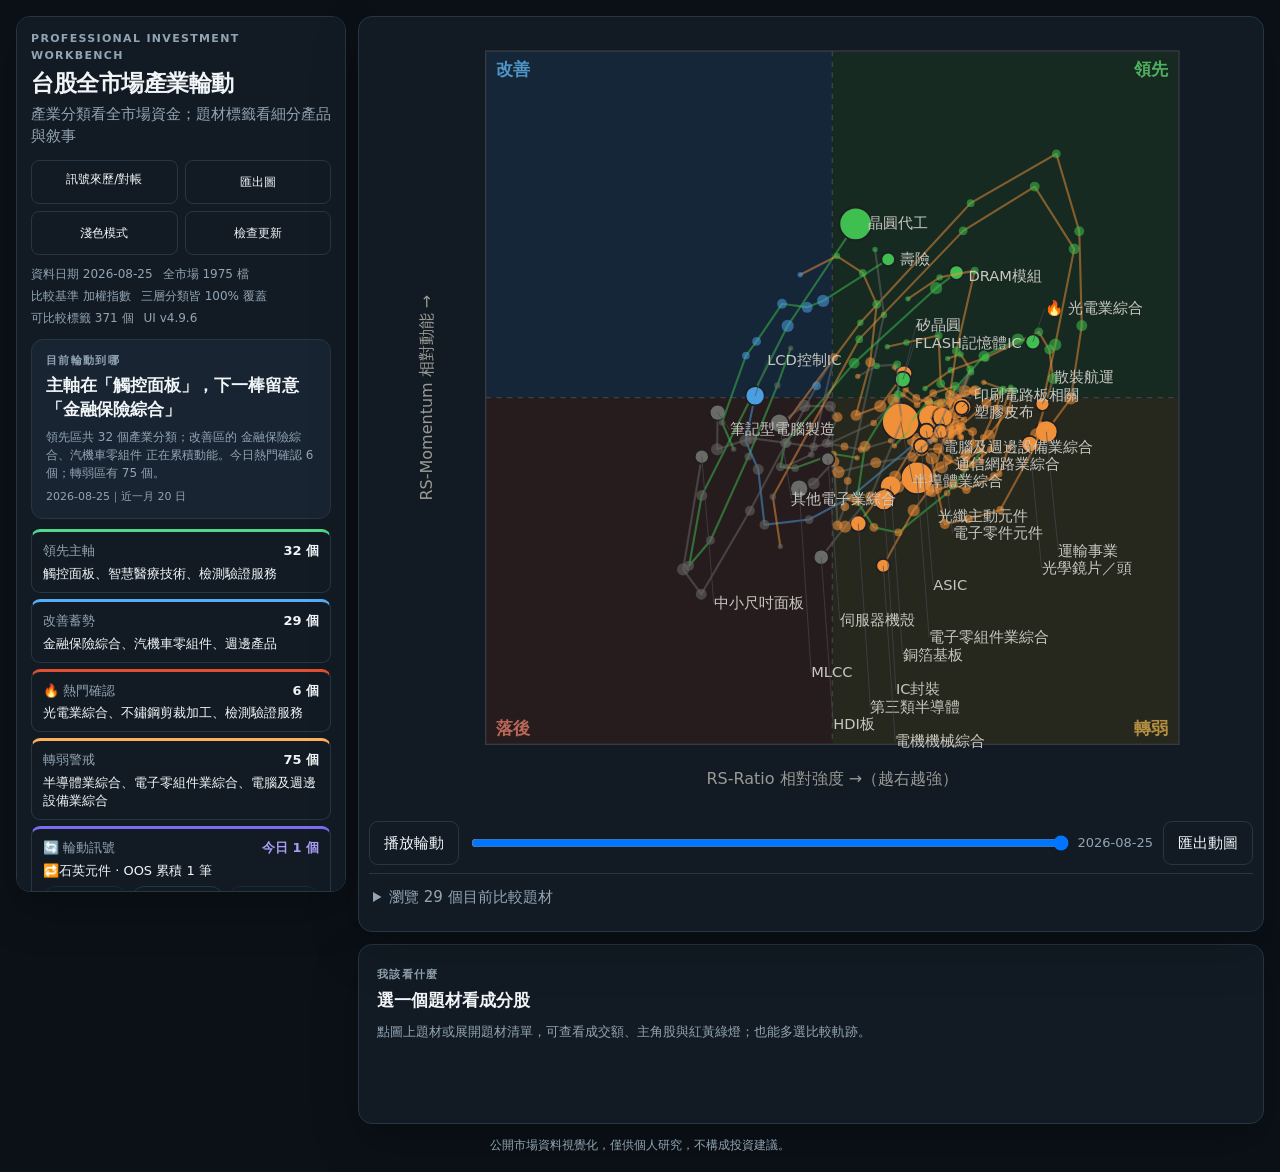
==== index.html @ 20eb72ff "update RRG web + data" ====
<!DOCTYPE html>
<!-- data-theme="dark"：預設深色（見下方 head 內 localStorage script）-->
<html lang="zh-Hant" data-theme="dark">
<head>
<meta charset="utf-8">
<!-- viewport-fit=cover：讓底色延伸到 iPhone 瀏海區 -->
<meta name="viewport" content="width=device-width, initial-scale=1, viewport-fit=cover">
<title>台股產業輪動｜全市場 RRG</title>

<!-- PWA 設定 -->
<link rel="manifest" href="manifest.json">
<meta name="theme-color" content="#1f1f1d">
<meta name="apple-mobile-web-app-capable" content="yes">
<meta name="apple-mobile-web-app-status-bar-style" content="black-translucent">
<meta name="apple-mobile-web-app-title" content="RRG輪動">
<link rel="apple-touch-icon" href="icons/icon-192.png">

<!-- 預設深色：開圖先套深色；若使用者手動切過淺色，就用記住的偏好（localStorage）。
     放在 head 最前面、body 畫出來之前執行，避免「先閃一下淺色再變深色」。 -->
<script>try{document.documentElement.setAttribute("data-theme",localStorage.getItem("rrg-theme")||"dark");}catch(e){}</script>

<style>
  :root{
    --bg:#edf2f5;--surface:#ffffff;--surface-2:#f5f8fa;--line:#d8e1e7;--ink:#0d1720;--sub:#5f7180;
    --btn-on:#132331;--btn-on-ink:#ffffff;--hover:#aab9c4;--focus:#1d7fc3;
    --leading:#168a55;--improving:#1678c4;--weakening:#b96509;--lag:#778590;
    --lt-r:#c54444;--lt-y:#a96e00;--lt-g:#168a55;--bar-bg:#e6edf1;--bar-fill:#79b7da;
    --shadow:0 14px 36px rgba(25,48,66,.08);
  }
  @media (prefers-color-scheme:dark){
    :root{
      --bg:#0b1117;--surface:#121b24;--surface-2:#182431;--line:#263643;--ink:#f1f5f7;--sub:#92a4b3;
      --btn-on:#dce8ef;--btn-on-ink:#0b1117;--hover:#587083;--focus:#78c8ff;
      --leading:#51d88a;--improving:#54adf5;--weakening:#ffb15c;--lag:#788792;
      --lt-r:#ff7e7e;--lt-y:#f5c965;--lt-g:#57da90;--bar-bg:#22303b;--bar-fill:#39789b;
      --shadow:0 18px 48px rgba(0,0,0,.22);
    }
  }
  :root[data-theme="light"]{
    --bg:#edf2f5;--surface:#ffffff;--surface-2:#f5f8fa;--line:#d8e1e7;--ink:#0d1720;--sub:#5f7180;
    --btn-on:#132331;--btn-on-ink:#ffffff;--hover:#aab9c4;--focus:#1d7fc3;
    --leading:#168a55;--improving:#1678c4;--weakening:#b96509;--lag:#778590;
    --lt-r:#c54444;--lt-y:#a96e00;--lt-g:#168a55;--bar-bg:#e6edf1;--bar-fill:#79b7da;
    --shadow:0 14px 36px rgba(25,48,66,.08);
  }
  :root[data-theme="dark"]{
    --bg:#0b1117;--surface:#121b24;--surface-2:#182431;--line:#263643;--ink:#f1f5f7;--sub:#92a4b3;
    --btn-on:#dce8ef;--btn-on-ink:#0b1117;--hover:#587083;--focus:#78c8ff;
    --leading:#51d88a;--improving:#54adf5;--weakening:#ffb15c;--lag:#788792;
    --lt-r:#ff7e7e;--lt-y:#f5c965;--lt-g:#57da90;--bar-bg:#22303b;--bar-fill:#39789b;
    --shadow:0 18px 48px rgba(0,0,0,.22);
  }
  :root{
    --topic-selected:#0a56b0;--topic-selected-ink:#ffffff;--topic-selected-border:#8cc5ff;
    --topic-disabled:color-mix(in srgb,var(--surface-2) 76%,var(--line));
    --topic-disabled-ink:color-mix(in srgb,var(--ink) 72%,var(--sub));
  }

  *{box-sizing:border-box;}
  html{scroll-behavior:smooth;}
  body{margin:0;background:var(--bg);color:var(--ink);font-family:"Segoe UI","Microsoft JhengHei",system-ui,sans-serif;
    font-size:15px;line-height:1.5;-webkit-tap-highlight-color:transparent;}
  button,input,summary{font:inherit;}
  button{min-height:44px;padding:9px 14px;border:1px solid var(--line);background:var(--surface);color:var(--ink);
    border-radius:9px;cursor:pointer;transition:border-color .16s ease,background .16s ease,transform .16s ease;}
  button:hover{border-color:var(--hover);}
  button:active{transform:translateY(1px);}
  button:focus-visible,input:focus-visible,summary:focus-visible{outline:3px solid color-mix(in srgb,var(--focus) 40%,transparent);outline-offset:2px;}
  button.on,button[aria-pressed="true"]{background:var(--btn-on);color:var(--btn-on-ink);border-color:var(--btn-on);}
  button:disabled{cursor:not-allowed;opacity:.55;}
  [hidden]{display:none!important;}
  .skip-link{position:absolute;left:12px;top:-60px;z-index:1000;background:var(--ink);color:var(--bg);padding:10px 14px;border-radius:8px;}
  .skip-link:focus{top:12px;}
  .app-shell{max-width:1760px;margin:0 auto;padding:16px;padding-top:max(16px,env(safe-area-inset-top));
    padding-left:max(16px,env(safe-area-inset-left));padding-right:max(16px,env(safe-area-inset-right));
    padding-bottom:max(18px,env(safe-area-inset-bottom));}
  .topbar{display:block;margin-bottom:10px;}
  .eyebrow,.section-kicker{display:block;margin-bottom:5px;color:var(--sub);font-size:11px;font-weight:700;letter-spacing:.12em;text-transform:uppercase;}
  h1{margin:0;font-size:23px;line-height:1.25;letter-spacing:-.02em;}
  .tagline{margin:5px 0 0;color:var(--sub);}
  .tools{display:grid;grid-template-columns:repeat(2,1fr);gap:7px;margin-top:12px;}
  .tools button,.tools a{min-width:0;padding:9px 6px;white-space:nowrap;background:transparent;font-size:12px;text-align:center;text-decoration:none;border:1px solid var(--line);border-radius:8px;color:var(--ink);}
  .tools a:hover,.tools a:focus-visible{border-color:var(--focus);color:var(--focus);}
  .meta{display:flex;flex-wrap:wrap;gap:4px 10px;margin:0 0 12px;color:var(--sub);font-size:12px;font-variant-numeric:tabular-nums;}
  .meta span{white-space:nowrap;}
  .meta span:not(:last-child)::after{content:"";}
  .status-panel{display:flex;align-items:center;gap:14px;padding:18px 20px;margin-bottom:12px;background:var(--surface);
    border:1px solid var(--line);border-radius:14px;box-shadow:var(--shadow);}
  .status-panel strong{display:block;margin-bottom:2px;}
  .status-panel p{margin:0;color:var(--sub);}
  .status-panel.is-error{border-color:color-mix(in srgb,var(--lt-r) 55%,var(--line));}
  .status-spinner{width:24px;height:24px;border:3px solid var(--line);border-top-color:var(--improving);border-radius:50%;animation:spin .9s linear infinite;}
  @keyframes spin{to{transform:rotate(360deg);}}
  @media(prefers-reduced-motion:reduce){*{scroll-behavior:auto!important;transition:none!important}.status-spinner{animation:none;border-top-color:var(--line);}}
  .decision-panel{padding:13px 14px;margin-bottom:10px;background:var(--surface-2);border:1px solid var(--line);border-radius:12px;}
  .decision-panel h2{margin:0;font-size:17px;line-height:1.4;letter-spacing:-.01em;}
  .decision-panel p{margin:6px 0 0;color:var(--sub);font-size:12px;}
  .decision-date{display:block;margin-top:7px;color:var(--sub);font-size:11px;font-variant-numeric:tabular-nums;white-space:nowrap;}
  .signal-grid{display:grid;grid-template-columns:1fr;gap:6px;margin-bottom:12px;}
  .signal-card{display:grid;grid-template-columns:auto 1fr;grid-template-areas:"label count" "names names";gap:4px 12px;text-align:left;
    min-height:62px;padding:9px 11px;background:transparent;box-shadow:none;}
  .signal-card[data-signal-cat="L"]{border-top:3px solid var(--leading);}
  .signal-card[data-signal-cat="I"]{border-top:3px solid var(--improving);}
  .signal-card[data-signal-cat="W"]{border-top:3px solid var(--weakening);}
  .signal-card[data-signal-hot]{border-top:3px solid #e04f2f;}
  .signal-label{grid-area:label;color:var(--sub);font-size:13px;}
  .signal-count{grid-area:count;justify-self:end;font-size:13px;font-variant-numeric:tabular-nums;}
  .signal-names{grid-area:names;font-size:13px;line-height:1.4;}
  .signal-card.rotation-card{border-top:3px solid #7c6cf0;text-decoration:none;color:inherit;cursor:pointer;
    grid-template-areas:"label count" "names names" "types types";}
  .signal-card.rotation-card .signal-count{color:#a99df5;}
  /* 三訊號個別過濾 chip（⚡改善點火／🔁二次點火／⭐蓄勢優選）：卡內小按鈕，點了圖上只看該類 */
  .rot-type-row{grid-area:types;display:flex;flex-wrap:wrap;gap:5px;margin-top:2px;}
  .rot-type{padding:3px 8px;border:1px solid var(--line);border-radius:999px;font-size:11px;cursor:pointer;color:var(--sub);}
  .rot-type b{font-weight:700;color:inherit;}
  .rot-type.on{background:var(--btn-on);color:var(--btn-on-ink);border-color:var(--btn-on);}
  .rot-type.off{opacity:.45;cursor:default;}
  /* ⚡ 今日輪動訊號列：一鍵過濾 + 逐族群定位（資料來自 rotation_signals.json） */
  .rotation-strip{display:flex;flex-wrap:wrap;align-items:center;gap:6px;margin:-4px 0 12px;padding:8px 10px;border:1px solid var(--line);border-left:3px solid #7c6cf0;}
  .rotation-strip .strip-label{color:var(--sub);font-size:12px;margin-right:2px;}
  .rotation-strip button{padding:4px 10px;font-size:12px;min-height:0;}
  .rotation-strip button.rot-only.on{border-color:#7c6cf0;color:#a99df5;font-weight:700;}
  .rotation-strip .rot-chip small{opacity:.65;font-size:10px;margin-left:3px;}
  /* 二次點火（wl＝轉弱→領先）訊號：橘色系跟改善點火（紫）區分 */
  .rotation-strip .rot-chip.wl{border-color:#e08a3c;color:#e08a3c;}
  .rotation-panel.wl{border-left-color:#e08a3c;}
  /* 側欄：輪動訊號細節面板 */
  .rotation-panel{margin:10px 0;padding:12px 14px;border:1px solid var(--line);border-left:3px solid #7c6cf0;}
  .rotation-panel .rp-head{display:flex;justify-content:space-between;align-items:center;gap:8px;margin-bottom:8px;}
  .rotation-panel .rp-head b{font-size:13px;}
  .rotation-panel .rp-head a{color:#a99df5;font-size:12px;text-decoration:none;white-space:nowrap;}
  .rotation-panel .rp-grid{display:grid;grid-template-columns:1fr 1fr;gap:6px 12px;font-size:12px;}
  .rotation-panel .rp-grid span{color:var(--sub);}
  .rotation-panel .rp-note{margin:8px 0 0;color:var(--sub);font-size:11px;line-height:1.5;}
  .rotation-panel .rp-tag{display:inline-block;padding:1px 8px;border-radius:999px;font-size:11px;border:1px solid var(--line);margin-left:4px;}
  .rotation-panel .rp-tag.good{border-color:rgba(63,191,79,.6);color:var(--leading,#3fbf4f);}
  .rotation-panel .rp-tag.warn{border-color:rgba(232,185,58,.6);color:#d9a94a;}
  .control-panel{padding:0;background:transparent;border:0;}
  .mode-block,.taxonomy-row{margin-bottom:12px;padding-bottom:12px;border-bottom:1px solid var(--line);}
  .mode-block .field-label,.taxonomy-row .field-label{display:block;margin-bottom:7px;font-weight:700;}
  .mode-tabs{display:grid;grid-template-columns:1fr 1fr;gap:7px;}
  .mode-tabs button{padding-inline:8px;}
  .mode-help{margin:7px 0 0;color:var(--sub);font-size:12px;line-height:1.45;}
  .level-tabs{display:grid;grid-template-columns:repeat(3,1fr);gap:7px;}
  .level-tabs button{min-width:0;padding-inline:6px;}
  .control-head{margin-bottom:12px;}
  .control-head h2{margin:0;font-size:16px;}
  .span-tabs{display:grid;grid-template-columns:repeat(5,1fr);gap:5px;margin-top:8px;}
  .span-tabs button{width:100%;min-width:0;padding-inline:3px;font-size:12px;}
  .quick-row{display:grid;grid-template-columns:1fr;gap:9px;align-items:start;}
  .search-wrap{display:block;position:relative;z-index:8;}
  .search{width:100%;min-height:44px;padding:10px 13px;border:1px solid var(--line);background:var(--surface-2);color:var(--ink);
    border-radius:9px;-webkit-appearance:none;}
  .search::placeholder{color:var(--sub);}
  .search-suggestions{position:absolute;top:calc(100% + 6px);left:0;right:0;z-index:20;max-height:min(360px,52vh);overflow:auto;
    padding:6px;background:var(--surface);border:1px solid var(--line);border-radius:11px;box-shadow:var(--shadow);}
  .search-option{display:grid;grid-template-columns:46px minmax(0,1fr);gap:10px;align-items:center;width:100%;min-height:52px;
    margin-bottom:4px;padding:8px 10px;border:1px solid var(--line);background:var(--surface-2);color:var(--ink);text-align:left;}
  .search-option:last-child{margin-bottom:0;}
  .search-option:hover,.search-option.active{background:color-mix(in srgb,var(--focus) 12%,var(--surface-2));}
  .search-option-kind{display:inline-flex;align-items:center;justify-content:center;min-height:24px;padding:2px 6px;border:1px solid var(--line);
    border-radius:999px;color:var(--sub);font-size:11px;font-weight:700;}
  .search-option-main{min-width:0;}.search-option-main strong{display:block;color:var(--ink);font-weight:700;}
  .search-option-meta{display:block;color:var(--sub);font-size:12px;white-space:nowrap;overflow:hidden;text-overflow:ellipsis;}
  .search-option[aria-pressed="true"]{background:var(--topic-selected);color:var(--topic-selected-ink);border-color:var(--topic-selected-border);}
  .search-option[aria-pressed="true"]:hover,.search-option[aria-pressed="true"].active{
    background:color-mix(in srgb,var(--topic-selected) 84%,var(--bg));border-color:var(--topic-selected-border);}
  .search-option[aria-pressed="true"] .search-option-main strong,
  .search-option[aria-pressed="true"] .search-option-meta,
  .search-option[aria-pressed="true"] .search-option-kind{color:var(--topic-selected-ink);}
  .search-option[aria-pressed="true"] .search-option-kind{border-color:color-mix(in srgb,var(--topic-selected-ink) 70%,transparent);}
  .search-option:disabled,.search-option:disabled:hover{opacity:1;background:var(--topic-disabled);color:var(--topic-disabled-ink);
    border-color:color-mix(in srgb,var(--topic-disabled-ink) 45%,var(--line));transform:none;}
  .search-option:disabled .search-option-main strong,
  .search-option:disabled .search-option-meta,
  .search-option:disabled .search-option-kind{color:var(--topic-disabled-ink);}
  .search-no-result{padding:13px 12px;color:var(--sub);font-size:13px;}
  .topic-picker{margin-top:10px;padding:10px;background:var(--surface-2);border:1px solid var(--line);border-radius:10px;}
  .topic-starter{margin-bottom:10px;padding:10px;border:1px solid color-mix(in srgb,var(--improving) 55%,var(--line));
    border-radius:10px;background:color-mix(in srgb,var(--improving) 8%,var(--surface));}
  .topic-starter-head{display:flex;align-items:center;justify-content:space-between;gap:10px;}
  .topic-starter-copy{min-width:0;}.topic-starter-copy strong{display:block;font-size:14px;}
  .topic-starter-copy span{display:block;margin-top:2px;color:var(--sub);font-size:12px;line-height:1.4;}
  .topic-starter-head button{min-height:40px;padding:7px 10px;white-space:nowrap;}
  .topic-starter-note{margin:7px 0 0;color:var(--sub);font-size:11px;line-height:1.45;}
  .topic-picker-head{display:flex;align-items:center;justify-content:space-between;gap:8px;margin-bottom:8px;}
  .topic-picker-head strong{font-size:13px;}.topic-picker-head span{color:var(--sub);font-size:12px;}
  .topic-actions{display:grid;grid-template-columns:1fr auto;gap:7px;margin-bottom:8px;}
  .topic-actions button{min-height:40px;padding:7px 9px;font-size:12px;}
  .topic-selected{display:flex;flex-wrap:wrap;gap:6px;}
  .topic-selected .chip{display:inline-flex;align-items:center;gap:5px;max-width:100%;min-height:36px;text-align:left;}
  .topic-empty{margin:0;color:var(--sub);font-size:12px;line-height:1.45;}
  .topic-compare{width:100%;margin-top:9px;background:var(--topic-selected);color:var(--topic-selected-ink);border-color:var(--topic-selected-border);}
  .topic-compare:hover{background:color-mix(in srgb,var(--topic-selected) 84%,var(--bg));border-color:var(--topic-selected-border);}
  .quality-warning{margin:8px 0;padding:9px 10px;border-left:3px solid var(--weakening);background:var(--surface-2);color:var(--sub);font-size:12px;line-height:1.45;}
  .company-card{margin-bottom:14px;padding:14px;border:1px solid var(--line);border-radius:12px;background:var(--surface-2);}
  .company-card:focus{outline:3px solid color-mix(in srgb,var(--focus) 45%,transparent);outline-offset:2px;}
  .company-card h2{margin:3px 0 7px;font-size:20px;}.company-code{color:var(--sub);font-size:13px;font-weight:500;}
  .company-meta{color:var(--sub);font-size:13px;line-height:1.55;}.company-topics{display:flex;flex-wrap:wrap;gap:6px;margin-top:10px;}
  .company-topic{padding:4px 7px;border:1px solid var(--line);border-radius:999px;background:var(--surface);font-size:12px;}
  .company-coverage{margin:10px 0 0;color:var(--sub);font-size:12px;line-height:1.5;}
  .company-price{margin:13px 0 4px;padding-top:12px;border-top:1px solid var(--line);}
  .price-head{display:flex;align-items:flex-end;justify-content:space-between;gap:10px;flex-wrap:wrap;margin-bottom:8px;}
  .price-head strong{font-size:14px;}.price-head span{color:var(--sub);font-size:11px;}
  .price-stats{display:grid;grid-template-columns:repeat(4,minmax(0,1fr));gap:6px;margin-bottom:8px;}
  .price-stat{min-width:0;padding:7px 8px;background:var(--surface);border:1px solid var(--line);border-radius:8px;}
  .price-stat span{display:block;color:var(--sub);font-size:10px;white-space:nowrap;}
  .price-stat strong{display:block;margin-top:1px;font-size:13px;font-variant-numeric:tabular-nums;white-space:nowrap;}
  .price-chart{width:100%;max-width:100%;overflow:hidden;}
  .price-chart svg{display:block;width:100%;height:auto;min-height:168px;}
  .price-grid{stroke:var(--line);stroke-width:1;}.price-close{fill:none;stroke:var(--focus);stroke-width:2.4;}
  .price-ma20{fill:none;stroke:var(--leading);stroke-width:1.6;}.price-ma60{fill:none;stroke:var(--weakening);stroke-width:1.6;}
  .price-volume{fill:var(--bar-fill);opacity:.72;}.price-axis{fill:var(--sub);font-size:18px;}
  .price-legend{display:flex;flex-wrap:wrap;gap:5px 12px;margin-top:4px;color:var(--sub);font-size:11px;}
  .price-legend span::before{content:"";display:inline-block;width:12px;height:2px;margin:0 5px 3px 0;background:var(--focus);}
  .price-legend .legend-ma20::before{background:var(--leading);}.price-legend .legend-ma60::before{background:var(--weakening);}
  .price-legend .legend-volume::before{height:7px;background:var(--bar-fill);}
  .price-missing{margin:8px 0 0;color:var(--sub);font-size:12px;}
  .advanced{border:1px solid var(--line);border-radius:10px;background:var(--surface-2);}
  .advanced summary{min-height:42px;padding:10px 14px;cursor:pointer;color:var(--sub);}
  .advanced-grid{display:grid;grid-template-columns:1fr;gap:12px;padding:4px 14px 14px;}
  .field{display:flex;flex-direction:column;gap:7px;}
  .field-label{color:var(--sub);font-size:12px;}
  .grp{display:flex;flex-wrap:wrap;gap:6px;}
  .grp button{min-height:40px;padding:7px 11px;font-size:13px;}
  .range-row{display:grid;grid-template-columns:1fr auto;gap:8px;align-items:center;}
  .tailrange{width:100%;}
  .day{color:var(--sub);font-size:13px;font-variant-numeric:tabular-nums;white-space:nowrap;}
  .legend{display:grid;grid-template-columns:repeat(4,1fr);gap:7px;margin-top:12px;}
  .legend-btn{display:flex;align-items:center;justify-content:center;gap:7px;min-height:44px;padding:7px 9px;color:var(--sub);background:transparent;}
  .legend-btn.off{opacity:.72;}
  /* 已選底色在深／淺主題相反，字色必須跟著 --btn-on-ink，不能再被 --ink 覆蓋。 */
  .legend-btn.sel{border-color:var(--btn-on);color:var(--btn-on-ink);font-weight:700;}
  .dot{width:10px;height:10px;border-radius:50%;display:inline-block;flex:0 0 auto;}
  .workspace{display:grid;grid-template-columns:clamp(300px,27vw,330px) minmax(0,1fr);grid-template-areas:"left chart" "left side";gap:12px;align-items:start;}
  .left-rail,.chart-area,.side{background:var(--surface);border:1px solid var(--line);border-radius:14px;box-shadow:var(--shadow);}
  .left-rail{grid-area:left;padding:14px;position:sticky;top:12px;max-height:calc(100vh - 24px);overflow:auto;overscroll-behavior:contain;}
  .chart-area{grid-area:chart;position:sticky;top:12px;}
  .side{grid-area:side;}
  .chart-area{padding:10px;}
  .chart-frame{position:relative;min-height:320px;}
  svg{width:100%;height:auto;max-height:calc(100vh - 116px);display:block;margin:0 auto;}
  .chart-status{position:absolute;inset:14px;z-index:4;display:flex;flex-direction:column;align-items:center;justify-content:center;
    text-align:center;padding:24px;background:color-mix(in srgb,var(--surface) 94%,transparent);border:1px dashed var(--line);border-radius:12px;}
  .chart-status strong{font-size:17px;}
  .chart-status p{margin:6px 0 14px;color:var(--sub);}
  .player{display:grid;grid-template-columns:auto minmax(120px,1fr) auto auto;gap:10px;align-items:center;margin:10px 0 2px;}
  .player input[type=range]{width:100%;}
  .theme-browser{margin-top:8px;border-top:1px solid var(--line);}
  .theme-browser summary{min-height:44px;padding:12px 4px;cursor:pointer;color:var(--sub);}
  .chips{display:flex;flex-wrap:wrap;gap:6px;padding:2px 0 6px;}
  .chip{min-height:36px;padding:6px 10px;border-radius:18px;font-size:12px;}
  .chip.on{box-shadow:0 0 0 2px var(--focus) inset;}
  .side{padding:18px;min-height:180px;}
  .side h2,.side h3{display:flex;align-items:center;gap:7px;margin:0 0 8px;font-size:17px;}
  .side-empty{padding:4px 0;}
  .side-empty p,.hint{margin:0;color:var(--sub);font-size:13px;}
  .sub-tally{color:var(--sub);font-size:12px;margin-bottom:10px;}
  .confirm-panel{margin:0 0 12px;padding:11px;border:1px solid var(--line);border-radius:11px;background:var(--surface-2);}
  .confirm-head{display:flex;align-items:baseline;justify-content:space-between;gap:10px;margin-bottom:8px;}
  .confirm-head strong{font-size:13px;}.confirm-head span{color:var(--sub);font-size:11px;}
  .confirm-grid{display:grid;grid-template-columns:repeat(3,minmax(0,1fr));gap:6px;}
  .confirm-period{min-width:0;padding:8px;border:1px solid var(--line);border-radius:9px;background:var(--surface);}
  .confirm-period b{display:block;color:var(--sub);font-size:10px;letter-spacing:.06em;}
  .confirm-return{display:block;margin:2px 0 1px;font-size:16px;font-weight:750;font-variant-numeric:tabular-nums;}
  .confirm-detail{display:block;color:var(--sub);font-size:10px;line-height:1.45;font-variant-numeric:tabular-nums;white-space:nowrap;}
  .confirm-pos{color:var(--leading);}.confirm-neg{color:var(--lt-r);}.confirm-flat{color:var(--sub);}
  .breadth-head{display:flex;align-items:center;justify-content:space-between;gap:8px;margin:10px 0 6px;padding-top:9px;border-top:1px solid var(--line);font-size:11px;}
  .breadth-head span{color:var(--sub);}
  .breadth-grid{display:grid;grid-template-columns:repeat(3,minmax(0,1fr));gap:6px;}
  .breadth-item{min-width:0;padding:6px 7px;border-radius:8px;background:color-mix(in srgb,var(--surface) 72%,transparent);}
  .breadth-item span{display:block;color:var(--sub);font-size:10px;white-space:nowrap;}
  .breadth-item strong{display:block;margin-top:1px;font-size:14px;font-variant-numeric:tabular-nums;}
  .hot-confirm-panel{margin:10px 0;padding:10px;border:1px solid color-mix(in srgb,#e04f2f 45%,var(--line));border-radius:10px;background:color-mix(in srgb,#e04f2f 7%,var(--surface));}
  .hot-confirm-head{display:flex;align-items:flex-start;justify-content:space-between;gap:8px;margin-bottom:8px;}
  .hot-confirm-head strong{font-size:13px}.hot-confirm-head span{color:var(--sub);font-size:10px;text-align:right;}
  .hot-confirm-status{display:inline-flex;align-items:center;min-height:24px;padding:3px 7px;border-radius:999px;font-size:11px;font-weight:700;}
  .hot-confirm-status.is-hot{color:#fff;background:#d94727;}.hot-confirm-status.is-wait{color:var(--sub);background:var(--surface-2);border:1px solid var(--line);}
  .hot-checks{display:grid;grid-template-columns:repeat(2,minmax(0,1fr));gap:6px;}
  .hot-check{display:grid;grid-template-columns:auto 1fr;gap:2px 6px;align-items:start;padding:7px;border-radius:8px;background:var(--surface);}
  .hot-check i{grid-row:1/3;font-style:normal;font-weight:800}.hot-check b{font-size:11px}.hot-check span{color:var(--sub);font-size:10px;line-height:1.35;}
  .hot-check.pass i{color:var(--leading)}.hot-check.fail i{color:var(--lt-r)}.hot-check.missing i{color:var(--sub)}
  .hot-confirm-note{margin:7px 0 0;color:var(--sub);font-size:10px;line-height:1.45;}
  .stock-guide-flow{margin:-3px 0 9px;color:var(--ink);font-size:12px;font-weight:600;}
  .stock-guide{margin:0 0 10px;border:1px solid var(--line);border-radius:10px;background:var(--surface-2);}
  .stock-guide summary{display:flex;align-items:center;min-height:40px;padding:8px 10px;cursor:pointer;color:var(--sub);font-size:12px;font-weight:700;}
  .stock-guide summary::marker{color:var(--sub);}
  .stock-guide summary::before{content:"＋";margin-right:6px;color:var(--sub);font-weight:700;}
  .stock-guide[open] summary::before{content:"－";}
  .stock-guide-body{display:grid;gap:8px;padding:2px 10px 11px;}
  .stock-guide-row{display:grid;grid-template-columns:46px minmax(0,1fr);gap:8px;align-items:start;color:var(--sub);font-size:11px;line-height:1.5;}
  .stock-guide-row b{color:var(--ink);font-weight:700;}
  .guide-badge{display:inline-flex;align-items:center;justify-content:center;min-height:22px;padding:2px 5px;border-radius:999px;color:#fff;font-size:10px;font-weight:700;}
  .guide-badge.red{background:var(--lt-r);}.guide-badge.yellow{background:var(--lt-y);color:#1b1608;}.guide-badge.green{background:var(--lt-g);}
  .guide-badge.normal{background:var(--line);color:var(--sub);}.guide-badge.star{color:var(--weakening);background:transparent;font-size:15px;}
  .stock-guide-note{margin:1px 0 0;padding-top:8px;border-top:1px solid var(--line);color:var(--sub);font-size:11px;line-height:1.5;}
  .stk{display:grid;grid-template-columns:38px minmax(85px,1fr) auto 52px;align-items:center;gap:7px;font-size:13px;padding:7px 0;border-top:1px solid var(--line);}
  .stk-button{width:100%;min-height:44px;border:0;border-top:1px solid var(--line);border-radius:0;background:transparent;color:inherit;text-align:left;}
  .stk-button:hover{border-color:var(--line);background:color-mix(in srgb,var(--focus) 9%,transparent);}
  .stk-button:active{transform:none;}
  .stk.search-hit{margin-inline:-8px;padding-inline:8px;border-radius:8px;background:color-mix(in srgb,var(--focus) 13%,transparent);}
  .stk .lt{display:inline-flex;align-items:center;justify-content:center;width:38px;min-height:22px;border-radius:999px;color:#fff;font-size:10px;font-weight:700;}
  .stk .nm{min-width:0;white-space:nowrap;overflow:hidden;text-overflow:ellipsis;}
  .stk .nm .code{color:var(--sub);font-size:11px;}
  .stk .met{color:var(--sub);font-size:11px;font-variant-numeric:tabular-nums;white-space:nowrap;}
  .stk .tvbar{width:46px;height:7px;background:var(--bar-bg);border-radius:4px;overflow:hidden;}
  .stk .tvbar i{display:block;height:100%;background:var(--bar-fill);}
  .stk .tv{text-align:right;color:var(--sub);font-size:12px;font-variant-numeric:tabular-nums;}
  .star{color:var(--weakening);}
  .sig{font-size:11px;line-height:1.4;padding:0 0 6px 45px;}
  .disclaimer{margin:12px 0 0;color:var(--sub);font-size:12px;text-align:center;}
  .mobile-brand,.mobile-tabs{display:none;}

  .ov{position:fixed;inset:0;background:rgba(0,0,0,.76);display:flex;align-items:center;justify-content:center;z-index:999;
    padding:16px;padding-top:max(16px,env(safe-area-inset-top));}
  .ov-box{max-width:min(94vw,560px);max-height:88vh;overflow:auto;display:flex;flex-direction:column;gap:11px;padding:14px;
    background:var(--surface);border:1px solid var(--line);border-radius:14px;}
  .ov-img{width:100%;height:auto;border-radius:8px;display:block;background:var(--bg);}
  .ov-tip{font-size:13px;color:var(--sub);line-height:1.55;}.ov-tip b{color:var(--ink);}
  .ov-btns{display:flex;gap:8px;flex-wrap:wrap;}.ov-btns .ov-dl{display:inline-flex;align-items:center;min-height:44px;padding:9px 15px;
    border:1px solid var(--line);background:var(--surface);color:var(--ink);border-radius:9px;text-decoration:none;}
  .ov-share{background:var(--btn-on);color:var(--btn-on-ink);border-color:var(--btn-on);}.ov-close{margin-left:auto;}
  .sr-only{position:absolute;width:1px;height:1px;padding:0;margin:-1px;overflow:hidden;clip:rect(0,0,0,0);white-space:nowrap;border:0;}

  @media(min-width:1440px){
    .app-shell{padding:18px;padding-top:max(18px,env(safe-area-inset-top));}
    .workspace{grid-template-columns:clamp(320px,22vw,360px) minmax(0,1fr) clamp(360px,25vw,440px);
      grid-template-areas:"left chart side";gap:14px;}
    .side{position:sticky;top:12px;max-height:calc(100vh - 24px);overflow:auto;overscroll-behavior:contain;}
    .chart-area{padding:12px}.side{padding:18px}
  }
  @media(min-width:1600px){
    body{font-size:16px}.workspace{gap:16px}.left-rail{padding:16px}h1{font-size:25px}
    .side h2,.side h3{font-size:19px}.stk{font-size:14px}
  }
  @media(max-width:980px){
    body{padding-bottom:max(72px,calc(58px + env(safe-area-inset-bottom)));}
    .app-shell{padding:10px;padding-top:max(10px,env(safe-area-inset-top));padding-left:max(10px,env(safe-area-inset-left));
      padding-right:max(10px,env(safe-area-inset-right));padding-bottom:10px;}
    .mobile-brand{display:flex;align-items:center;justify-content:space-between;gap:10px;margin-bottom:8px;padding:4px 2px;}
    .mobile-brand strong{display:block;font-size:17px;line-height:1.2}.mobile-brand span{display:block;color:var(--sub);font-size:11px;}
    .mobile-tabs{display:grid;grid-template-columns:repeat(3,1fr);gap:6px;position:fixed;z-index:40;left:max(8px,env(safe-area-inset-left));
      right:max(8px,env(safe-area-inset-right));bottom:max(8px,env(safe-area-inset-bottom));padding:6px;background:var(--surface);
      border:1px solid var(--line);border-radius:14px;box-shadow:var(--shadow);}
    .mobile-tabs button{min-height:46px;padding:7px 5px;font-size:13px;}
    .workspace{display:block;}.left-rail,.chart-area,.side{position:static;max-height:none;overflow:visible;}
    body[data-mobile-view="chart"] [data-mobile-panel]:not([data-mobile-panel="chart"]),
    body[data-mobile-view="settings"] [data-mobile-panel]:not([data-mobile-panel="settings"]),
    body[data-mobile-view="drill"] [data-mobile-panel]:not([data-mobile-panel="drill"]){display:none!important;}
    .left-rail{padding:14px}.chart-area{padding:5px}.side{padding:14px;min-height:calc(100vh - 118px)}
    svg{max-height:none}.chart-frame{min-height:0}.player{margin-bottom:4px}
  }
  @media(max-width:720px){
    .eyebrow{margin-bottom:3px}h1{font-size:22px}.tagline{font-size:13px}.meta{margin-bottom:12px;gap:4px 10px;font-size:12px}
    .price-stats{grid-template-columns:repeat(2,minmax(0,1fr));}.price-chart svg{min-height:150px;}
    .decision-panel h2{font-size:18px}.signal-card{min-height:64px;padding:10px 12px}.level-tabs{width:100%}
    .span-tabs button{min-height:50px;padding:6px 2px;font-size:12px;line-height:1.25}
    .legend{grid-template-columns:repeat(2,1fr)}.legend-btn{font-size:12px}.search-suggestions{max-height:42vh}.search-option{grid-template-columns:40px minmax(0,1fr)}
    .player{grid-template-columns:auto minmax(90px,1fr) auto}.player #gifBtn{grid-column:1/-1;width:100%}.player .day{text-align:right}
    .stk{grid-template-columns:38px minmax(75px,1fr) 48px}.stk .met{grid-column:2/4}.stk .tvbar{display:none}.sig{padding-left:45px}
  }
</style>
</head>
<body data-mobile-view="chart">
<a class="skip-link" href="#workbench">跳到輪動圖表</a>
<div class="app-shell">
  <div class="mobile-brand" aria-hidden="true">
    <div><strong>台股產業輪動</strong><span>產業全景 × 受控題材標籤</span></div>
    <span id="mobileDate">讀取中…</span>
  </div>

  <section class="status-panel" id="appState" role="status" aria-live="polite">
    <span class="status-spinner" aria-hidden="true"></span>
    <div>
      <strong id="appStateTitle">正在整理今日輪動</strong>
      <p id="appStateText">載入全市場三層分類位置與成交額，完成後會先顯示主軸與觀察名單。</p>
    </div>
    <button id="retryBtn" hidden>重新載入</button>
  </section>

  <main class="workspace" id="workbench" hidden>
    <aside class="left-rail" data-mobile-panel="settings" aria-label="輪動資訊與控制">
      <header class="topbar">
        <span class="eyebrow">Professional Investment Workbench</span>
        <h1>台股全市場產業輪動</h1>
        <p class="tagline">產業分類看全市場資金；題材標籤看細分產品與敘事</p>
        <div class="tools" aria-label="工具">
          <a href="signals.html" title="輪動訊號對帳頁：三訊號各自對帳＋影子單＋訊號來歷（地基證據與假設記分板，原假設實驗室已併入）">訊號來歷/對帳</a>
          <button id="downloadBtn" title="匯出目前這張靜態圖">匯出圖</button>
          <button id="themeBtn" title="切換深色或淺色">切換主題</button>
          <button id="checkUpdate" title="檢查網站程式是否有新版">檢查更新</button>
        </div>
      </header>
      <div class="meta" id="meta" aria-live="polite"><span>正在讀取最新盤後資料…</span></div>

      <section class="decision-panel" id="decisionPanel" aria-labelledby="decisionTitle" hidden>
        <span class="section-kicker">目前輪動到哪</span>
        <h2 id="decisionTitle">正在計算輪動主軸…</h2>
        <p id="decisionSummary"></p>
        <span class="decision-date" id="decisionDate">—</span>
      </section>

      <section class="signal-grid" id="signalGrid" aria-label="輪動訊號摘要" hidden>
        <button type="button" class="signal-card" data-signal-cat="L" aria-pressed="false">
          <span class="signal-label">領先主軸</span><strong class="signal-count" id="leadingCount">0 個</strong>
          <span class="signal-names" id="leadingNames">—</span>
        </button>
        <button type="button" class="signal-card" data-signal-cat="I" aria-pressed="false">
          <span class="signal-label">改善蓄勢</span><strong class="signal-count" id="improvingCount">0 個</strong>
          <span class="signal-names" id="improvingNames">—</span>
        </button>
        <button type="button" class="signal-card" data-signal-hot aria-pressed="false" title="只顯示今日通過四項熱門條件的產業或題材">
          <span class="signal-label">🔥 熱門確認</span><strong class="signal-count" id="hotCount">0 個</strong>
          <span class="signal-names" id="hotNames">—</span>
        </button>
        <button type="button" class="signal-card" data-signal-cat="W" aria-pressed="false">
          <span class="signal-label">轉弱警戒</span><strong class="signal-count" id="weakeningCount">0 個</strong>
          <span class="signal-names" id="weakeningNames">—</span>
        </button>
        <!-- 輪動訊號卡：點卡＝圖上只看今日訊號族群（同其他卡的過濾行為）；
             卡內三 chip＝只看該類訊號；對帳頁入口在上方工具列「對帳」與側欄「看對帳」 -->
        <button type="button" class="signal-card rotation-card" id="rotationCard" aria-pressed="false" hidden
                title="圖上只顯示今日亮訊號的族群（再點一次還原）">
          <span class="signal-label">🔄 輪動訊號</span><strong class="signal-count" id="rotationCount">—</strong>
          <span class="signal-names" id="rotationNames">—</span>
          <span class="rot-type-row" id="rotTypeRow" aria-label="依訊號類別過濾">
            <span class="rot-type" role="button" tabindex="0" data-rot-type="il">⚡ 改善點火 <b id="rotIlCount">0</b></span>
            <span class="rot-type" role="button" tabindex="0" data-rot-type="wl">🔁 二次點火 <b id="rotWlCount">0</b></span>
            <span class="rot-type" role="button" tabindex="0" data-rot-type="combo">⭐ 蓄勢優選 <b id="rotComboCount">0</b></span>
          </span>
        </button>
      </section>

      <!-- ⚡ 今日輪動訊號互動列：只看訊號＝過濾圖上族群；點族群名＝自動切層級定位 -->
      <div class="rotation-strip" id="rotationStrip" hidden aria-label="今日輪動訊號快速定位"></div>

      <section class="control-panel" id="controls" aria-labelledby="controlsTitle" hidden>
        <div class="mode-block">
          <span class="field-label">分類方式</span>
          <div class="mode-tabs" id="modeBtns" aria-label="分類方式">
            <button type="button" data-mode="industry" aria-pressed="true">產業分類</button>
            <button type="button" data-mode="topic" aria-pressed="false">題材分類</button>
          </div>
          <p class="mode-help" id="modeHelp">回答「全市場資金往哪個產業移動」，三層分類彼此互斥且完整覆蓋。</p>
        </div>
        <div class="taxonomy-row" id="taxonomyRow">
          <span class="field-label">分類層級</span>
          <div class="level-tabs" id="levelBtns" aria-label="分類層級"></div>
        </div>
        <div class="control-head">
          <div><span class="section-kicker">觀察設定</span><h2 id="controlsTitle">選擇時間視角</h2></div>
          <div class="span-tabs" id="spanBtns" aria-label="時間視角"></div>
        </div>
        <div class="quick-row">
          <div class="search-wrap" id="searchWrap">
            <label class="sr-only" for="search">搜尋分類、MoneyDJ 標籤、公司名或股號</label>
            <input type="search" id="search" class="search" placeholder="搜尋分類、MoneyDJ 標籤、公司名或股號，例如散熱、台玻、2330"
              autocomplete="off" role="combobox" aria-autocomplete="list" aria-haspopup="listbox"
              aria-controls="searchSuggestions" aria-expanded="false">
            <div class="search-suggestions" id="searchSuggestions" role="listbox" aria-label="搜尋建議" hidden></div>
          </div>
          <div class="topic-picker" id="topicPicker" hidden>
            <div class="topic-starter">
              <div class="topic-starter-head">
                <div class="topic-starter-copy"><strong>強勢起始組</strong><span id="strongStarterMeta">領先續強 5 · 改善轉強 3</span></div>
                <button type="button" id="useStrongStarter">套用這組</button>
              </div>
              <p class="topic-starter-note">只使用領先續強或改善接近領先的題材；是 RRG 篩選起點，不代表買進建議。</p>
            </div>
            <div class="topic-picker-head"><strong>目前比較</strong><span id="topicCount">0／20</span></div>
            <div class="topic-actions">
              <button type="button" id="addTopicMatches">加入搜尋命中</button>
              <button type="button" id="clearTopics">清除</button>
            </div>
            <div class="topic-selected" id="topicSelected"></div>
            <button type="button" class="topic-compare" id="compareTopics">開始比較（0）</button>
          </div>
          <details class="advanced" id="advancedControls">
            <summary>進階控制</summary>
            <div class="advanced-grid">
              <div class="field" id="floorField"><span class="field-label">最低成交值</span><div class="grp" id="floorBtns"></div></div>
              <div class="field"><span class="field-label">播放速度</span><div class="grp" id="speedBtns"></div></div>
              <label class="field"><span class="field-label">軌跡長度</span><span class="range-row">
                <input type="range" id="tailRange" class="tailrange" min="2" max="20" value="8"><span class="day" id="tailVal">8 天</span>
              </span></label>
              <div class="field"><span class="field-label">圖表顯示</span><button id="labelBtn" class="on" aria-pressed="true">顯示題材標籤</button></div>
            </div>
          </details>
        </div>
        <div class="legend" id="legend" aria-label="象限篩選">
          <button type="button" class="legend-btn" data-cat="L" aria-pressed="false"><i class="dot" style="background:var(--leading)"></i>領先主軸</button>
          <button type="button" class="legend-btn" data-cat="I" aria-pressed="false"><i class="dot" style="background:var(--improving)"></i>改善蓄勢</button>
          <button type="button" class="legend-btn" data-cat="W" aria-pressed="false"><i class="dot" style="background:var(--weakening)"></i>轉弱警戒</button>
          <button type="button" class="legend-btn" data-cat="" aria-pressed="false"><i class="dot" style="background:var(--lag)"></i>落後觀察</button>
        </div>
      </section>
    </aside>

    <section class="chart-area" data-mobile-panel="chart" aria-label="題材輪動圖表">
      <div class="chart-frame">
        <div class="chart-status" id="chartState" role="status" hidden>
          <strong>沒有符合條件的題材</strong>
          <p>請清除搜尋、降低成交值門檻，或取消象限篩選。</p>
          <button id="resetFilters">清除所有篩選</button>
        </div>
        <svg id="rrg" viewBox="0 0 600 588" role="img" aria-label="題材輪動 RRG 四象限互動圖">
          <g id="scaffold"></g><g id="themes"></g>
        </svg>
      </div>
      <div class="player">
        <button id="play">播放輪動</button>
        <input type="range" id="slider" min="0" max="19" value="19" aria-label="輪動日期">
        <span class="day" id="day">—</span>
        <button id="gifBtn" title="匯出完整時間動畫">匯出動圖</button>
      </div>
      <details class="theme-browser" id="themeBrowser">
        <summary id="themeSummary">瀏覽題材</summary>
        <div class="chips" id="chips"></div>
      </details>
    </section>

    <aside class="side" id="side" data-mobile-panel="drill" aria-live="polite">
      <div class="side-empty"><span class="section-kicker">我該看什麼</span><h2>選一個題材看成分股</h2>
        <p>點圖上題材或展開題材清單，可查看成交額、主角股與紅黃綠燈；也能多選比較軌跡。</p></div>
    </aside>
  </main>
  <p class="disclaimer">公開市場資料視覺化，僅供個人研究，不構成投資建議。</p>
</div>
<nav class="mobile-tabs" id="mobileTabs" aria-label="手機工作台分頁">
  <button type="button" data-mobile-target="chart" aria-pressed="true">輪動圖</button>
  <button type="button" data-mobile-target="settings" aria-pressed="false">設定</button>
  <button type="button" data-mobile-target="drill" aria-pressed="false">下鑽</button>
</nav>

<!-- 離線 fallback：file:// 雙擊或 fetch 失敗時用這份內嵌資料（window.RRG_DATA）-->
<script src="rrg_web_data.js"></script>

<!-- =====================================================================
     極簡 GIF89a 動圖編碼器（純前端、無外部檔、可離線／iOS 可用）
     把 RRG 時間動畫每一格畫面編成一張會循環播放的 GIF，方便直接發 LINE。
     - 色彩量化：median-cut（中位切割）建 256 色全域調色盤
     - 影像壓縮：GIF 標準 LZW（公認正確的移植版，勿隨意改動）
     對外只暴露 window.encodeGIF(frames, w, h, delayCs) → Uint8Array
       frames  = 每格的 RGBA 像素（Uint8ClampedArray，長度 = w*h*4）
       delayCs = 每格間隔（單位 1/100 秒）
     ===================================================================== -->
<script>
(function(){
  "use strict";

  // ── 可自動長大的位元組緩衝（比一直 push 陣列快、省記憶體）──
  function ByteArray(){ this.buf=new Uint8Array(1<<16); this.len=0; }
  ByteArray.prototype._grow=function(n){
    if(this.len+n<=this.buf.length) return;
    var nl=this.buf.length; while(nl<this.len+n) nl*=2;
    var nb=new Uint8Array(nl); nb.set(this.buf.subarray(0,this.len)); this.buf=nb;
  };
  ByteArray.prototype.byte=function(v){ this._grow(1); this.buf[this.len++]=v&255; };
  ByteArray.prototype.bytes=function(a,off,len){ off=off||0; if(len==null)len=a.length;
    this._grow(len); for(var i=0;i<len;i++) this.buf[this.len++]=a[off+i]&255; };
  ByteArray.prototype.str=function(s){ for(var i=0;i<s.length;i++) this.byte(s.charCodeAt(i)); };
  ByteArray.prototype.out=function(){ return this.buf.subarray(0,this.len); };

  // ── GIF LZW 壓縮（GIF 標準，公認正確的移植版；勿隨意改動）──
  function LZWEncoder(width, height, pixels, colorDepth){
    var EOF=-1, imgW=width, imgH=height, pixAry=pixels;
    var initCodeSize=Math.max(2, colorDepth);
    var BITS=12, HSIZE=5003, maxbits=BITS, maxmaxcode=1<<BITS;
    var n_bits, maxcode, htab=[], codetab=[], hsize=HSIZE, free_ent=0, clear_flg=false;
    var g_init_bits, ClearCode, EOFCode, cur_accum=0, cur_bits=0, a_count=0, accum=[];
    var remaining, curPixel;
    var masks=[0x0000,0x0001,0x0003,0x0007,0x000F,0x001F,0x003F,0x007F,0x00FF,
               0x01FF,0x03FF,0x07FF,0x0FFF,0x1FFF,0x3FFF,0x7FFF,0xFFFF];
    function MAXCODE(nb){ return (1<<nb)-1; }
    function nextPixel(){ if(remaining===0) return EOF; --remaining; return pixAry[curPixel++]&0xff; }
    function cl_hash(h){ for(var i=0;i<h;++i) htab[i]=-1; }
    function char_out(c,outs){ accum[a_count++]=c; if(a_count>=254) flush_char(outs); }
    function flush_char(outs){ if(a_count>0){ outs.byte(a_count); outs.bytes(accum,0,a_count); a_count=0; } }
    function cl_block(outs){ cl_hash(hsize); free_ent=ClearCode+2; clear_flg=true; output(ClearCode,outs); }
    function output(code,outs){
      cur_accum&=masks[cur_bits];
      if(cur_bits>0) cur_accum|=(code<<cur_bits); else cur_accum=code;
      cur_bits+=n_bits;
      while(cur_bits>=8){ char_out(cur_accum&0xff,outs); cur_accum>>=8; cur_bits-=8; }
      if(free_ent>maxcode || clear_flg){
        if(clear_flg){ maxcode=MAXCODE(n_bits=g_init_bits); clear_flg=false; }
        else { ++n_bits; if(n_bits==maxbits) maxcode=maxmaxcode; else maxcode=MAXCODE(n_bits); }
      }
      if(code==EOFCode){
        while(cur_bits>0){ char_out(cur_accum&0xff,outs); cur_accum>>=8; cur_bits-=8; }
        flush_char(outs);
      }
    }
    function compress(init_bits,outs){
      var fcode,c,i,ent,disp,hsize_reg,hshift;
      g_init_bits=init_bits; clear_flg=false; n_bits=g_init_bits; maxcode=MAXCODE(n_bits);
      ClearCode=1<<(init_bits-1); EOFCode=ClearCode+1; free_ent=ClearCode+2; a_count=0;
      ent=nextPixel();
      hshift=0; for(fcode=hsize;fcode<65536;fcode*=2) ++hshift; hshift=8-hshift;
      hsize_reg=hsize; cl_hash(hsize_reg); output(ClearCode,outs);
      outer: while((c=nextPixel())!=EOF){
        fcode=(c<<maxbits)+ent; i=(c<<hshift)^ent;
        if(htab[i]==fcode){ ent=codetab[i]; continue; }
        else if(htab[i]>=0){
          disp=hsize_reg-i; if(i===0) disp=1;
          do{ if((i-=disp)<0) i+=hsize_reg;
              if(htab[i]==fcode){ ent=codetab[i]; continue outer; }
          } while(htab[i]>=0);
        }
        output(ent,outs); ent=c;
        if(free_ent<maxmaxcode){ codetab[i]=free_ent++; htab[i]=fcode; } else cl_block(outs);
      }
      output(ent,outs); output(EOFCode,outs);
    }
    this.encode=function(outs){
      outs.byte(initCodeSize);            // LZW 最小碼長
      remaining=imgW*imgH; curPixel=0;
      compress(initCodeSize+1, outs);     // 實際碼寬 = 最小碼長 + 1
      outs.byte(0);                       // 資料區塊結束
    };
  }

  // ── median-cut 量化：從所有格子的像素建一張 256 色全域調色盤 ──
  function buildPalette(frames){
    var hist=new Uint32Array(32768), f, d, i, key;   // 15-bit(5:5:5) 直方圖
    for(f=0; f<frames.length; f++){ d=frames[f];
      for(i=0; i<d.length; i+=4){ key=((d[i]>>3)<<10)|((d[i+1]>>3)<<5)|(d[i+2]>>3); hist[key]++; }
    }
    var bins=[];
    for(key=0; key<32768; key++){ var c=hist[key]; if(!c) continue;
      var r5=(key>>10)&31, g5=(key>>5)&31, b5=key&31;
      bins.push({ r:(r5<<3)|(r5>>2), g:(g5<<3)|(g5>>2), b:(b5<<3)|(b5>>2), cnt:c, key:key });
    }
    function box(bs){ var o={bins:bs}; measure(o); return o; }
    function measure(o){
      var rmn=255,rmx=0,gmn=255,gmx=0,bmn=255,bmx=0,i,p;
      for(i=0;i<o.bins.length;i++){ p=o.bins[i];
        if(p.r<rmn)rmn=p.r; if(p.r>rmx)rmx=p.r; if(p.g<gmn)gmn=p.g; if(p.g>gmx)gmx=p.g;
        if(p.b<bmn)bmn=p.b; if(p.b>bmx)bmx=p.b; }
      var dr=rmx-rmn, dg=gmx-gmn, db=bmx-bmn;
      o.axis = (dr>=dg && dr>=db) ? "r" : (dg>=db ? "g" : "b");
      o.range = Math.max(dr,dg,db);
    }
    function split(o){
      var key=o.axis, bs=o.bins.slice().sort(function(a,b){ return a[key]-b[key]; });
      var total=0,i; for(i=0;i<bs.length;i++) total+=bs[i].cnt;
      var half=total/2, acc=0, cut=0;
      for(i=0;i<bs.length;i++){ acc+=bs[i].cnt; if(acc>=half){ cut=i; break; } }
      if(cut<=0) cut=0; if(cut>=bs.length-1) cut=bs.length-2;      // 保證兩邊都非空
      return [box(bs.slice(0,cut+1)), box(bs.slice(cut+1))];
    }
    var boxes=[box(bins)];
    while(boxes.length<256){
      var bi=-1, best=-1;
      for(i=0;i<boxes.length;i++){ if(boxes[i].bins.length>1 && boxes[i].range>best){ best=boxes[i].range; bi=i; } }
      if(bi<0) break;                                              // 沒得再切了
      var sp=split(boxes[bi]); boxes.splice(bi,1,sp[0],sp[1]);
    }
    var palette=new Uint8Array(768), map=new Int32Array(32768);
    for(i=0;i<boxes.length;i++){
      var bx=boxes[i], sr=0,sg=0,sb=0,sc=0,k,bn;
      for(k=0;k<bx.bins.length;k++){ bn=bx.bins[k]; sr+=bn.r*bn.cnt; sg+=bn.g*bn.cnt; sb+=bn.b*bn.cnt; sc+=bn.cnt; map[bn.key]=i; }
      palette[i*3]=Math.round(sr/sc); palette[i*3+1]=Math.round(sg/sc); palette[i*3+2]=Math.round(sb/sc);
    }
    return { palette:palette, map:map };
  }

  // ── 組出完整 GIF89a 位元組 ──
  window.encodeGIF=function(frames, w, h, delayCs){
    var pal=buildPalette(frames), o=new ByteArray(), i, f;
    o.str("GIF89a");
    o.byte(w&255); o.byte((w>>8)&255); o.byte(h&255); o.byte((h>>8)&255);
    o.byte(0xF7); o.byte(0); o.byte(0);                 // 有全域調色盤(256色)、背景色0、像素比0
    for(i=0;i<768;i++) o.byte(pal.palette[i]||0);       // 全域調色盤
    o.byte(0x21); o.byte(0xFF); o.byte(0x0B); o.str("NETSCAPE2.0");
    o.byte(0x03); o.byte(0x01); o.byte(0); o.byte(0); o.byte(0);   // 無限循環播放
    for(f=0; f<frames.length; f++){
      o.byte(0x21); o.byte(0xF9); o.byte(0x04); o.byte(0x04);      // 圖形控制：disposal=1、不透明
      o.byte(delayCs&255); o.byte((delayCs>>8)&255); o.byte(0); o.byte(0);
      o.byte(0x2C); o.byte(0);o.byte(0);o.byte(0);o.byte(0);        // 影像描述：left/top=0
      o.byte(w&255); o.byte((w>>8)&255); o.byte(h&255); o.byte((h>>8)&255); o.byte(0);
      var d=frames[f], idx=new Uint8Array(w*h), p=0, q;
      for(q=0;q<d.length;q+=4) idx[p++]=pal.map[((d[q]>>3)<<10)|((d[q+1]>>3)<<5)|(d[q+2]>>3)];
      new LZWEncoder(w,h,idx,8).encode(o);
    }
    o.byte(0x3B);                                        // 檔案結束
    return o.out();
  };
})();
</script>

<script>
(function(){
  "use strict";

  // ── 主題色（SVG 是 JS 畫的，顏色不能只靠 CSS，這裡各備一套）──
  var THEMES = {
    light: {
      panelStroke:"#d7d7d1", grid:"#c2c2bb", axis:"#6b6b66", label:"#3a3a37", leader:"#c2c2bb",
      faded:"#c9c9c3", dotStroke:"#ffffff", qOpacity:0.55,
      q:{ul:"#deebf7", ur:"#e5f5e0", ll:"#fdece2", lr:"#fff7bc"},
      corner:{lead:"#2c7a3f", impr:"#2b6ca3", lag:"#b03a2e", weak:"#a9781a"},
      cats:{L:"#2ca02c", I:"#1f77b4", W:"#e07b00", "":"#b8b8b8"},
      lights:{R:"#d64545", Y:"#d99a00", G:"#2ca02c"},
      sig:"#6d4fd8", sigWl:"#c96b1f"
    },
    dark: {
      panelStroke:"#3a3a44", grid:"#3f3f48", axis:"#9a9a94", label:"#c8c8c2", leader:"#4a4a52",
      faded:"#4a4a52", dotStroke:"#1e1e24", qOpacity:0.5,
      q:{ul:"#16324a", ur:"#1a3a1e", ll:"#3a1e18", lr:"#3a3416"},
      corner:{lead:"#5fcf6f", impr:"#5fb0ea", lag:"#e07a68", weak:"#d9a94a"},
      cats:{L:"#3fbf4f", I:"#4a9fe0", W:"#f0913a", "":"#6a6a66"},
      lights:{R:"#e56a6a", Y:"#e8b93a", G:"#4fc45f"},
      sig:"#a99df5", sigWl:"#f0a05a"
    }
  };
  var CAT_NAME = {L:"領先追強", I:"改善翻正", W:"領先轉弱", "":"落後／其他"};

  function isDark(){
    var t = document.documentElement.getAttribute("data-theme");
    if (t) return t === "dark";                                  // 手動指定優先
    return window.matchMedia("(prefers-color-scheme: dark)").matches;  // 否則跟系統
  }
  function T(){ return isDark() ? THEMES.dark : THEMES.light; }

  var NS = "http://www.w3.org/2000/svg";
  // plot 幾何（正方形；四周留邊給軸標籤）
  var X0=56, Y0=18, L=520;
  var D = null;   // 資料，載入後填
  var state = { mode:"industry", level:"subindustry", span:"month", pos:0, sel:{}, focus:null, playing:false, timer:null,
                floor:100, speed:220, search:"", stockFocus:null, companyFocus:null, cats:{}, tail:null, labels:true,
                hotOnly:false, rotationOnly:false, rotationType:null, topicSelected:{}, topicNotice:"", topicStarterSpan:null, topicStarterSeen:false };
  //  floor＝成交值門檻(億,0=全部)  speed＝動圖間隔ms  search＝搜尋字
  //  cats＝策略分類篩選(空=全部)   tail＝尾巴長度override(null=用span預設)  labels＝標籤開關
  var UI_DEMO = new URLSearchParams(location.search).get("ui"); // 僅供 loading／empty／error 視覺驗收
  var dataSource = "network";
  var topicCatalogById={}, topicCatalogByName={}, strongStarterCache={};

  var scaffold = document.getElementById("scaffold");
  var themesG  = document.getElementById("themes");
  var slider   = document.getElementById("slider");

  function el(tag, attrs){ var e=document.createElementNS(NS,tag);
    for(var k in attrs) e.setAttribute(k, attrs[k]); return e; }
  function levelSpans(){
    if(state.mode==="topic") return D && D.topic_rrg ? D.topic_rrg.spans : {};
    var row=D && D.rrg_levels && D.rrg_levels[state.level];
    return row && row.spans ? row.spans : D.spans;
  }
  function cur(){
    var span=levelSpans()[state.span];
    if(!span) return {frames:1,tail:2,themes:[]};
    if(state.mode!=="topic") return span;
    var themes=(span.themes||[]).filter(function(item){return !!state.topicSelected[item.id];}).map(function(item){
      var meta=topicCatalogById[item.id]||{}, merged={};
      Object.keys(meta).forEach(function(key){merged[key]=meta[key];});
      Object.keys(item).forEach(function(key){merged[key]=item[key];});
      if(merged.series&&merged.series.length&&Array.isArray(merged.series[0])){
        var dates=item.dates||span.timeline||[];
        merged.series=merged.series.map(function(point,index){return {x:point[0],y:point[1],c:point[2],d:dates[index]||span.date};});
      }
      return merged;
    });
    return {frames:span.frames,tail:span.tail,date:span.date,themes:themes};
  }
  function themeKey(item){ return item.id||item.name; }

  var STRONG_STARTER_LIMIT=8;
  function rawTopicSpan(){
    return D && D.topic_rrg && D.topic_rrg.spans ? D.topic_rrg.spans[state.span] : null;
  }
  function rawTopicPoint(point){
    return Array.isArray(point)?{x:+point[0],y:+point[1],c:point[2]||""}:point;
  }
  function analyzeTopicStrength(item){
    var series=item&&item.series||[];
    if(series.length<2) return null;
    var end=rawTopicPoint(series[series.length-1]), steps=Math.min(3,series.length-1),
        prev=rawTopicPoint(series[series.length-1-steps]), dx=end.x-prev.x, dy=end.y-prev.y, avgDx=dx/steps;
    if(end.x>100 && end.y>100 && !(dx<0 && dy<0)){
      return {type:"L",label:"領先續強",score:(end.x-100)*1.2+(end.y-100)*.8+dx*1.5+dy*.8};
    }
    if(end.x<100 && end.y>100 && avgDx>0){
      var periods=(100-end.x)/avgDx;
      if(periods<=3 && dy>=-.8){
        return {type:"I",label:"改善→領先",score:(3-periods)*2+(end.y-100)+dx*1.3+dy*.5};
      }
    }
    return null;
  }
  function rawTopicById(id){
    var span=rawTopicSpan(), themes=span&&span.themes||[];
    for(var i=0;i<themes.length;i++) if(themes[i].id===id) return themes[i];
    return null;
  }
  function topicStrengthStatus(id){
    var item=rawTopicById(id), analysis=analyzeTopicStrength(item);
    if(analysis) return analysis.label;
    var series=item&&item.series||[];
    if(!series.length) return "";
    var point=rawTopicPoint(series[series.length-1]);
    return {L:"領先",I:"改善",W:"轉弱","":"落後"}[point.c]||"";
  }
  function topicOverlapHigh(a,b){
    var as=(topicCatalogById[a.id]&&topicCatalogById[a.id].stocks||[]).map(function(x){return String(x.code);}),
        bs=(topicCatalogById[b.id]&&topicCatalogById[b.id].stocks||[]).map(function(x){return String(x.code);});
    if(!as.length || !bs.length) return false;
    var lookup={}; as.forEach(function(code){lookup[code]=true;});
    var common=bs.filter(function(code){return lookup[code];}).length;
    return common/Math.min(as.length,bs.length)>=.8;
  }
  function buildStrongStarter(){
    if(strongStarterCache[state.span]) return strongStarterCache[state.span];
    var span=rawTopicSpan(), leading=[], improving=[];
    (span&&span.themes||[]).forEach(function(item){
      var meta=topicCatalogById[item.id], analysis=analyzeTopicStrength(item);
      if(!meta || !meta.eligible || !analysis) return;
      var row={id:item.id,name:item.name,type:analysis.type,label:analysis.label,score:analysis.score};
      (analysis.type==="L"?leading:improving).push(row);
    });
    leading.sort(function(a,b){return b.score-a.score;});
    improving.sort(function(a,b){return b.score-a.score;});
    var picked=[];
    function addFrom(rows,target){
      for(var i=0;i<rows.length && picked.filter(function(x){return x.type===rows[i].type;}).length<target;i++){
        if(!picked.some(function(existing){return topicOverlapHigh(existing,rows[i]);})) picked.push(rows[i]);
      }
    }
    addFrom(leading,5); addFrom(improving,3);
    leading.concat(improving).sort(function(a,b){return b.score-a.score;}).forEach(function(row){
      if(picked.length>=STRONG_STARTER_LIMIT || picked.some(function(x){return x.id===row.id;})) return;
      if(!picked.some(function(existing){return topicOverlapHigh(existing,row);})) picked.push(row);
    });
    var result={items:picked.slice(0,STRONG_STARTER_LIMIT)};
    result.leadingCount=result.items.filter(function(x){return x.type==="L";}).length;
    result.improvingCount=result.items.filter(function(x){return x.type==="I";}).length;
    strongStarterCache[state.span]=result;
    return result;
  }
  function seedStrongStarter(){
    var group=buildStrongStarter();
    state.topicSelected={}; state.topicNotice="";
    group.items.forEach(function(item){state.topicSelected[item.id]=true;});
    state.topicStarterSpan=state.span;
    if(!group.items.length) state.topicNotice="目前期間沒有符合領先續強或改善接近領先的題材";
  }

  function setAppState(kind, title, text, retry){
    var box=document.getElementById("appState");
    box.hidden = kind==="ready";
    box.classList.toggle("is-error",kind==="error");
    box.querySelector(".status-spinner").hidden = kind!=="loading";
    document.getElementById("appStateTitle").textContent=title||"";
    document.getElementById("appStateText").textContent=text||"";
    document.getElementById("retryBtn").hidden=!retry;
  }

  function showWorkbench(){
    ["decisionPanel","signalGrid","controls","workbench"].forEach(function(id){ document.getElementById(id).hidden=false; });
    setAppState("ready");
  }

  function currentPoint(item){ var s=item.series||[]; return s.length?s[endIndex(s)]:{x:100,y:100,c:"",d:"—"}; }
  function latestPoint(item){ var s=item.series||[]; return s.length?s[s.length-1]:{x:100,y:100,c:"",d:"—"}; }
  function hotMetrics(item){
    var groups=D&&D.confirmation&&D.confirmation.groups;
    return groups&&groups[themeKey(item)]&&groups[themeKey(item)].hot_confirmation;
  }
  function isHotConfirmed(item){
    var point=latestPoint(item), metrics=hotMetrics(item);
    return !!(metrics&&metrics.conditions_met&&(point.c==="L"||point.c==="I"));
  }

  // ── ⚡ 今日輪動訊號（rotation_signals.json，每日排程）：圖上標記＋側欄細節＋定位＋過濾 ──
  var rotation=null;   // {byId:{}, todays:[], asOf:""} 載入後填；byId 只收「今日」訊號
  function rotationRecord(item){
    if(!rotation || state.mode==="topic") return null;
    return rotation.byId[themeKey(item)]||null;
  }
  // 只在時間軸停在最新一格時亮標記（訊號是「今天」的事，拉回歷史日期就不標）
  function isRotationMarked(item){
    return !!(rotationRecord(item) && state.pos===cur().frames-1);
  }

  // 側欄：今日輪動訊號細節（含品質標籤＋對帳頁連結）。
  // 改善點火（il＝改善→領先）掛蓄勢/追高標籤；二次點火（wl＝轉弱→領先）只列中性的歇腳天數
  // ——il 的分層標籤對 wl 沒驗證過，不掛。
  function renderRotationPanel(item){
    var rec=rotationRecord(item);
    if(!rec) return "";
    var isWl=rec.signal_type==="wl";
    var days=rec.improving_days, slope=rec.breadth_slope5, tags="";
    if(isWl){
      if(rec.weakening_days) tags+='<span class="rp-tag">歇腳 '+rec.weakening_days+' 日再點火</span>';
    }else{
      if(days!==null&&days!==undefined){
        tags+=days>=4?'<span class="rp-tag good">✓ 蓄勢確認 '+days+' 日</span>'
                     :'<span class="rp-tag">蓄勢 '+days+' 日</span>';
      }
      if(slope!==null&&slope!==undefined&&slope>0.10) tags+='<span class="rp-tag warn">⚠ 追高警戒</span>';
    }
    var head=isWl?'🔁 今日輪動訊號・二次點火（':'⚡ 今日輪動訊號・改善點火（';
    var note=isWl
      ?'二次點火＝轉弱→領先（曾領先→動能歇腳→再點火）＋熱門確認，2026-08-25 起與改善點火分開計分（回測 T+1 5 日 52.8%／+0.35%、n=744；研究排序用，不是買進訊號）。'
      :'訊號＝改善轉入領先＋熱門確認（研究排序用，不是買進訊號）；5 個交易日後在對帳頁自動結算。蓄勢確認＝跨線前在改善區蓄勢 ≥4 日（回測較佳桶）；追高警戒＝廣度 5 日斜率 &gt;0.10（回測最爛桶）。';
    return '<section class="rotation-panel'+(isWl?' wl':'')+'" aria-label="今日輪動訊號">'+
      '<div class="rp-head"><b>'+head+escapeHtml(rotation.asOf)+'）'+tags+'</b><a href="signals.html">看對帳 →</a></div>'+
      '<div class="rp-grid">'+
        '<span>量能升溫</span><b>'+(rec.turnover_heat!=null?rec.turnover_heat+"x":"—")+'</b>'+
        '<span>成分廣度</span><b>'+(rec.breadth_up20!=null?Math.round(rec.breadth_up20*100)+"%":"—")+'</b>'+
        '<span>廣度 5 日斜率</span><b>'+(slope!=null?slope:"—")+'</b>'+
        '<span>近月既有超額</span><b>'+(rec.trailing_excess20!=null?percentText(rec.trailing_excess20):"—")+'</b>'+
      '</div>'+
      '<p class="rp-note">'+note+'</p></section>';
  }

  // 定位：點互動列的族群名 → 切回產業模式＋對應層級，選取該族群並捲到圖
  function locateRotationSignal(rec){
    stopPlay();
    if(state.mode!=="industry") setMode("industry");
    if(state.level!==rec.level) setLevel(rec.level);
    state.floor=0; state.search=""; state.cats={}; state.hotOnly=false;
    document.getElementById("search").value=""; syncFloorButtons(); closeSearchSuggestions();
    state.pos=cur().frames-1; slider.value=state.pos;
    state.sel={}; state.sel[rec.group_id]=true; state.focus=rec.group_id;
    state.stockFocus=null; state.companyFocus=null;
    syncLegend(); applyFilter(); updateDay(); renderDecision();
    setMobileView("chart");
  }

  // 訊號類別判定：il＝改善點火（舊記錄沒 signal_type 也算）、wl＝二次點火、
  // combo＝蓄勢優選（il 且蓄勢 ≥4 日且廣度斜率 ≤0.10，與對帳頁同門檻）；type=null＝全部
  function rotationTypeMatch(rec,type){
    if(!type) return true;
    var isWl=rec.signal_type==="wl";
    if(type==="wl") return isWl;
    if(type==="il") return !isWl;
    return !isWl && rec.improving_days!=null && rec.improving_days>=4
      && rec.breadth_slope5!=null && rec.breadth_slope5<=0.10;   // combo
  }
  // 「只看訊號」：像熱門確認卡的一鍵過濾；可帶類別（點卡內 ⚡🔁⭐ chip）。
  // 邏輯：關→開（帶類別）；開著點同類別→關；開著點別的類別→切換。
  // 目前層級沒（該類）訊號就自動跳到訊號最多的層級。
  function toggleRotationOnly(type){
    type=type||null;
    var enable=!state.rotationOnly || state.rotationType!==type;
    if(enable && state.mode!=="industry") setMode("industry");   // setMode 會清 rotationOnly，所以先切
    state.rotationOnly=enable;
    state.rotationType=enable?type:null;
    if(enable){
      stopPlay(); state.cats={}; state.hotOnly=false; state.floor=0; state.search="";
      state.stockFocus=null; state.companyFocus=null;
      document.getElementById("search").value=""; syncFloorButtons(); closeSearchSuggestions();
      var matched=rotation.todays.filter(function(s){ return rotationTypeMatch(s,type); });
      var counts={}, here=0, best=null;
      matched.forEach(function(s){ counts[s.level]=(counts[s.level]||0)+1; if(s.level===state.level) here+=1; });
      if(!here){
        Object.keys(counts).forEach(function(lv){ if(best===null||counts[lv]>counts[best]) best=lv; });
        if(best && best!==state.level) setLevel(best);
      }
      state.pos=cur().frames-1; slider.value=state.pos; updateDay();
    }
    syncLegend(); applyFilter(); renderDecision();
  }

  function renderRotationStrip(){
    var strip=document.getElementById("rotationStrip");
    if(!strip) return;
    if(!rotation || !rotation.todays.length || !D){ strip.hidden=true; return; }
    strip.innerHTML="";
    var label=document.createElement("span"); label.className="strip-label"; label.textContent="⚡ 今日訊號"; strip.appendChild(label);
    var only=document.createElement("button"); only.type="button"; only.id="rotationOnlyBtn";
    only.className="rot-only"+(state.rotationOnly?" on":""); only.textContent="只看訊號";
    only.title="圖上只顯示今日亮訊號的族群"; only.setAttribute("aria-pressed",state.rotationOnly?"true":"false");
    only.addEventListener("click",toggleRotationOnly); strip.appendChild(only);
    rotation.todays.forEach(function(rec){
      var isWl=rec.signal_type==="wl";
      var b=document.createElement("button"); b.type="button";
      b.className="rot-chip"+(isWl?" wl":"");
      b.innerHTML=(isWl?"🔁 ":"")+escapeHtml(rec.group_name)+'<small>'+escapeHtml((D.level_labels&&D.level_labels[rec.level])||rec.level)+'</small>';
      b.title=(isWl?"二次點火（轉弱→領先）：":"")+"在圖上定位 "+rec.group_name;
      b.addEventListener("click",function(){ locateRotationSignal(rec); });
      strip.appendChild(b);
    });
    strip.hidden=false;
  }

  // 訊號資料到位（或 boot 完成）後套用圖上標記與互動列；兩邊都會呼叫、先到先等
  function applyRotationUI(){
    if(!rotation || !D) return;
    renderRotationStrip();
    drawThemes(); renderChips(); renderSide();
  }
  function signalScore(item, cat){
    var s=item.series, end=endIndex(s), p=s[end], prev=s[Math.max(0,end-1)];
    var motion=(p.x-prev.x)+(p.y-prev.y), turnover=Math.log((item.tv||0)+1);
    if(cat==="L") return (p.x-100)*1.2+(p.y-100)+motion*.5+turnover*.18;
    if(cat==="I") return (p.y-100)*1.4+motion+turnover*.14;
    if(cat==="W") return (item.tv||0)+Math.max(0,100-p.y)*12;
    return item.tv||0;
  }
  function rankedBy(cat){
    return cur().themes.filter(function(item){ return item.series&&item.series.length&&currentPoint(item).c===cat; })
      .sort(function(a,b){ return signalScore(b,cat)-signalScore(a,cat); });
  }
  function rankedHot(){
    return cur().themes.filter(isHotConfirmed).sort(function(a,b){
      var ah=hotMetrics(a)||{}, bh=hotMetrics(b)||{};
      return Number(bh.trailing_excess20||0)-Number(ah.trailing_excess20||0);
    });
  }
  function topNames(items, n){ return items.slice(0,n).map(function(x){return x.name;}).join("、")||"目前無明確訊號"; }

  // 決策摘要跟著時間軸更新，先回答主軸、下一棒與風險。
  function renderDecision(){
    if(!D || !cur() || !cur().themes.some(function(item){return item.series&&item.series.length;})){
      ["leadingCount","improvingCount","weakeningCount","hotCount"].forEach(function(id){document.getElementById(id).textContent="0 個";});
      ["leadingNames","improvingNames","weakeningNames","hotNames"].forEach(function(id){document.getElementById(id).textContent="—";});
      if(state.mode==="topic"){
        document.getElementById("decisionTitle").textContent="先搜尋並加入想比較的題材標籤";
        document.getElementById("decisionSummary").textContent="只會畫你選的標籤；預設最多 12 個，可手動加到 20 個。";
      }
      return;
    }
    var leading=rankedBy("L"), improving=rankedBy("I"), weakening=rankedBy("W"), hot=rankedHot();
    document.getElementById("leadingCount").textContent=leading.length+" 個";
    document.getElementById("improvingCount").textContent=improving.length+" 個";
    document.getElementById("weakeningCount").textContent=weakening.length+" 個";
    document.getElementById("leadingNames").textContent=topNames(leading,3);
    document.getElementById("improvingNames").textContent=topNames(improving,3);
    document.getElementById("weakeningNames").textContent=topNames(weakening,3);
    document.getElementById("hotCount").textContent=hot.length+" 個";
    document.getElementById("hotNames").textContent=topNames(hot,3);
    var title,summary;
    var subject=state.mode==="topic"?"細分題材":"產業分類";
    if(leading.length && improving.length){
      title="主軸在「"+leading[0].name+"」，下一棒留意「"+improving[0].name+"」";
      summary="領先區共 "+leading.length+" 個"+subject+"；改善區的 "+topNames(improving,2)+" 正在累積動能。今日熱門確認 "+hot.length+" 個；轉弱區有 "+weakening.length+" 個。";
    }else if(leading.length){
      title="目前由「"+leading[0].name+"」領先，改善區訊號偏少";
      summary="領先區共 "+leading.length+" 個題材；今日熱門確認 "+hot.length+" 個。下一棒尚未形成一致方向，優先追蹤領先題材能否維持右上移動。";
    }else{
      title="輪動尚未形成清楚主軸";
      summary="目前沒有題材站穩領先區；先觀察改善區的 "+topNames(improving,2)+"，避免只憑單日成交值追價。";
    }
    var first=cur().themes.filter(function(item){return item.series&&item.series.length;})[0], date=currentPoint(first).d;
    document.getElementById("decisionTitle").textContent=title;
    document.getElementById("decisionSummary").textContent=summary;
    document.getElementById("decisionDate").textContent=date+"｜"+(D.span_labels[state.span]||state.span);
  }

  function syncEmptyState(){
    var count=visibleThemes().length;
    var box=document.getElementById("chartState"); box.hidden=count>0;
    if(!count && state.mode==="topic" && !Object.keys(state.topicSelected).length){
      box.querySelector("strong").textContent="先加入想比較的題材標籤";
      box.querySelector("p").textContent="到「設定」搜尋關鍵字；按 Enter 可加入前 12 個命中，也能逐一自選，最多 20 個。";
    }else if(!count && state.companyFocus){
      box.querySelector("strong").textContent=state.companyFocus.name+"已納入全市場索引";
      box.querySelector("p").textContent="右側可查看完整三層分類與 MoneyDJ 多標籤；若被門檻隱藏，可切到「全部」。";
    }else{
      box.querySelector("strong").textContent="沒有符合條件的題材";
      box.querySelector("p").textContent="請清除搜尋、降低成交值門檻，或取消象限篩選。";
    }
    document.getElementById("themeSummary").textContent=count?"瀏覽 "+count+" 個目前比較題材":"沒有可瀏覽的題材";
  }

  // 搜尋忽略空格與常見分隔符，讓「AI 伺服器」「臻鼎 KY」也能命中原始名稱。
  function normalizeSearch(value){
    return String(value||"").toLowerCase().replace(/[\s\-_.·・\/／()（）]+/g,"");
  }
  function escapeHtml(value){
    return String(value==null?"":value).replace(/[&<>"']/g,function(ch){
      return {"&":"&amp;","<":"&lt;",">":"&gt;",'"':"&quot;","'":"&#39;"}[ch];
    });
  }
  var topicCodeCache={q:null,codes:{}};
  function matchingTopics(company,q){
    return (company.topics||[]).filter(function(topic){return normalizeSearch(topic).indexOf(q)>=0;});
  }
  function topicMatchedCodes(q){
    if(topicCodeCache.q===q) return topicCodeCache.codes;
    var codes={};
    if(q && D && D.universe){
      D.universe.forEach(function(company){if(matchingTopics(company,q).length) codes[String(company.code)]=true;});
    }
    topicCodeCache={q:q,codes:codes}; return codes;
  }
  function topicRelationScore(topics,q,tv){
    var score=0;
    topics.forEach(function(topic){
      var normalized=normalizeSearch(topic);
      score+=normalized===q?8:(normalized.indexOf(q)===0?6:(normalized.lastIndexOf(q)===normalized.length-q.length?5:3));
    });
    // 多個獨立標籤比單一字面碰巧命中更可靠；成交額只作次要排序訊號。
    return score+Math.min(topics.length,5)*2+Math.log((tv||0)+1)*2;
  }
  function themeMatchesSearch(item, q){
    if(!q) return true;
    if(normalizeSearch(item.name).indexOf(q)>=0) return true;
    var topicCodes=topicMatchedCodes(q);
    return (item.stocks||[]).some(function(stock){
      return normalizeSearch(stock.name).indexOf(q)>=0 || normalizeSearch(stock.code).indexOf(q)>=0 ||
        normalizeSearch(stock.name+" "+stock.code).indexOf(q)>=0 || !!topicCodes[String(stock.code)];
    });
  }

  // 經「成交值門檻＋策略分類＋搜尋」三重篩選後、要顯示的題材（sel 高亮不在此篩）
  function visibleThemes(){
    var ts=cur().themes, out=[], q=normalizeSearch(state.search);
    var hasCat=Object.keys(state.cats).length>0, i;
    for(i=0;i<ts.length;i++){
      var t=ts[i];
      if(!t.series || !t.series.length) continue;            // 分類仍在資料裡；無價格時不畫座標
      if(state.mode!=="topic" && state.floor && t.tv < state.floor) continue;      // 成交值旋鈕
      if(hasCat && !state.cats[currentPoint(t).c]) continue; // 策略分類隨時間軸更新
      if(state.hotOnly && !isHotConfirmed(t)) continue;      // 熱門確認固定看最新盤後資料
      if(state.rotationOnly){                                 // 只看今日輪動訊號族群（可再依類別縮小）
        var rrec=rotationRecord(t);
        if(!rrec || !rotationTypeMatch(rrec, state.rotationType)) continue;
      }
      if(state.mode!=="topic" && !themeMatchesSearch(t,q)) continue;               // 題材、公司名或股號
      out.push(t);
    }
    return out;
  }

  var searchActiveIndex=-1, searchOptionCache=[];
  function searchRank(value,q){
    var n=normalizeSearch(value); return n===q?0:(n.indexOf(q)===0?1:2);
  }
  function collectSearchSuggestions(raw){
    var q=normalizeSearch(raw), found=[], topicBuckets={};
    if(!q || !D) return found;
    if(state.mode==="topic"){
      ((D.topic_rrg&&D.topic_rrg.catalog)||[]).forEach(function(topic){
        var names=[topic.name].concat(topic.aliases||[]), matched=names.filter(function(name){return normalizeSearch(name).indexOf(q)>=0;});
        if(!matched.length) return;
        var aliasText=(topic.aliases||[]).length?" · 別名 "+topic.aliases.join("、"):"",
            strength=topic.eligible?topicStrengthStatus(topic.id):"";
        found.push({kind:"topic-rrg",kindLabel:topic.eligible?"可比較":"不足",label:topic.name,
          meta:(strength?strength+" · ":"")+topic.member_count+" 家公司"+aliasText+(topic.eligible?"":" · 少於 "+D.topic_rrg.min_members+" 家，不入圖"),
          topicId:topic.id,eligible:topic.eligible,priority:topic.eligible?0:2,sourcePriority:0,score:Math.min.apply(null,matched.map(function(name){return searchRank(name,q);})),
          relevance:topic.member_count,tv:topic.tv||0});
      });

      // 公司名／股號命中時，直接列出該公司所屬的受控題材；同義題材仍合併到 canonical id。
      var companyMatches=[];
      (D.universe||[]).forEach(function(company){
        var byName=normalizeSearch(company.name).indexOf(q)>=0,
            byCode=normalizeSearch(company.code).indexOf(q)>=0,
            byBoth=normalizeSearch(company.name+" "+company.code).indexOf(q)>=0;
        if(!byName && !byCode && !byBoth) return;
        companyMatches.push({company:company,score:Math.min(
          byName?searchRank(company.name,q):9,
          byCode?searchRank(company.code,q):9,
          byBoth?searchRank(company.name+" "+company.code,q):9
        )});
      });
      companyMatches.sort(function(a,b){
        return a.score-b.score || (b.company.tv||0)-(a.company.tv||0) || String(a.company.code).localeCompare(String(b.company.code));
      });
      var companyTopicRows={};
      companyMatches.slice(0,5).forEach(function(match){
        var company=match.company, source=company.name+" "+company.code;
        (company.topics||[]).forEach(function(topicName){
          var topic=topicCatalogByName[normalizeSearch(topicName)];
          if(!topic) return;
          var row=companyTopicRows[topic.id];
          if(!row){
            var strength=topic.eligible?topicStrengthStatus(topic.id):"";
            row=companyTopicRows[topic.id]={kind:"topic-rrg",kindLabel:topic.eligible?"公司題材":"樣本不足",label:topic.name,
              topicId:topic.id,eligible:topic.eligible,priority:topic.eligible?0:2,sourcePriority:1,score:match.score,
              relevance:topic.member_count,tv:company.tv||0,strength:strength,companySources:[]};
          }
          if(row.companySources.indexOf(source)<0) row.companySources.push(source);
          row.score=Math.min(row.score,match.score); row.tv=Math.max(row.tv,company.tv||0);
        });
      });
      Object.keys(companyTopicRows).forEach(function(id){
        var row=companyTopicRows[id], more=row.companySources.length>2?" 等 "+row.companySources.length+" 家":"";
        row.meta=row.companySources.slice(0,2).join("、")+more+" 所屬 · "+(row.strength?row.strength+" · ":"")+
          row.relevance+" 家公司"+(row.eligible?"":" · 少於 "+D.topic_rrg.min_members+" 家，不入圖");
        found.push(row);
      });
      found.sort(function(a,b){return a.priority-b.priority || (a.sourcePriority||0)-(b.sourcePriority||0) || a.score-b.score || b.relevance-a.relevance || b.tv-a.tv || a.label.localeCompare(b.label,"zh-Hant");});
      return found.slice(0,(D.topic_rrg&&D.topic_rrg.max_limit)||20);
    }
    cur().themes.forEach(function(theme){
      if(normalizeSearch(theme.name).indexOf(q)>=0){
        found.push({kind:"theme",kindLabel:"分類",label:theme.name,meta:(D.level_labels&&D.level_labels[state.level]||"分類")+" · "+(theme.stocks||[]).length+" 檔成分股",
          themeId:themeKey(theme),searchTerm:theme.name,priority:1,score:searchRank(theme.name,q),relevance:0,tv:theme.tv||0});
      }
    });
    // 新資料直接查全市場 universe；舊離線資料沒有 universe 時才退回核心題材成分股。
    if(D.universe && D.universe.length){
      var themeById={}; cur().themes.forEach(function(t){themeById[themeKey(t)]=t;});
      D.universe.forEach(function(company){
        var byName=normalizeSearch(company.name).indexOf(q)>=0, byCode=normalizeSearch(company.code).indexOf(q)>=0,
            byBoth=normalizeSearch(company.name+" "+company.code).indexOf(q)>=0,
            matchedTopics=matchingTopics(company,q), byTopic=matchedTopics.length>0;
        if(!byName && !byCode && !byBoth && !byTopic) return;
        matchedTopics.forEach(function(topic){
          var key=String(topic), bucket=topicBuckets[key]||(topicBuckets[key]={name:key,codes:{}});
          bucket.codes[String(company.code)]=true;
        });
        var linkedId=company.rrg_by_level&&company.rrg_by_level[state.level];
        var linked=linkedId&&themeById[linkedId]?[themeById[linkedId]]:[];
        var directScore=Math.min(byName?searchRank(company.name,q):9,byCode?searchRank(company.code,q):9,
          byBoth?searchRank(company.name+" "+company.code,q):9);
        var isDirect=directScore<9, topicText=matchedTopics.slice(0,3).join("、")+(matchedTopics.length>3?"…":"");
        var meta=byTopic?("匹配 "+matchedTopics.length+" 個標籤："+topicText+
          (linked.length?" · 細產業："+linked[0].name:"")):
          (linked.length?"RRG分類："+linked[0].name:"已納入全市場索引");
        found.push({kind:"stock",kindLabel:"個股",label:company.name+" "+company.code,meta:meta,
          themeId:linked.length?themeKey(linked[0]):null,stockCode:String(company.code),searchTerm:company.name+" "+company.code,
          company:company,priority:isDirect?0:3,score:isDirect?directScore:3,
          relevance:byTopic?topicRelationScore(matchedTopics,q,company.tv||0):0,tv:company.tv||0});
      });
      Object.keys(topicBuckets).forEach(function(name){
        var count=Object.keys(topicBuckets[name].codes).length;
        found.push({kind:"topic",kindLabel:"標籤",label:name,meta:"MoneyDJ 多標籤 · "+count+" 檔公司",
          searchTerm:name,priority:1,score:searchRank(name,q),relevance:count,tv:0});
      });
    }else{
      cur().themes.forEach(function(theme){
        (theme.stocks||[]).forEach(function(stock){
          var byName=normalizeSearch(stock.name).indexOf(q)>=0, byCode=normalizeSearch(stock.code).indexOf(q)>=0,
              byBoth=normalizeSearch(stock.name+" "+stock.code).indexOf(q)>=0;
          if(!byName && !byCode && !byBoth) return;
          found.push({kind:"stock",kindLabel:"個股",label:stock.name+" "+stock.code,meta:"所屬題材："+theme.name,
            themeId:themeKey(theme),stockCode:String(stock.code),searchTerm:stock.name+" "+stock.code,
            priority:0,score:Math.min(byName?searchRank(stock.name,q):9,byCode?searchRank(stock.code,q):9,byBoth?searchRank(stock.name+" "+stock.code,q):9),relevance:0,tv:theme.tv||0});
        });
      });
    }
    found.sort(function(a,b){
      return a.priority-b.priority || a.score-b.score ||
        (a.kind===b.kind?0:(a.kind==="topic"?-1:(b.kind==="topic"?1:0))) ||
        (b.relevance||0)-(a.relevance||0) || b.tv-a.tv || a.label.localeCompare(b.label,"zh-Hant");
    });
    return found.slice(0,14);
  }
  function closeSearchSuggestions(){
    var input=document.getElementById("search"), box=document.getElementById("searchSuggestions");
    box.hidden=true; box.innerHTML=""; searchActiveIndex=-1; searchOptionCache=[];
    input.setAttribute("aria-expanded","false"); input.removeAttribute("aria-activedescendant");
  }
  function setSearchActive(index){
    var input=document.getElementById("search"), options=document.querySelectorAll("#searchSuggestions .search-option");
    if(!options.length) return;
    searchActiveIndex=(index+options.length)%options.length;
    options.forEach(function(option,i){
      var active=i===searchActiveIndex; option.classList.toggle("active",active); option.setAttribute("aria-selected",active?"true":"false");
    });
    input.setAttribute("aria-activedescendant",options[searchActiveIndex].id);
    options[searchActiveIndex].scrollIntoView({block:"nearest"});
  }
  function syncFloorButtons(){
    document.querySelectorAll("#floorBtns button").forEach(function(b){
      var active=+b.dataset.value===state.floor; b.classList.toggle("on",active); b.setAttribute("aria-pressed",active?"true":"false");
    });
  }
  function chooseSearchSuggestion(entry){
    var input=document.getElementById("search"), target=cur().themes.filter(function(t){return themeKey(t)===entry.themeId;})[0];
    if(entry.kind==="topic-rrg"){
      if(!entry.eligible){ state.topicNotice=entry.label+"成分不足，未加入 RRG"; renderTopicPicker(); return; }
      toggleTopicSelection(entry.topicId); renderSearchSuggestions(); input.focus(); return;
    }
    input.value=entry.label; state.search=entry.searchTerm; state.stockFocus=entry.stockCode||null;
    state.companyFocus=entry.company||null; state.hotOnly=false;
    if(entry.kind==="topic"){
      state.floor=0; state.cats={}; state.hotOnly=false; state.sel={}; state.focus=null;
      syncFloorButtons(); syncLegend();
    }
    if(target){
      if(state.floor && target.tv<state.floor){ state.floor=0; syncFloorButtons(); }
      if(Object.keys(state.cats).length && !state.cats[currentPoint(target).c]){ state.cats={}; state.hotOnly=false; syncLegend(); }
    }
    document.getElementById("themeBrowser").open=true; applyFilter();
    if(target){
      state.sel={}; state.sel[themeKey(target)]=true; state.focus=themeKey(target);
      drawThemes(); renderChips(); renderSide();
    }else if(entry.kind==="stock" || entry.kind==="topic"){
      state.sel={}; state.focus=null; drawThemes(); renderChips(); renderSide();
    }
    closeSearchSuggestions(); input.focus();
  }
  function renderSearchSuggestions(){
    var input=document.getElementById("search"), box=document.getElementById("searchSuggestions"), raw=input.value.trim();
    if(!raw){ closeSearchSuggestions(); return; }
    searchOptionCache=collectSearchSuggestions(raw); searchActiveIndex=-1; box.innerHTML=""; box.hidden=false;
    input.setAttribute("aria-expanded","true"); input.removeAttribute("aria-activedescendant");
    if(!searchOptionCache.length){
      var empty=document.createElement("div"); empty.className="search-no-result"; empty.setAttribute("role","option"); empty.setAttribute("aria-disabled","true");
      empty.textContent="找不到分類、標籤、公司名或股號"; box.appendChild(empty); return;
    }
    searchOptionCache.forEach(function(entry,index){
      var option=document.createElement("button"); option.type="button"; option.className="search-option"; option.id="searchOption"+index;
      option.setAttribute("role","option"); option.setAttribute("aria-selected","false");
      var isSelected=entry.kind==="topic-rrg"&&!!state.topicSelected[entry.topicId];
      if(entry.kind==="topic-rrg"){
        option.setAttribute("aria-pressed",isSelected?"true":"false");
        if(!entry.eligible){option.disabled=true;option.setAttribute("aria-disabled","true");}
      }
      var kind=document.createElement("span"); kind.className="search-option-kind"; kind.textContent=isSelected?"已選":entry.kindLabel;
      var main=document.createElement("span"); main.className="search-option-main";
      var label=document.createElement("strong"); label.textContent=entry.label;
      var meta=document.createElement("span"); meta.className="search-option-meta"; meta.textContent=entry.meta;
      main.appendChild(label); main.appendChild(meta); option.appendChild(kind); option.appendChild(main);
      option.addEventListener("click",function(){ chooseSearchSuggestion(entry); }); box.appendChild(option);
    });
  }

  // 依「當前 span 全部點」算座標軸範圍（固定，播放時不跳軸）
  function computeReach(){
    var m=3, ts=visibleThemes(), i, j, s, p;
    if(!ts.length) ts=cur().themes;                        // 篩到空時用全部，軸才算得出來
    for(i=0;i<ts.length;i++){ s=ts[i].series||[];
      for(j=0;j<s.length;j++){ p=s[j];
        m=Math.max(m, Math.abs(p.x-100), Math.abs(p.y-100)); } }
    return m+1;
  }
  var reach, lo, hi;
  function sx(v){ return X0 + (v-lo)/(hi-lo)*L; }
  function sy(v){ return Y0 + (1-(v-lo)/(hi-lo))*L; }

  // 尾巴 / 當前點：所有題材對齊「最新那格」，pos 0..frames-1（右=最新）
  function endIndex(s){ var f=cur().frames; return Math.min(s.length-1, Math.max(0, s.length - f + state.pos)); }

  function buildScaffold(){
    var th=T();
    scaffold.innerHTML="";
    var cx=sx(100), cy=sy(100), X1=X0+L, Y1=Y0+L;
    var tint=[[X0,Y0,cx-X0,cy-Y0,th.q.ul],   // 左上 改善
              [cx,Y0,X1-cx,cy-Y0,th.q.ur],   // 右上 領先
              [X0,cy,cx-X0,Y1-cy,th.q.ll],   // 左下 落後
              [cx,cy,X1-cx,Y1-cy,th.q.lr]];  // 右下 轉弱
    tint.forEach(function(t){ scaffold.appendChild(el("rect",{x:t[0],y:t[1],width:t[2],height:t[3],fill:t[4],opacity:th.qOpacity})); });
    scaffold.appendChild(el("rect",{x:X0,y:Y0,width:L,height:L,fill:"none",stroke:th.panelStroke,"stroke-width":1}));
    scaffold.appendChild(el("line",{x1:cx,y1:Y0,x2:cx,y2:Y1,stroke:th.grid,"stroke-width":1,"stroke-dasharray":"4 4"}));
    scaffold.appendChild(el("line",{x1:X0,y1:cy,x2:X1,y2:cy,stroke:th.grid,"stroke-width":1,"stroke-dasharray":"4 4"}));
    var corners=[["領先",X1-8,Y0+18,"end",th.corner.lead],["改善",X0+8,Y0+18,"start",th.corner.impr],
                 ["落後",X0+8,Y1-8,"start",th.corner.lag],["轉弱",X1-8,Y1-8,"end",th.corner.weak]];
    corners.forEach(function(c){ var t=el("text",{x:c[1],y:c[2],"text-anchor":c[3],
      "font-size":13,"font-weight":600,fill:c[4],opacity:0.8}); t.textContent=c[0]; scaffold.appendChild(t); });
    var xc=el("text",{x:X0+L/2,y:Y0+L+30,"text-anchor":"middle","font-size":12,fill:th.axis});
    xc.textContent="RS-Ratio 相對強度 →（越右越強）"; scaffold.appendChild(xc);
    var yc=el("text",{x:16,y:Y0+L/2,"text-anchor":"middle","font-size":12,fill:th.axis,
      transform:"rotate(-90 16 "+(Y0+L/2)+")"}); yc.textContent="RS-Momentum 相對動能 →"; scaffold.appendChild(yc);
  }

  function radius(tv){
    var ts=visibleThemes(), i, mn=1e18, mx=0;
    if(!ts.length) return 8;
    for(i=0;i<ts.length;i++){ mn=Math.min(mn,ts[i].tv); mx=Math.max(mx,ts[i].tv); }
    var f = mx>mn ? (tv-mn)/(mx-mn) : 0.5;
    return 5+9*f;
  }

  function drawThemes(){
    var th=T();
    themesG.innerHTML="";
    var ts=visibleThemes(), tail=state.tail||cur().tail, selMode=Object.keys(state.sel).length>0, i;
    // 未選中的先畫、選中的後畫（疊在上層）
    var order=ts.slice().sort(function(a,b){ return (state.sel[themeKey(a)]?1:0)-(state.sel[themeKey(b)]?1:0); });
    var labels=[];   // 標籤先收集，全畫完點線後再統一避讓＋畫（在最上層）
    for(i=0;i<order.length;i++){
      var item=order[i], s=item.series, picked=!!state.sel[themeKey(item)];
      var faded = selMode && !picked;
      var end=endIndex(s), start=Math.max(0, end-tail+1);
      var segpts=[], j;
      for(j=start;j<=end;j++) segpts.push(s[j]);
      var last=s[end];
      var col = faded ? th.faded : th.cats[last.c];
      var g=el("g",{}); g.style.cursor="pointer";
      // 尾巴線
      var pl=el("polyline",{points:segpts.map(function(p){return sx(p.x).toFixed(1)+","+sy(p.y).toFixed(1);}).join(" "),
        fill:"none",stroke:col,"stroke-width":picked?3:(faded?1:1.6),"stroke-linecap":"round","stroke-linejoin":"round",
        opacity:faded?0.35:(selMode?0.9:0.5)});
      g.appendChild(pl);
      // 尾巴的點（由小到大）＋當前點
      for(j=0;j<segpts.length;j++){
        var p=segpts[j], isCur=(j===segpts.length-1);
        var r = isCur ? (radius(item.tv)*(picked?1.25:1)) : (2+3*j/Math.max(1,segpts.length-1));
        var pc = faded ? th.faded : th.cats[p.c];
        var c=el("circle",{cx:sx(p.x).toFixed(1),cy:sy(p.y).toFixed(1),r:r.toFixed(1),fill:pc,
          opacity:faded?0.4:(isCur?1:0.55)});
        if(isCur && !faded){ c.setAttribute("stroke",th.dotStroke); c.setAttribute("stroke-width",picked?2:1.3); }
        g.appendChild(c);
      }
      // ⚡ 今日輪動訊號：當前點外圈光環（僅時間軸最新一格；faded 不畫）。
      // 改善點火（改善→領先）＝紫色短虛線；二次點火（轉弱→領先）＝橘色長虛線。
      if(!faded && isRotationMarked(item)){
        var rotRec=rotationRecord(item), isWl=rotRec&&rotRec.signal_type==="wl";
        g.appendChild(el("circle",{cx:sx(last.x).toFixed(1),cy:sy(last.y).toFixed(1),
          r:(radius(item.tv)*(picked?1.25:1)+4.5).toFixed(1),fill:"none",
          stroke:isWl?th.sigWl:th.sig,"stroke-width":2,
          "stroke-dasharray":isWl?"7 3":"3 2.4",opacity:0.95}));
      }
      // 點擊熱區（疊在當前點上，較大好點）
      var hit=el("circle",{cx:sx(last.x).toFixed(1),cy:sy(last.y).toFixed(1),r:13,fill:"transparent"});
      g.appendChild(hit);
      (function(key){ g.addEventListener("click",function(e){ e.stopPropagation(); toggle(key); }); })(themeKey(item));
      themesG.appendChild(g);
      // 收集標籤（faded 不標）：預設往右標，往右會超出畫布右界(600)就改往左
      if(!faded){
        var ax=sx(last.x), estW=item.name.length*11.5;   // 估中文字寬（font-size 11）
        var side=(ax+9+estW>594)?"L":"R";
        var hotPrefix=state.pos===cur().frames-1&&isHotConfirmed(item)?"🔥 ":"";
        if(isRotationMarked(item)){
          var mk=rotationRecord(item);
          hotPrefix=(mk&&mk.signal_type==="wl"?"🔁 ":"⚡ ")+hotPrefix;
        }
        labels.push({name:hotPrefix+item.name, key:themeKey(item), ax:ax, ay:sy(last.y), side:side, picked:picked, color:col});
      }
    }
    if(state.labels) drawLabels(labels, th);               // 標籤開關關掉時不畫
  }

  // 標籤自動避讓：同一側依 y 排序，太近就往下錯開；被推離錨點就畫一條細引導線
  function drawLabels(labels, th){
    var GAP=13, top=Y0+2, bot=Y0+L-2;
    ["L","R"].forEach(function(sideKey){
      var arr=labels.filter(function(l){return l.side===sideKey;}).sort(function(a,b){return a.ay-b.ay;});
      var prevY=-1e9, k;
      for(k=0;k<arr.length;k++){ var y=arr[k].ay; if(y<prevY+GAP) y=prevY+GAP; arr[k].ly=y; prevY=y; }
      // 若被推超出下界，改從底往上收，避免擠出畫布
      if(arr.length && arr[arr.length-1].ly>bot){
        var yy=bot;
        for(k=arr.length-1;k>=0;k--){ if(arr[k].ly>yy) arr[k].ly=yy; if(arr[k].ly<top) arr[k].ly=top; yy=arr[k].ly-GAP; }
      }
    });
    labels.forEach(function(l){
      var lx = l.ax + (l.side==="L" ? -9 : 9);
      if(Math.abs(l.ly-l.ay)>7){   // 標籤被錯開離點了 → 細引導線連回錨點
        themesG.appendChild(el("line",{x1:l.ax.toFixed(1),y1:l.ay.toFixed(1),x2:lx.toFixed(1),y2:l.ly.toFixed(1),
          stroke:th.leader,"stroke-width":0.7,opacity:0.7}));
      }
      var tx=el("text",{x:lx.toFixed(1),y:(l.ly+3.5).toFixed(1),"text-anchor":l.side==="L"?"end":"start",
        fill:l.picked?l.color:th.label,"font-size":l.picked?13:11,"font-weight":l.picked?600:400});
      tx.textContent=l.name; tx.style.cursor="pointer";
      (function(key){ tx.addEventListener("click",function(e){ e.stopPropagation(); toggle(key); }); })(l.key);
      themesG.appendChild(tx);
    });
  }

  function toggle(key){
    state.stockFocus=null; state.companyFocus=null;
    if(state.sel[key]){ delete state.sel[key]; if(state.focus===key) state.focus=lastSel(); }
    else { state.sel[key]=true; state.focus=key; }
    drawThemes(); renderChips(); renderSide();
  }
  function lastSel(){ var k=Object.keys(state.sel); return k.length?k[k.length-1]:null; }

  function renderChips(){
    var th=T(), box=document.getElementById("chips"); box.innerHTML="";
    visibleThemes().forEach(function(item){
      var key=themeKey(item), b=document.createElement("button"); b.type="button"; b.className="chip"+(state.sel[key]?" on":"");
      b.setAttribute("aria-pressed",state.sel[key]?"true":"false");
      b.innerHTML='<span class="dot" style="background:'+th.cats[currentPoint(item).c]+'"></span>'+(isRotationMarked(item)?'⚡ ':'')+(isHotConfirmed(item)?'🔥 ':'')+item.name;
      b.addEventListener("click",function(e){ e.stopPropagation(); toggle(key); });
      box.appendChild(b);
    });
    var all=document.createElement("button"); all.type="button"; all.className="chip"; all.textContent="清除題材選取";
    all.addEventListener("click",function(e){ e.stopPropagation(); state.sel={}; state.focus=null; state.stockFocus=null; state.companyFocus=null; drawThemes(); renderChips(); renderSide(); });
    box.appendChild(all);
    syncEmptyState();
  }

  function renderTopicPicker(){
    var box=document.getElementById("topicSelected"), count=document.getElementById("topicCount");
    if(!box || !D || !D.topic_rrg) return;
    var ids=Object.keys(state.topicSelected), max=D.topic_rrg.max_limit||20, starter=buildStrongStarter(),
        spanLabel=(D.span_labels&&D.span_labels[state.span])||state.span;
    count.textContent=ids.length+"／"+max;
    document.getElementById("strongStarterMeta").textContent="領先續強 "+starter.leadingCount+" · 改善轉強 "+starter.improvingCount+" · "+spanLabel;
    document.getElementById("useStrongStarter").textContent=state.topicStarterSpan===state.span?"重新套用":"依"+spanLabel+"套用";
    box.innerHTML="";
    if(!ids.length){
      var empty=document.createElement("p"); empty.className="topic-empty";
      empty.textContent=state.topicNotice||"尚未選擇題材；可套用強勢起始組，或搜尋「封裝／散熱」逐一加入。"; box.appendChild(empty);
    }else{
      ids.forEach(function(id){
        var topic=topicCatalogById[id]; if(!topic) return;
        var button=document.createElement("button"); button.type="button"; button.className="chip";
        var status=topicStrengthStatus(id);
        button.textContent=topic.name+(status==="領先續強"||status==="改善→領先"?" · "+status:"")+" ×";
        button.setAttribute("aria-label","移除題材標籤 "+topic.name);
        button.addEventListener("click",function(){toggleTopicSelection(id);}); box.appendChild(button);
      });
      if(state.topicNotice){ var note=document.createElement("p"); note.className="topic-empty"; note.textContent=state.topicNotice; box.appendChild(note); }
    }
    document.getElementById("addTopicMatches").disabled=!document.getElementById("search").value.trim();
    var compare=document.getElementById("compareTopics");
    compare.disabled=!ids.length; compare.textContent="開始比較（"+ids.length+"）";
  }

  function toggleTopicSelection(id){
    if(!D || !D.topic_rrg || !topicCatalogById[id]) return;
    state.topicNotice=""; state.topicStarterSpan=null; state.topicStarterSeen=true;
    if(state.topicSelected[id]) delete state.topicSelected[id];
    else if(Object.keys(state.topicSelected).length>=(D.topic_rrg.max_limit||20)) state.topicNotice="一次最多比較 "+D.topic_rrg.max_limit+" 個標籤";
    else state.topicSelected[id]=true;
    state.sel={}; state.focus=null; state.stockFocus=null; state.companyFocus=null;
    setSpan(state.span); renderTopicPicker();
  }

  function selectTopicMatches(){
    var matches=collectSearchSuggestions(document.getElementById("search").value).filter(function(entry){return entry.kind==="topic-rrg"&&entry.eligible;});
    var limit=(D.topic_rrg&&D.topic_rrg.default_limit)||12, max=(D.topic_rrg&&D.topic_rrg.max_limit)||20, added=0;
    state.topicNotice=""; state.topicStarterSpan=null; state.topicStarterSeen=true;
    matches.some(function(entry){
      if(state.topicSelected[entry.topicId]) return false;
      if(Object.keys(state.topicSelected).length>=max || added>=limit) return true;
      state.topicSelected[entry.topicId]=true; added+=1; return false;
    });
    if(!matches.length) state.topicNotice="沒有達到 "+D.topic_rrg.min_members+" 家品質門檻的搜尋命中";
    else if(!added && Object.keys(state.topicSelected).length>=max) state.topicNotice="一次最多比較 "+max+" 個標籤";
    state.sel={}; state.focus=null; state.stockFocus=null; state.companyFocus=null;
    setSpan(state.span); renderTopicPicker(); renderSearchSuggestions();
  }

  function setMode(mode){
    if(mode==="topic" && (!D.topic_rrg || !D.topic_rrg.spans)) return;
    stopPlay(); state.mode=mode; state.sel={}; state.focus=null; state.stockFocus=null; state.companyFocus=null; state.cats={}; state.hotOnly=false; state.rotationOnly=false;
    if(mode==="topic") state.floor=0;
    document.querySelectorAll("#modeBtns [data-mode]").forEach(function(button){
      var active=button.dataset.mode===mode; button.classList.toggle("on",active); button.setAttribute("aria-pressed",active?"true":"false");
    });
    document.getElementById("taxonomyRow").hidden=mode==="topic";
    document.getElementById("topicPicker").hidden=mode!=="topic";
    document.getElementById("floorField").hidden=mode==="topic";
    document.getElementById("modeHelp").textContent=mode==="topic"?
      "回答「哪些細分產品或敘事正在轉強」；只畫搜尋命中或自選標籤，不是第四層產業分類。":
      "回答「全市場資金往哪個產業移動」，三層分類彼此互斥且完整覆蓋。";
    document.getElementById("search").placeholder=mode==="topic"?
      "搜尋題材、公司名或股號，例如散熱、台積電、2330":"搜尋分類、MoneyDJ 標籤、公司名或股號，例如散熱、台玻、2330";
    syncFloorButtons(); syncLegend(); closeSearchSuggestions();
    if(mode==="topic" && !Object.keys(state.topicSelected).length){
      if(document.getElementById("search").value.trim()){ state.topicStarterSeen=true; selectTopicMatches(); return; }
      if(!state.topicStarterSeen){ seedStrongStarter(); state.topicStarterSeen=true; }
    }
    setSpan(state.span); renderTopicPicker();
  }

  function setMobileView(view){
    document.body.dataset.mobileView=view;
    document.querySelectorAll("#mobileTabs [data-mobile-target]").forEach(function(button){
      var active=button.dataset.mobileTarget===view; button.classList.toggle("on",active); button.setAttribute("aria-pressed",active?"true":"false");
    });
    window.scrollTo({top:0,behavior:"smooth"});
  }

  function priceNumber(value){
    if(value===null || value===undefined || !isFinite(Number(value))) return "—";
    value=Number(value); var digits=value>=1000?0:(value>=100?1:2);
    return value.toFixed(digits).replace(/\.0+$/,"").replace(/(\.\d*?)0+$/,"$1");
  }

  function priceMovingAverage(values, windowSize){
    var queue=[], sum=0;
    return values.map(function(value){
      if(value===null || value===undefined || !isFinite(Number(value))) return null;
      value=Number(value); queue.push(value); sum+=value;
      if(queue.length>windowSize) sum-=queue.shift();
      return queue.length===windowSize?sum/windowSize:null;
    });
  }

  function renderCompanyPrice(company){
    var root=D&&D.company_prices, compact=root&&root.series&&root.series[String(company.code)];
    if(!root || !compact || !compact.c || compact.c.length<2){
      return '<section class="company-price" aria-label="近期價格趨勢"><div class="price-head"><strong>近期價格趨勢</strong><span>還原收盤價</span></div><p class="price-missing">目前沒有足夠的近半年價量資料。</p></section>';
    }
    var offset=Number(compact.o)||0, closes=compact.c.map(function(value){return value===null?null:Number(value);}),
        volumes=(compact.v||[]).map(function(value){return value===null?null:Number(value);}),
        dates=(root.dates||[]).slice(offset,offset+closes.length), ma20=priceMovingAverage(closes,20), ma60=priceMovingAverage(closes,60),
        valid=closes.filter(function(value){return value!==null&&isFinite(value);});
    if(valid.length<2) return '';
    var current=valid[valid.length-1], previous=valid[valid.length-2], change=current-previous,
        changePct=previous?change/previous*100:0, latest20=ma20.filter(function(value){return value!==null;}).slice(-1)[0],
        latest60=ma60.filter(function(value){return value!==null;}).slice(-1)[0], tone=change>0?'confirm-pos':(change<0?'confirm-neg':'confirm-flat'),
        signed=(change>0?'+':'')+priceNumber(change)+' ('+(changePct>0?'+':'')+changePct.toFixed(2)+'%)';
    var allValues=valid.concat(ma20.filter(function(value){return value!==null;}),ma60.filter(function(value){return value!==null;})),
        min=Math.min.apply(null,allValues), max=Math.max.apply(null,allValues), pad=Math.max((max-min)*.08,max*.01,0.1);
    min-=pad; max+=pad;
    var width=640,left=8,right=58,top=12,priceBottom=160,volumeTop=178,volumeBottom=224,plotWidth=width-left-right,
        x=function(index){return left+(closes.length===1?0:index/(closes.length-1)*plotWidth);},
        y=function(value){return top+(max-value)/(max-min)*(priceBottom-top);},
        linePath=function(values){var path='',open=false;values.forEach(function(value,index){if(value===null||!isFinite(value)){open=false;return;}path+=(open?'L':'M')+x(index).toFixed(1)+' '+y(value).toFixed(1);open=true;});return path;},
        volumeMax=Math.max.apply(null,volumes.filter(function(value){return value!==null&&isFinite(value);}).concat([1])),
        barWidth=Math.max(1,plotWidth/Math.max(closes.length,1)*.68), volumeBars='';
    volumes.forEach(function(value,index){if(value===null||!isFinite(value)||value<=0)return;var height=value/volumeMax*(volumeBottom-volumeTop);volumeBars+='<rect class="price-volume" x="'+(x(index)-barWidth/2).toFixed(1)+'" y="'+(volumeBottom-height).toFixed(1)+'" width="'+barWidth.toFixed(1)+'" height="'+height.toFixed(1)+'"/>';});
    var mid=(min+max)/2, dateStart=dates[0]||'', dateEnd=dates[dates.length-1]||'',
        title=escapeHtml(company.name+' '+company.code+' 近6個月價格趨勢'),
        description=escapeHtml('現價 '+priceNumber(current)+'，當日漲跌 '+signed+'，MA20 '+priceNumber(latest20)+'，MA60 '+priceNumber(latest60)+'。');
    return '<section class="company-price" aria-label="近期價格趨勢"><div class="price-head"><strong>近期價格趨勢</strong><span>'+escapeHtml(root.price||'還原收盤價')+' · 近6個月</span></div>'+
      '<div class="price-stats"><div class="price-stat"><span>現價</span><strong>'+priceNumber(current)+'</strong></div>'+
      '<div class="price-stat"><span>當日漲跌</span><strong class="'+tone+'">'+signed+'</strong></div>'+
      '<div class="price-stat"><span>MA20</span><strong>'+priceNumber(latest20)+'</strong></div>'+
      '<div class="price-stat"><span>MA60</span><strong>'+priceNumber(latest60)+'</strong></div></div>'+
      '<div class="price-chart"><svg viewBox="0 0 640 252" role="img" aria-labelledby="price-title-'+escapeHtml(company.code)+' price-desc-'+escapeHtml(company.code)+'" preserveAspectRatio="xMidYMid meet">'+
      '<title id="price-title-'+escapeHtml(company.code)+'">'+title+'</title><desc id="price-desc-'+escapeHtml(company.code)+'">'+description+'</desc>'+
      '<line class="price-grid" x1="'+left+'" y1="'+top+'" x2="'+(width-right)+'" y2="'+top+'"/><line class="price-grid" x1="'+left+'" y1="'+y(mid).toFixed(1)+'" x2="'+(width-right)+'" y2="'+y(mid).toFixed(1)+'"/><line class="price-grid" x1="'+left+'" y1="'+priceBottom+'" x2="'+(width-right)+'" y2="'+priceBottom+'"/>'+
      '<text class="price-axis" x="'+(width-right+7)+'" y="'+(top+6)+'">'+priceNumber(max)+'</text><text class="price-axis" x="'+(width-right+7)+'" y="'+(priceBottom+6)+'">'+priceNumber(min)+'</text>'+
      '<g aria-hidden="true">'+volumeBars+'</g><line class="price-grid" x1="'+left+'" y1="'+volumeBottom+'" x2="'+(width-right)+'" y2="'+volumeBottom+'"/>'+
      '<path class="price-ma60" d="'+linePath(ma60)+'"/><path class="price-ma20" d="'+linePath(ma20)+'"/><path class="price-close" d="'+linePath(closes)+'"/>'+
      '<text class="price-axis" x="'+left+'" y="246">'+escapeHtml(dateStart)+'</text><text class="price-axis" x="'+(width-right)+'" y="246" text-anchor="end">'+escapeHtml(dateEnd)+'</text></svg></div>'+
      '<div class="price-legend" aria-hidden="true"><span>還原收盤</span><span class="legend-ma20">MA20</span><span class="legend-ma60">MA60</span><span class="legend-volume">成交量（'+escapeHtml(root.volume_unit||'張')+'）</span></div></section>';
  }

  function renderCompanyCard(company, linkedToRrg){
    var topics=(company.topics||[]).map(function(x){return '<span class="company-topic">'+escapeHtml(x)+'</span>';}).join("");
    var industries=(company.industries||[]).filter(function(x){return x!=="電子工業";});
    var path=company.classification||{}, pathText=[path.sector&&path.sector.name,path.industry&&path.industry.name,path.subindustry&&path.subindustry.name].filter(Boolean).join(" → ");
    var market=company.market==="tse"?"上市":(company.market==="otc"?"上櫃":"全市場成分股");
    var source=company.source==="moneydj"?
      (company.source_detail==="company_page"?"MoneyDJ 個股相關產業":"MoneyDJ 全產業目錄"):
      "FinMind 官方產業補底";
    var coverage=linkedToRrg?(state.mode==="topic"?"已連到目前比較的題材標籤。":"已連到目前分類層級；每一層都計入全市場覆蓋。"):
      "已納入完整分類；搜尋與成分股下鑽共用同一張公司圖卡。";
    return '<div class="company-card" tabindex="-1"><span class="section-kicker">全市場個股</span><h2>'+escapeHtml(company.name)+
      ' <span class="company-code">'+escapeHtml(company.code)+'</span></h2><div class="company-meta">'+market+
      (industries.length?'　·　官方產業 '+escapeHtml(industries.join("、")):'')+'　·　成交額 '+escapeHtml(company.tv||0)+' 億</div>'+renderCompanyPrice(company)+
      (pathText?'<p class="company-coverage"><b>完整分類：</b>'+escapeHtml(pathText)+'</p>':'')+
      '<div class="company-topics">'+topics+'</div><p class="company-coverage">MoneyDJ 多標籤來源：'+source+'。'+coverage+'</p></div>';
  }

  function companyByCode(code){
    var universe=(D&&D.universe)||[], target=String(code), i;
    for(i=0;i<universe.length;i++) if(String(universe[i].code)===target) return universe[i];
    return null;
  }

  function percentText(value){
    if(value===null || value===undefined || !isFinite(Number(value))) return "—";
    value=Number(value); return (value>0?"+":"")+value.toFixed(1)+"%";
  }

  function percentTone(value){
    value=Number(value); return !isFinite(value)?"confirm-flat":(value>0?"confirm-pos":(value<0?"confirm-neg":"confirm-flat"));
  }

  function renderConfirmation(item){
    var root=D&&D.confirmation, metrics=root&&root.groups&&root.groups[themeKey(item)];
    if(!metrics) return "";
    var periods=root.periods||[5,20,60], benchmark=root.benchmark_returns||{}, breadth=metrics.breadth||{}, cards="";
    periods.forEach(function(period){
      var key=String(period), value=metrics.returns&&metrics.returns[key], excess=metrics.excess&&metrics.excess[key];
      cards+='<div class="confirm-period"><b>'+period+'日</b><span class="confirm-return '+percentTone(value)+'">'+percentText(value)+'</span>'+ 
        '<span class="confirm-detail">超額 <span class="'+percentTone(excess)+'">'+percentText(excess)+'</span></span>'+ 
        '<span class="confirm-detail">大盤 '+percentText(benchmark[key])+'</span></div>';
    });
    var shortBreadth=[breadth.above_ma20,breadth.up_20], breadthLabel="資料不足";
    if(shortBreadth.every(function(value){return value!==null&&value!==undefined;})){
      breadthLabel=shortBreadth.every(function(value){return Number(value)>=60;})?"多數成分股同步":
        (shortBreadth.every(function(value){return Number(value)<40;})?"少數個股帶動":"廣度分歧");
    }
    return '<section class="confirm-panel" aria-label="價格與廣度確認"><div class="confirm-head"><strong>價格確認</strong><span>還原收盤價 · 相對加權指數</span></div>'+ 
      '<div class="confirm-grid">'+cards+'</div><div class="breadth-head"><strong>成分股廣度</strong><span>'+breadthLabel+' · MA20樣本 '+(breadth.sample20||0)+'／MA60樣本 '+(breadth.sample60||0)+'</span></div>'+ 
      '<div class="breadth-grid"><div class="breadth-item"><span>站上 MA20</span><strong>'+((breadth.above_ma20===null||breadth.above_ma20===undefined)?"—":breadth.above_ma20+"%")+'</strong></div>'+ 
      '<div class="breadth-item"><span>站上 MA60</span><strong>'+((breadth.above_ma60===null||breadth.above_ma60===undefined)?"—":breadth.above_ma60+"%")+'</strong></div>'+ 
      '<div class="breadth-item"><span>20日上漲</span><strong>'+((breadth.up_20===null||breadth.up_20===undefined)?"—":breadth.up_20+"%")+'</strong></div></div></section>';
  }

  function hotCheck(label, detail, passed){
    var cls=passed===true?"pass":(passed===false?"fail":"missing"), icon=passed===true?"✓":(passed===false?"×":"—");
    return '<div class="hot-check '+cls+'"><i>'+icon+'</i><b>'+escapeHtml(label)+'</b><span>'+escapeHtml(detail)+'</span></div>';
  }

  function renderHotConfirmation(item){
    var metrics=hotMetrics(item), point=latestPoint(item);
    if(!metrics) return "";
    var checks=metrics.checks||{}, quadrantPass=point.c==="L"||point.c==="I", confirmed=isHotConfirmed(item),
        heat=metrics.turnover_heat===null||metrics.turnover_heat===undefined?"資料不足":Number(metrics.turnover_heat).toFixed(2)+" 倍（門檻 > 1.10；截至 "+(metrics.turnover_as_of||"最近可得日")+"）",
        breadth=metrics.breadth_up20===null||metrics.breadth_up20===undefined?"資料不足":metrics.breadth_up20+"%（門檻 ≥ 50%）",
        excess=metrics.trailing_excess20===null||metrics.trailing_excess20===undefined?"資料不足":percentText(metrics.trailing_excess20)+"（門檻 > 0%）",
        status=confirmed?'<span class="hot-confirm-status is-hot">🔥 熱門確認</span>':'<span class="hot-confirm-status is-wait">尚未確認</span>',
        note=state.mode==="topic"?"題材非互斥、成分重疊，本標記僅供探索性排序；不是買進訊號。":"用於縮小產業研究清單；回測仍不足以把它當成買進訊號。";
    return '<section class="hot-confirm-panel" aria-label="熱門確認"><div class="hot-confirm-head"><div><strong>熱門確認</strong><span style="display:block;text-align:left;">最新盤後資料 · 四項全過才點亮</span></div>'+status+'</div>'+
      '<div class="hot-checks">'+
        hotCheck("RRG 象限",CAT_NAME[point.c]||"資料不足",quadrantPass)+
        hotCheck("成交額升溫",heat,checks.turnover_heat)+
        hotCheck("成分股廣度",breadth,checks.breadth)+
        hotCheck("20日跑贏大盤",excess,checks.excess)+
      '</div><p class="hot-confirm-note">'+escapeHtml(note)+'</p></section>';
  }

  function activateCompanyRows(side){
    side.querySelectorAll("[data-company-code]").forEach(function(row){
      row.addEventListener("click",function(event){
        event.stopPropagation();
        var code=String(this.dataset.companyCode||""), company=companyByCode(code);
        if(!company) return;
        state.stockFocus=code; state.companyFocus=company; renderSide();
        // 圖卡在清單上方；聚焦可讓滑鼠、觸控與鍵盤使用者立即看到更新結果。
        var card=side.querySelector(".company-card");
        if(card){ card.focus(); card.scrollIntoView({behavior:"smooth",block:"start"}); }
      });
    });
  }

  function renderSide(){
    var th=T(), side=document.getElementById("side");
    var keys=Object.keys(state.sel);
    var companyHtml=state.companyFocus?renderCompanyCard(state.companyFocus,keys.length>0):"";
    if(keys.length===0){
      side.innerHTML=companyHtml||(state.mode==="topic"?
        '<div class="side-empty"><span class="section-kicker">題材標籤 RRG</span><h2>先在設定加入標籤</h2><p>搜尋關鍵字後按 Enter 加入前 12 個命中，或逐一自選；點圖上標籤再看成分股與品質警告。</p></div>':
        '<div class="side-empty"><span class="section-kicker">我該看什麼</span><h2>選一個題材看成分股</h2><p>點圖上題材或展開題材清單，可查看成交額、主角股與紅黃綠燈；也能多選比較軌跡。</p></div>');
      return;
    }
    var focus = state.focus && state.sel[state.focus] ? state.focus : keys[keys.length-1];
    var item = cur().themes.filter(function(t){return themeKey(t)===focus;})[0];
    var html=companyHtml;
    if(keys.length>1){
      var selectedNames=cur().themes.filter(function(t){return state.sel[themeKey(t)];}).map(function(t){return t.name;});
      html+='<div class="hint" style="margin-bottom:8px;">已選 '+keys.length+' 個'+(state.mode==="topic"?"標籤":"分類")+'：'+selectedNames.join("、")+'（下方顯示最後點的）</div>';
    }
    if(item){
      var s=item.series, last=s[endIndex(s)];
      html+='<span class="section-kicker">題材下鑽</span><h2><span class="dot" style="background:'+th.cats[last.c]+'"></span>'+item.name+
            ' <span style="font-weight:400;color:var(--sub);font-size:12px;">'+CAT_NAME[last.c]+'</span></h2>';
      if(state.mode==="topic"){
        var warnings=item.warnings||[], warningText=[];
        if(warnings.indexOf("single_dominant")>=0) warningText.push("單股原始成交額占比 "+Math.round((item.raw_top_weight||0)*100)+"%，已用 30% 權重上限抑制主導");
        if(warnings.indexOf("sample_short")>=0) warningText.push("有效樣本不足 "+((D.topic_rrg&&D.topic_rrg.min_members)||5)+" 家，暫不繪製");
        if((item.aliases||[]).length) warningText.push("已合併同成分別名："+item.aliases.join("、"));
        if(warningText.length) html+='<div class="quality-warning"><b>資料品質：</b>'+warningText.join("；")+'。</div>';
      }
      // 主角燈號統計
      var stars=item.stocks.filter(function(x){return x.lt;});
      var rr=stars.filter(function(x){return x.lt==="R";}).length,
          yy=stars.filter(function(x){return x.lt==="Y";}).length,
          gg=stars.filter(function(x){return x.lt==="G";}).length;
      var tally='總成交額 '+item.tv+' 億　·　成分股 '+(item.member_count||item.stocks.length)+' 檔';
      if(stars.length) tally+='　·　主角燈 紅 '+rr+'／黃 '+yy+'／綠 '+gg;
      html+='<div class="sub-tally">'+tally+'</div>';
      html+=renderRotationPanel(item);
      html+=renderHotConfirmation(item);
      html+=renderConfirmation(item);
      html+='<div class="stock-guide-flow">建議順序：先看價格／廣度確認 → ★ 主角 → 燈號 → RSI 與原因</div>'+ 
            '<details class="stock-guide"><summary>燈號、★、RSI 怎麼看？</summary><div class="stock-guide-body">'+
              '<div class="stock-guide-row"><span class="guide-badge red">紅燈</span><span><b>優先處理。</b>至少有一項高風險訊號，例如深度回撤、跌破年線、爆量或逼近 52 週低點。</span></div>'+
              '<div class="stock-guide-row"><span class="guide-badge yellow">黃燈</span><span><b>提高警覺。</b>出現短中期轉弱或過熱，例如回撤、跌破 MA20／MA60，或 RSI 過熱。</span></div>'+
              '<div class="stock-guide-row"><span class="guide-badge green">綠燈</span><span><b>目前沒有紅／黃警訊。</b>若下方另有「RSI 超賣」，仍要等價格轉強確認。</span></div>'+
              '<div class="stock-guide-row"><span class="guide-badge normal">一般</span><span><b>未計算技術燈號。</b>非 ★ 成分股只顯示成交額，不代表安全或危險。</span></div>'+
              '<div class="stock-guide-row"><span class="guide-badge star">★</span><span><b>成交額前 8 名。</b>'+(state.mode==="topic"?'用來快速看主角；標籤 RRG 仍採全部有效成分股，單股權重最高 30%。':'並依成交額加權構成圖上的題材位置。')+'</span></div>'+
              '<div class="stock-guide-row"><span class="guide-badge normal">RSI</span><span><b>14 日動能，範圍 0–100。</b>本站以 ≥75 為偏熱、≤30 為超賣；30–75 多半屬中間區。</span></div>'+
              '<p class="stock-guide-note">同時有多個訊號時，燈號取最嚴重者（紅 ＞ 黃 ＞ 綠）。燈號與 RSI 是篩選提醒，不是單獨的買賣指令。</p>'+
            '</div></details>';

      // 搜尋個股時把命中的股票置頂並高亮；其餘仍維持成交額順序與 top-16。
      var displayStocks=item.stocks.slice(), focusedStock=null;
      if(state.stockFocus){
        focusedStock=displayStocks.filter(function(x){return String(x.code)===String(state.stockFocus);})[0]||null;
        if(focusedStock) displayStocks=[focusedStock].concat(displayStocks.filter(function(x){return x!==focusedStock;}));
      }
      displayStocks.slice(0,16).forEach(function(x){
        var hitClass=focusedStock===x?" search-hit":"";
        if(x.lt){
          // 主角：紅黃綠燈 + 位階/RSI/排列 +（有訊號才）短訊號第二行
          var lc = th.lights[x.lt] || th.lights.G;
          var lightName={R:"紅燈",Y:"黃燈",G:"綠燈"}[x.lt]||"訊號";
          var lightInk=x.lt==="Y"?"#1b1608":"#ffffff";
          var arrColor = x.arr==="多"?th.lights.G:(x.arr==="空"?th.lights.R:"var(--sub)");
          html+='<button type="button" class="stk stk-button'+hitClass+'" data-company-code="'+escapeHtml(x.code)+'" aria-label="查看 '+escapeHtml(x.name)+' '+escapeHtml(x.code)+' 基本資料">'+
                '<span class="lt" style="background:'+lc+';color:'+lightInk+'">'+lightName+'</span>'+
                '<span class="nm">'+(x.star?'<span class="star">★</span>':'')+x.name+
                ' <span class="code">'+x.code+'</span></span>'+
                '<span class="met">位階'+x.pos+' RSI'+x.rsi+' <b style="color:'+arrColor+';font-weight:600">'+x.arr+'</b></span>'+
                '<span class="tv">'+x.tv+'億</span></button>';
          if(x.sig) html+='<div class="sig" style="color:'+lc+'">'+x.sig+'</div>';
        } else {
          // 非主角：只有成交額 bar（沒算訊號）
          var mx=Math.max.apply(null, item.stocks.map(function(z){return z.tv;}))||1;
          var w=Math.round(x.tv/mx*100);
          html+='<button type="button" class="stk stk-button'+hitClass+'" data-company-code="'+escapeHtml(x.code)+'" aria-label="查看 '+escapeHtml(x.name)+' '+escapeHtml(x.code)+' 基本資料">'+
                '<span class="lt" style="background:var(--line);color:var(--sub)">一般</span>'+
                '<span class="nm">'+x.name+' <span class="code">'+x.code+'</span></span>'+
                '<span class="tvbar"><i style="width:'+w+'%"></i></span>'+
                '<span class="tv">'+x.tv+'億</span></button>';
        }
      });
      if(item.stocks.length>16) html+='<div class="hint" style="margin-top:6px;">…其餘 '+(item.stocks.length-16)+' 檔略</div>';
    }
    side.innerHTML=html;
    activateCompanyRows(side);
  }

  function updateDay(){
    var ts=cur().themes.filter(function(item){return item.series&&item.series.length;}); if(!ts.length){ document.getElementById("day").textContent="—"; return; }
    var s=ts[0].series, d=s[endIndex(s)].d;
    document.getElementById("day").textContent=d;
  }

  function setSpan(sp){
    stopPlay();
    state.span=sp;
    state.tail=null;                                        // 尾巴長度回到該 span 預設
    var tr=document.getElementById("tailRange");
    if(tr){ tr.value=cur().tail; document.getElementById("tailVal").textContent=cur().tail+" 天"; }
    reach=computeReach(); lo=100-reach; hi=100+reach;
    slider.max = cur().frames-1; slider.value = cur().frames-1; state.pos=cur().frames-1;
    document.querySelectorAll("#spanBtns button").forEach(function(b){
      var active=b.dataset.span===sp; b.classList.toggle("on",active); b.setAttribute("aria-pressed",active?"true":"false");
    });
    buildScaffold(); drawThemes(); renderChips(); renderSide(); updateDay(); renderDecision(); syncEmptyState();
  }

  function setLevel(level){
    stopPlay(); state.level=level; state.sel={}; state.focus=null; state.stockFocus=null;
    if(!levelSpans()[state.span]) state.span=Object.keys(levelSpans())[0];
    document.querySelectorAll("#levelBtns button").forEach(function(button){
      var active=button.dataset.level===level;
      button.classList.toggle("on",active); button.setAttribute("aria-pressed",active?"true":"false");
    });
    setSpan(state.span);
    if(document.getElementById("search").value.trim()) renderSearchSuggestions();
  }

  function stopPlay(){ state.playing=false; if(state.timer){ clearInterval(state.timer); state.timer=null; }
    document.getElementById("play").textContent="播放輪動"; }
  function play(){
    if(state.playing){ stopPlay(); return; }
    state.playing=true; document.getElementById("play").textContent="暫停";
    state.pos=0; slider.value=0; drawThemes(); updateDay(); renderDecision();
    state.timer=setInterval(function(){
      state.pos++;
      if(state.pos>=cur().frames){ stopPlay(); state.pos=cur().frames-1; }
      slider.value=state.pos; drawThemes(); updateDay(); renderDecision();
    }, state.speed);
  }

  // ── 控制列：互斥切換按鈕（成交值旋鈕／速度）──
  function buildToggle(containerId, opts, current, cb){
    var box=document.getElementById(containerId); box.innerHTML="";
    opts.forEach(function(o){
      var b=document.createElement("button"); b.type="button"; b.textContent=o[0]; b.dataset.value=String(o[1]);
      b.classList.toggle("on", o[1]===current);
      b.setAttribute("aria-pressed",o[1]===current?"true":"false");
      b.addEventListener("click",function(){
        box.querySelectorAll("button").forEach(function(x){ x.classList.remove("on"); x.setAttribute("aria-pressed","false"); });
        b.classList.add("on"); b.setAttribute("aria-pressed","true"); cb(o[1]);
      });
      box.appendChild(b);
    });
  }

  // 篩選（成交值/分類/搜尋）變動後重畫；把已選但被篩掉的題材取消，避免高亮到看不見的點
  function applyFilter(){
    reach=computeReach(); lo=100-reach; hi=100+reach;       // 顯示的題材變了→重算軸範圍
    var vis={}; visibleThemes().forEach(function(t){ vis[themeKey(t)]=1; });
    Object.keys(state.sel).forEach(function(n){ if(!vis[n]) delete state.sel[n]; });
    if(state.focus && !vis[state.focus]) state.focus=lastSel();
    buildScaffold(); drawThemes(); renderChips(); renderSide(); syncEmptyState();
  }

  // 圖例樣式：有選分類時，選中的加 .sel、其餘 .off；全不選＝全部正常
  function syncLegend(){
    var has=Object.keys(state.cats).length>0;
    document.querySelectorAll("#legend [data-cat]").forEach(function(sp){
      var c=sp.getAttribute("data-cat");
      sp.classList.toggle("sel", has && !!state.cats[c]);
      sp.classList.toggle("off", has && !state.cats[c]);
      sp.setAttribute("aria-pressed",has && !!state.cats[c]?"true":"false");
    });
    document.querySelectorAll("[data-signal-cat]").forEach(function(card){
      var c=card.getAttribute("data-signal-cat"); card.setAttribute("aria-pressed",has && !!state.cats[c]?"true":"false");
    });
    var hotCard=document.querySelector("[data-signal-hot]");
    if(hotCard) hotCard.setAttribute("aria-pressed",state.hotOnly?"true":"false");
    var rotBtn=document.getElementById("rotationOnlyBtn");
    if(rotBtn){ rotBtn.classList.toggle("on",state.rotationOnly); rotBtn.setAttribute("aria-pressed",state.rotationOnly?"true":"false"); }
    var rotCard=document.getElementById("rotationCard");
    if(rotCard) rotCard.setAttribute("aria-pressed",state.rotationOnly&&!state.rotationType?"true":"false");
    document.querySelectorAll("#rotTypeRow .rot-type").forEach(function(chip){
      chip.classList.toggle("on",state.rotationOnly&&state.rotationType===chip.getAttribute("data-rot-type"));
    });
  }

  // 下載目前這張 SVG 圖成 PNG（補背景色，因為 SVG 本身透明）→ 跳預覽存相簿/分享
  function downloadPng(){
    var svg=document.getElementById("rrg");
    var xml=new XMLSerializer().serializeToString(svg);
    var svg64=btoa(unescape(encodeURIComponent(xml)));
    var img=new Image();
    img.onload=function(){
      var scale=2, vb=svg.viewBox.baseVal;
      var cv=document.createElement("canvas"); cv.width=vb.width*scale; cv.height=vb.height*scale;
      var ctx=cv.getContext("2d");
      ctx.fillStyle=getComputedStyle(document.body).backgroundColor||"#ffffff";
      ctx.fillRect(0,0,cv.width,cv.height);
      ctx.drawImage(img,0,0,cv.width,cv.height);
      cv.toBlob(function(blob){
        showResult(blob, "RRG_"+(D.generated||"")+"_"+state.span+".png");
      });
    };
    img.src="data:image/svg+xml;base64,"+svg64;
  }

  // ── 圖片/動圖交付：跳預覽彈窗，讓 iPhone「長按存相簿」或走分享面板傳 LINE，桌機可下載 ──
  function showResult(blob, fname){
    var url=URL.createObjectURL(blob);
    var isGif=/\.gif$/i.test(fname);
    var ov=document.createElement("div"); ov.className="ov";
    var box=document.createElement("div"); box.className="ov-box";
    var im=el2("img"); im.className="ov-img"; im.src=url; im.alt="RRG";
    var tip=el2("div"); tip.className="ov-tip";
    tip.innerHTML='<b>iPhone</b>：長按上面'+(isGif?'動圖':'圖片')+' →「加入照片／儲存影像」存到<b>相簿</b>；'+
                  '或按「分享」直接傳 LINE（LINE 裡'+(isGif?'會自動循環播放':'照片')+'）。';
    var btns=el2("div"); btns.className="ov-btns";
    var shareBtn=el2("button"); shareBtn.className="ov-share"; shareBtn.textContent="📤 分享／存相簿";
    var dl=el2("a"); dl.className="ov-dl"; dl.href=url; dl.download=fname; dl.textContent="⬇️ 下載檔案";
    var closeBtn=el2("button"); closeBtn.className="ov-close"; closeBtn.textContent="✕ 關閉";
    btns.appendChild(shareBtn); btns.appendChild(dl); btns.appendChild(closeBtn);
    box.appendChild(im); box.appendChild(tip); box.appendChild(btns); ov.appendChild(box);
    document.body.appendChild(ov);
    function close(){ if(ov.parentNode) ov.parentNode.removeChild(ov); setTimeout(function(){ URL.revokeObjectURL(url); }, 500); }
    closeBtn.addEventListener("click",close);
    ov.addEventListener("click",function(e){ if(e.target===ov) close(); });   // 點黑底關閉
    // 分享（用戶這一下點擊＝新的手勢，navigator.share 才不會被 iOS 擋）
    shareBtn.addEventListener("click",function(){
      try{
        var file=new File([blob], fname, {type:blob.type});
        if(navigator.canShare && navigator.canShare({files:[file]})){
          navigator.share({files:[file], title:"題材輪動 RRG"}).catch(function(){});
          return;
        }
      }catch(e){}
      dl.click();   // 不支援分享（多半是桌機）→ 直接下載
    });
  }
  // 建立一般 HTML 元素的小工具（跟 SVG 的 el() 區隔）
  function el2(tag){ return document.createElement(tag); }

  // ── 下載動圖 GIF（把時間動畫每一格畫成 GIF，可直接發 LINE、自動循環）──
  // 把目前的 SVG 序列化成一張圖片（Promise），供逐格截圖用
  function svgToImage(){
    return new Promise(function(res,rej){
      var svg=document.getElementById("rrg");
      var xml=new XMLSerializer().serializeToString(svg);
      var url="data:image/svg+xml;base64,"+btoa(unescape(encodeURIComponent(xml)));
      var img=new Image(); img.onload=function(){ res(img); }; img.onerror=rej; img.src=url;
    });
  }

  function downloadGif(){
    var btn=document.getElementById("gifBtn"), old=btn.textContent;
    if(btn.disabled) return;
    var svg=document.getElementById("rrg"), vb=svg.viewBox.baseVal;
    var W=Math.round(vb.width*0.84), H=Math.round(vb.height*0.84);   // 縮一點＝檔案小、好傳 LINE
    var cv=document.createElement("canvas"); cv.width=W; cv.height=H;
    var ctx=cv.getContext("2d");
    var bg=getComputedStyle(document.body).backgroundColor||"#16161a";
    var n=cur().frames, frames=[], savedPos=state.pos;
    stopPlay(); btn.disabled=true; btn.textContent="產生中…";

    // 一格一格畫、截圖、收集像素（用 setTimeout 串起來，讓進度%能更新、不卡死畫面）
    function step(i){
      if(i>=n){ finish(); return; }
      state.pos=i; drawThemes();                                    // 畫出第 i 格
      svgToImage().then(function(img){
        ctx.fillStyle=bg; ctx.fillRect(0,0,W,H);                    // SVG 本身透明 → 先補底色
        ctx.drawImage(img,0,0,W,H);
        frames.push(new Uint8ClampedArray(ctx.getImageData(0,0,W,H).data));
        btn.textContent="產生中 "+Math.round((i+1)/n*100)+"%";
        setTimeout(function(){ step(i+1); }, 0);
      }).catch(fail);
    }
    function finish(){
      state.pos=savedPos; drawThemes(); updateDay();                // 還原到原本停的那格
      btn.textContent="編碼中…";
      setTimeout(function(){                                        // 讓「編碼中」字先畫出來
        try{
          var delayCs=Math.max(2, Math.round(state.speed/10));      // 動圖速度沿用畫面的 慢/中/快
          var bytes=window.encodeGIF(frames, W, H, delayCs);
          showResult(new Blob([bytes], {type:"image/gif"}), "RRG_"+(D.generated||"")+"_"+state.span+".gif");
          reset();                                                  // 交付走 showResult 彈窗（存相簿/分享）
        }catch(err){ fail(err); }
      }, 30);
    }
    function fail(err){ if(err) console.error(err); state.pos=savedPos; drawThemes();
      btn.textContent="✗ 失敗"; setTimeout(reset, 1800); }
    function reset(){ btn.textContent=old; btn.disabled=false; }

    step(0);
  }

  // ── 深色／淺色切換 ──
  function updateThemeBtn(){
    document.getElementById("themeBtn").textContent = isDark() ? "淺色模式" : "深色模式";
  }
  function redrawAll(){ buildScaffold(); drawThemes(); renderChips(); renderSide(); }
  document.getElementById("themeBtn").addEventListener("click",function(){
    var next = isDark() ? "light" : "dark";
    document.documentElement.setAttribute("data-theme", next);
    try{ localStorage.setItem("rrg-theme", next); }catch(e){}   // 記住偏好，下次開圖沿用（預設深色）
    updateThemeBtn(); redrawAll();
  });
  // 系統深淺色變了、且用戶沒手動指定過 → 跟著變
  window.matchMedia("(prefers-color-scheme: dark)").addEventListener("change",function(){
    if(!document.documentElement.getAttribute("data-theme")){ updateThemeBtn(); if(D) redrawAll(); }
  });

  // ── 載入資料：優先 fetch 最新 json，失敗（離線／file://）退回內嵌 fallback ──
  function loadData(){
    return fetch("rrg_web.json", {cache:"no-cache"})
      .then(function(res){ if(!res.ok) throw 0; dataSource="network"; return res.json(); })
      .catch(function(){ dataSource=window.RRG_DATA?"fallback":"error"; return window.RRG_DATA||null; });
  }

  function boot(data){
    D = data;
    if(!D || !D.spans || !Object.keys(D.spans).length){
      document.getElementById("meta").innerHTML="<span>資料暫時無法使用</span>";
      setAppState("error","資料載入失敗","目前無法取得線上資料，也找不到可用的離線快照。請確認連線後重試。",true);
      return;
    }
    state.level = D.default_level || "subindustry";
    state.span = D.default_span || "month";
    ((D.topic_rrg&&D.topic_rrg.catalog)||[]).forEach(function(topic){
      topicCatalogById[topic.id]=topic;
      [topic.name].concat(topic.aliases||[]).forEach(function(name){topicCatalogByName[normalizeSearch(name)]=topic;});
    });
    if(!levelSpans()[state.span]) state.span=Object.keys(levelSpans())[0];
    var benchShort = String(D.benchmark||"").replace(/（[^）]*）/,"").replace(/\([^)]*\)/,"").trim();
    var metaItems = ["資料日期 "+D.generated, "比較基準 "+benchShort, "三層分類皆 100% 覆蓋", "UI v4.9.6"];
    if(D.coverage && D.coverage.companies) metaItems.splice(1,0,"全市場 "+D.coverage.companies+" 檔");
    if(D.topic_rrg) metaItems.splice(metaItems.length-1,0,"可比較標籤 "+D.topic_rrg.eligible_count+" 個");
    if(dataSource==="fallback") metaItems.push("離線快照");
    var metaEl = document.getElementById("meta"); metaEl.innerHTML="";
    metaItems.forEach(function(t){ var s=document.createElement("span"); s.textContent=t; metaEl.appendChild(s); });
    document.getElementById("mobileDate").textContent=D.generated||"—";
    showWorkbench();
    var levelBox=document.getElementById("levelBtns");
    ["sector","industry","subindustry"].forEach(function(level){
      if(level!=="subindustry" && (!D.rrg_levels || !D.rrg_levels[level])) return;
      var button=document.createElement("button"); button.type="button"; button.dataset.level=level;
      button.textContent=(D.level_labels&&D.level_labels[level])||level;
      button.setAttribute("aria-pressed","false");
      button.addEventListener("click",function(){ setLevel(level); }); levelBox.appendChild(button);
    });
    var sb=document.getElementById("spanBtns");
    ["week","month","quarter","half","year"].forEach(function(sp){
      if(!D.spans[sp]) return;
      var b=document.createElement("button"); b.type="button"; b.dataset.span=sp; b.textContent=D.span_labels[sp]||sp; b.setAttribute("aria-pressed","false");
      b.addEventListener("click",function(){ setSpan(sp); if(state.mode==="topic") renderTopicPicker(); }); sb.appendChild(b);
    });
    // 成交值旋鈕（依 tv 億元篩題材）：全部/100/200/500 億，預設 100（開圖先看大題材）
    buildToggle("floorBtns", [["全部",0],["100億",100],["200億",200],["500億",500]], state.floor,
      function(v){ state.floor=v; applyFilter(); });
    // 動圖速度：慢/中/快＝400/220/100ms，預設中
    buildToggle("speedBtns", [["慢",400],["中",220],["快",100]], state.speed,
      function(v){ state.speed=v; });
    document.querySelectorAll("#modeBtns [data-mode]").forEach(function(button){
      button.addEventListener("click",function(){setMode(this.dataset.mode);});
    });
    document.querySelectorAll("#mobileTabs [data-mobile-target]").forEach(function(button){
      button.addEventListener("click",function(){setMobileView(this.dataset.mobileTarget);});
    });
    document.getElementById("addTopicMatches").addEventListener("click",selectTopicMatches);
    document.getElementById("useStrongStarter").addEventListener("click",function(){
      seedStrongStarter(); state.topicStarterSeen=true; setSpan(state.span); renderTopicPicker(); closeSearchSuggestions();
    });
    document.getElementById("clearTopics").addEventListener("click",function(){
      state.topicSelected={}; state.topicNotice=""; state.topicStarterSpan=null; state.topicStarterSeen=true;
      state.sel={}; state.focus=null; setSpan(state.span); renderTopicPicker();
    });
    document.getElementById("compareTopics").addEventListener("click",function(){
      if(!Object.keys(state.topicSelected).length) return;
      setMobileView("chart");
      var chart=document.querySelector(".chart-area");
      if(chart && window.matchMedia("(max-width:980px)").matches) chart.scrollIntoView({behavior:"smooth",block:"start"});
    });
    // 即時搜尋＋可用方向鍵／Enter 操作的建議選單。
    var searchInput=document.getElementById("search"), searchWrap=document.getElementById("searchWrap");
    searchInput.addEventListener("input",function(){
      state.search=this.value; state.stockFocus=null; state.companyFocus=null; document.getElementById("themeBrowser").open=!!this.value.trim();
      applyFilter(); renderSearchSuggestions(); renderTopicPicker();
    });
    searchInput.addEventListener("focus",function(){ renderSearchSuggestions(); });
    searchInput.addEventListener("keydown",function(e){
      if(e.key==="ArrowDown" || e.key==="ArrowUp"){
        e.preventDefault(); if(document.getElementById("searchSuggestions").hidden) renderSearchSuggestions();
        if(searchOptionCache.length) setSearchActive(searchActiveIndex+(e.key==="ArrowDown"?1:-1));
      }else if(e.key==="Enter" && searchOptionCache.length){
        e.preventDefault();
        if(state.mode==="topic" && searchActiveIndex<0) selectTopicMatches();
        else chooseSearchSuggestion(searchOptionCache[searchActiveIndex>=0?searchActiveIndex:0]);
      }else if(e.key==="Escape"){
        e.preventDefault(); closeSearchSuggestions();
      }
    });
    document.addEventListener("click",function(e){ if(!searchWrap.contains(e.target)) closeSearchSuggestions(); });
    // 尾巴長度（軌跡顯示幾天）
    document.getElementById("tailRange").addEventListener("input",function(){
      state.tail=+this.value; document.getElementById("tailVal").textContent=this.value+" 天"; drawThemes(); });
    // 標籤一鍵開關
    document.getElementById("labelBtn").addEventListener("click",function(){
      state.labels=!state.labels; this.classList.toggle("on",state.labels); this.setAttribute("aria-pressed",state.labels?"true":"false"); drawThemes(); });
    // 圖例＝策略分類篩選（可多選）
    document.querySelectorAll("#legend [data-cat]").forEach(function(sp){
      sp.addEventListener("click",function(){
        var c=this.getAttribute("data-cat");
        state.hotOnly=false; state.rotationOnly=false;
        if(state.cats[c]) delete state.cats[c]; else state.cats[c]=true;
        syncLegend(); applyFilter(); });
    });
    // 摘要卡是快速篩選：再點一次同一張卡就回到全部。
    document.querySelectorAll("[data-signal-cat]").forEach(function(card){
      card.addEventListener("click",function(){
        var c=this.getAttribute("data-signal-cat"), only=Object.keys(state.cats).length===1 && state.cats[c];
        state.hotOnly=false; state.rotationOnly=false;
        state.cats={}; if(!only) state.cats[c]=true; syncLegend(); applyFilter();
      });
    });
    document.querySelector("[data-signal-hot]").addEventListener("click",function(){
      state.hotOnly=!state.hotOnly; state.cats={}; state.rotationOnly=false;
      if(state.hotOnly){
        stopPlay(); state.floor=0; state.search=""; state.stockFocus=null; state.companyFocus=null;
        document.getElementById("search").value=""; syncFloorButtons(); closeSearchSuggestions();
        state.pos=cur().frames-1; slider.value=state.pos; updateDay();
      }
      syncLegend(); applyFilter();
    });
    document.getElementById("resetFilters").addEventListener("click",function(){
      state.floor=0; state.search=""; state.stockFocus=null; state.companyFocus=null; state.cats={}; state.hotOnly=false; state.rotationOnly=false; state.sel={}; state.focus=null;
      document.getElementById("search").value="";
      syncFloorButtons(); syncLegend(); closeSearchSuggestions(); applyFilter(); renderTopicPicker();
    });
    // 下載目前這張圖（靜態 PNG）＋ 動圖（GIF，可發 LINE）
    document.getElementById("downloadBtn").addEventListener("click",downloadPng);
    document.getElementById("gifBtn").addEventListener("click",downloadGif);

    slider.addEventListener("input",function(){ stopPlay(); state.hotOnly=false; state.rotationOnly=false; syncLegend(); state.pos=+slider.value; drawThemes(); updateDay(); renderDecision(); });
    document.getElementById("play").addEventListener("click",play);
    // 點圖空白處＝清空選取（有選才清，避免無謂重繪）
    document.getElementById("rrg").addEventListener("click",function(){
      if(Object.keys(state.sel).length){ state.sel={}; state.focus=null; state.stockFocus=null; state.companyFocus=null; drawThemes(); renderChips(); renderSide(); } });
    updateThemeBtn();
    setLevel(state.level);
    setMode("industry");
    setMobileView("chart");
    applyRotationUI();   // 訊號 fetch 若比主資料先到，這裡補畫標記與互動列
    if(UI_DEMO==="empty"){
      state.search="__ui_empty_state__"; document.getElementById("search").value="不會存在的測試題材";
      document.getElementById("themeBrowser").open=true; applyFilter();
    }
  }

  document.getElementById("retryBtn").addEventListener("click",function(){ location.assign(location.pathname); });
  if(UI_DEMO!=="loading") loadData().then(function(data){ boot(UI_DEMO==="error"?null:data); });

  // ── PWA：註冊 service worker + 檢查更新鍵 ──
  if("serviceWorker" in navigator){
    var refreshing=false;
    // 新版 SW 接管後自動重整一次抓最新（只有「已被舊 SW 控制」＝非首次載入才聽，避免首次進站誤重整）
    if(navigator.serviceWorker.controller){
      navigator.serviceWorker.addEventListener("controllerchange",function(){
        if(refreshing) return; refreshing=true; window.location.reload();
      });
    }
    window.addEventListener("load",function(){
      navigator.serviceWorker.register("sw.js").then(function(reg){
        var btn=document.getElementById("checkUpdate");
        function applyWaiting(){ if(reg.waiting){ reg.waiting.postMessage({type:"SKIP_WAITING"}); return true; } return false; }
        applyWaiting();                                    // 進站時若早已有新版在等，直接套用
        btn.addEventListener("click",function(){
          btn.textContent="檢查中…";
          reg.update().then(function(){
            if(applyWaiting()){ btn.textContent="更新中…"; return; }   // 有新版 → 立刻換
            var sw=reg.installing;
            if(sw){                                                  // 正在下載新版 → 裝好再換
              btn.textContent="更新中…";
              sw.addEventListener("statechange",function(){ if(sw.state==="installed") applyWaiting(); });
            } else {
              btn.textContent="已是最新"; setTimeout(function(){ btn.textContent="檢查更新"; },1500);
            }
          }).catch(function(){ btn.textContent="檢查更新"; });
        });
      }).catch(function(){ /* file:// 或不支援就算了 */ });
    });
  }

  // ── 輪動訊號卡：讀 rotation_signals.json 填「今日訊號＋OOS 戰績」──
  // 點卡＝圖上只看今日訊號族群（同其他卡）；卡內 ⚡🔁⭐ chip＝只看該類。
  // 對帳頁入口改走工具列「對帳」與側欄「看對帳」。
  // 獨立於主資料流：抓得到才顯示卡，抓不到（檔案還沒產出/離線首次）就保持隱藏。
  fetch("rotation_signals.json",{cache:"no-cache"}).then(function(res){
    if(!res.ok) throw new Error("HTTP "+res.status);
    return res.json();
  }).then(function(p){
    var card=document.getElementById("rotationCard");
    var todays=(p.signals||[]).filter(function(s){ return s.date===p.as_of; });
    rotation={ byId:{}, todays:todays, asOf:p.as_of||"" };
    todays.forEach(function(s){ rotation.byId[s.group_id]=s; });
    document.getElementById("rotationCount").textContent="今日 "+todays.length+" 個";
    var stats=p.stats||{};
    var names=todays.map(function(s){ return (s.signal_type==="wl"?"🔁":"")+s.group_name; }).slice(0,4).join("、");
    var score=stats.oos_filled
      ? "OOS 勝率 "+stats.win_rate+"%（"+stats.oos_filled+" 筆）"
      : "OOS 累積 "+(stats.oos_total||0)+" 筆";
    document.getElementById("rotationNames").textContent=(names?names+" · ":"")+score;
    // 各類別今日數量：0 個的 chip 灰化不可按（點了也只會看到空圖）
    var typeCounts={ il:0, wl:0, combo:0 };
    todays.forEach(function(s){
      if(rotationTypeMatch(s,"wl")) typeCounts.wl+=1; else typeCounts.il+=1;
      if(rotationTypeMatch(s,"combo")) typeCounts.combo+=1;
    });
    document.getElementById("rotIlCount").textContent=typeCounts.il;
    document.getElementById("rotWlCount").textContent=typeCounts.wl;
    document.getElementById("rotComboCount").textContent=typeCounts.combo;
    card.addEventListener("click",function(){
      if(rotation.todays.length) toggleRotationOnly(null);
    });
    if(!todays.length) card.title="今日無訊號；訊號亮起當天點卡可在圖上過濾定位";
    document.querySelectorAll("#rotTypeRow .rot-type").forEach(function(chip){
      var type=chip.getAttribute("data-rot-type");
      if(!typeCounts[type]){ chip.classList.add("off"); chip.title="今日無"+chip.textContent.replace(/\s*\d+$/,"")+"訊號"; return; }
      chip.title="圖上只顯示今日這類訊號的族群（再點一次還原）";
      function fire(ev){ ev.stopPropagation(); toggleRotationOnly(type); }
      chip.addEventListener("click",fire);
      chip.addEventListener("keydown",function(ev){ if(ev.key==="Enter"||ev.key===" ") fire(ev); });
    });
    card.hidden=false;
    applyRotationUI();   // 主資料若已 boot 完成，立即補畫圖上標記與互動列
  }).catch(function(){ /* 帳本還沒產出就先不顯示卡 */ });
})();
</script>
</body>
</html>
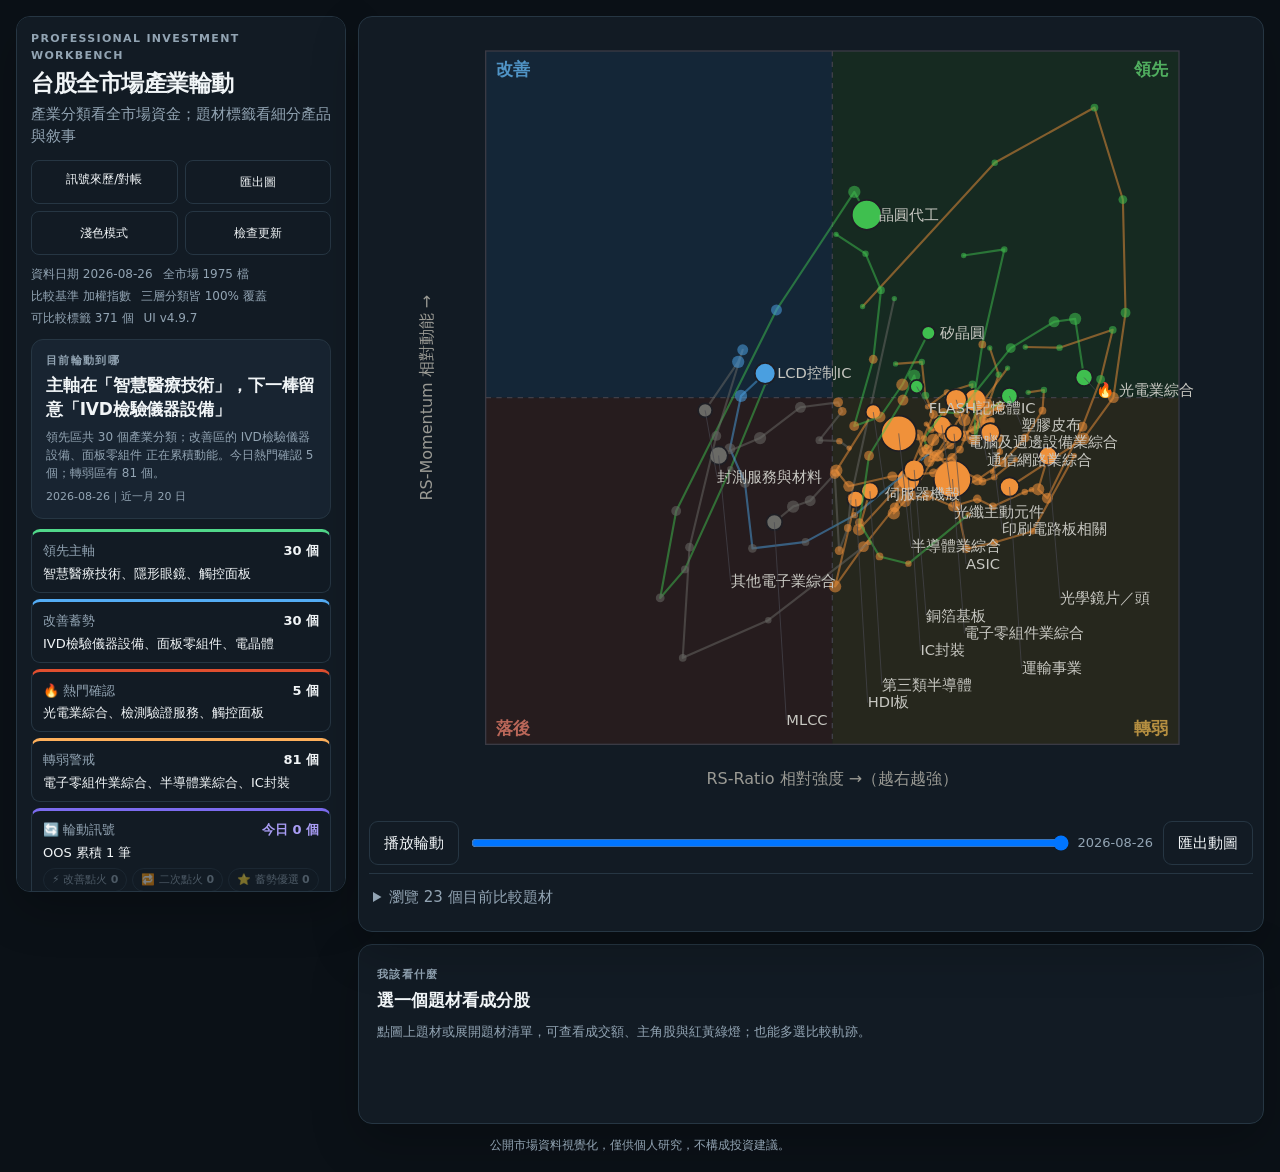
==== commit 273a3092: "update RRG web + data" ====
--- a/index.html
+++ b/index.html
@@ -2026,7 +2026,7 @@
     });
     if(!levelSpans()[state.span]) state.span=Object.keys(levelSpans())[0];
     var benchShort = String(D.benchmark||"").replace(/（[^）]*）/,"").replace(/\([^)]*\)/,"").trim();
-    var metaItems = ["資料日期 "+D.generated, "比較基準 "+benchShort, "三層分類皆 100% 覆蓋", "UI v4.9.6"];
+    var metaItems = ["資料日期 "+D.generated, "比較基準 "+benchShort, "三層分類皆 100% 覆蓋", "UI v4.9.7"];
     if(D.coverage && D.coverage.companies) metaItems.splice(1,0,"全市場 "+D.coverage.companies+" 檔");
     if(D.topic_rrg) metaItems.splice(metaItems.length-1,0,"可比較標籤 "+D.topic_rrg.eligible_count+" 個");
     if(dataSource==="fallback") metaItems.push("離線快照");
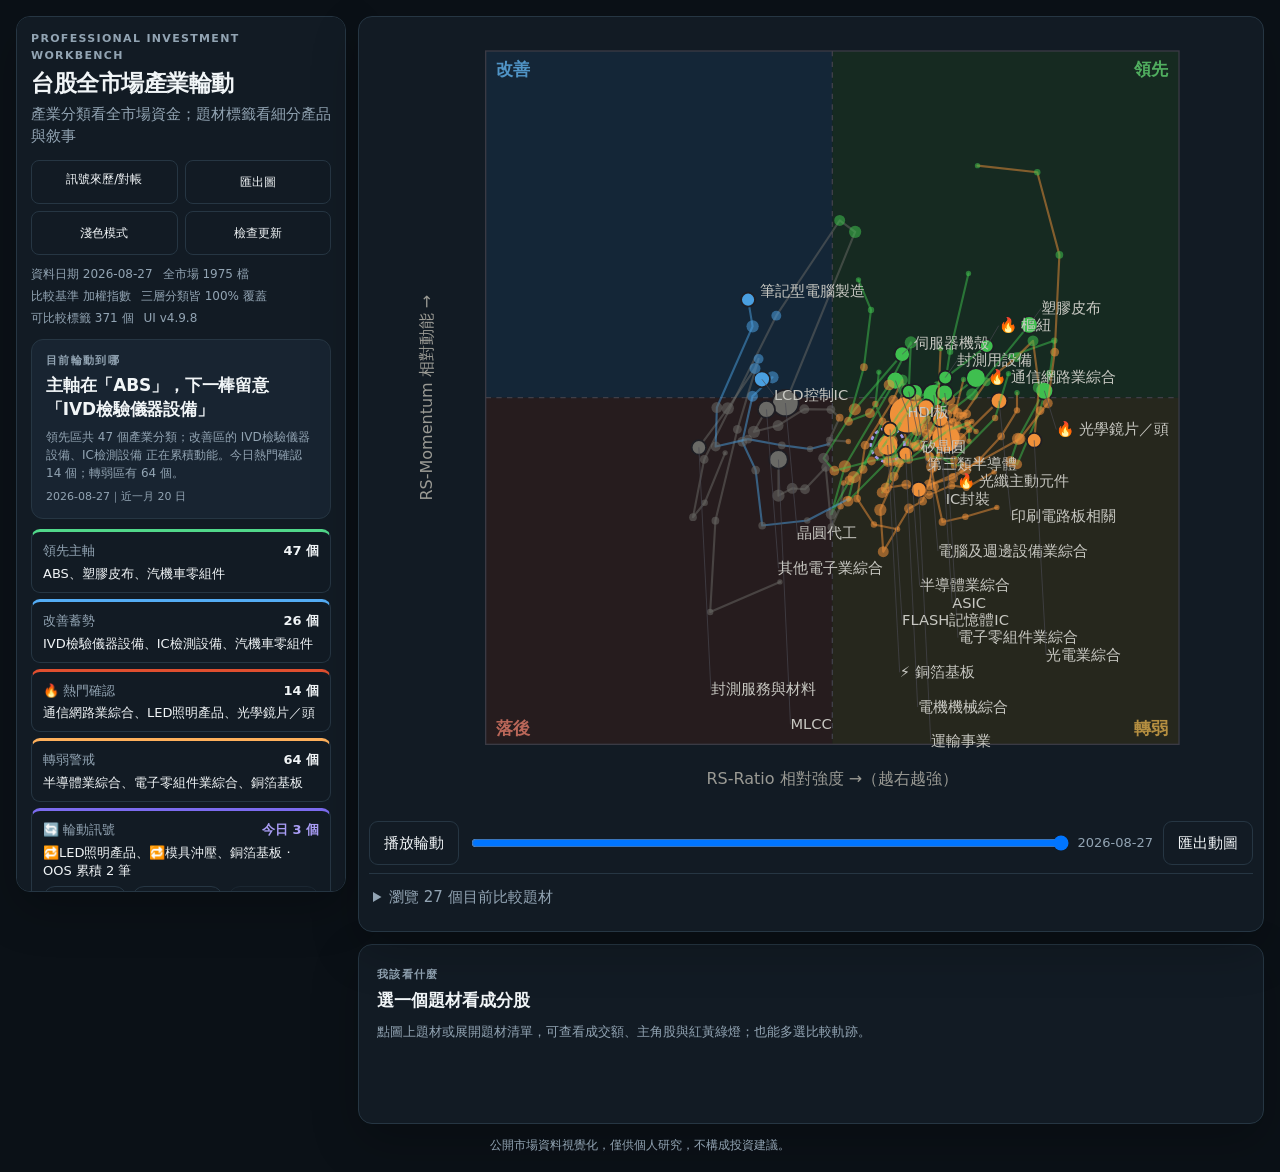
==== commit 001cc704: "update RRG web + data" ====
--- a/index.html
+++ b/index.html
@@ -862,6 +862,7 @@
 
   function currentPoint(item){ var s=item.series||[]; return s.length?s[endIndex(s)]:{x:100,y:100,c:"",d:"—"}; }
   function latestPoint(item){ var s=item.series||[]; return s.length?s[s.length-1]:{x:100,y:100,c:"",d:"—"}; }
+  function quadLabel(x,y){ return x>=100?(y>=100?"領先":"轉弱"):(y>=100?"改善":"落後"); }
   function hotMetrics(item){
     var groups=D&&D.confirmation&&D.confirmation.groups;
     return groups&&groups[themeKey(item)]&&groups[themeKey(item)].hot_confirmation;
@@ -903,6 +904,16 @@
     var note=isWl
       ?'二次點火＝轉弱→領先（曾領先→動能歇腳→再點火）＋熱門確認，2026-08-25 起與改善點火分開計分（回測 T+1 5 日 52.8%／+0.35%、n=744；研究排序用，不是買進訊號）。'
       :'訊號＝改善轉入領先＋熱門確認（研究排序用，不是買進訊號）；5 個交易日後在對帳頁自動結算。蓄勢確認＝跨線前在改善區蓄勢 ≥4 日（回測較佳桶）；追高警戒＝廣度 5 日斜率 &gt;0.10（回測最爛桶）。';
+    // 兩把尺標註：訊號用全成分等權指數（回測凍結口徑）、圖用成交額前 8 大加權，
+    // 象限可能不同步——沒這行字，訊號亮在「看起來沒跨線」的點上會像 bug。
+    var scaleNote='訊號象限依「全成分等權」族群指數判定（回測凍結、唯一驗出優勢的作法）；圖上座標是成交額前 8 大加權指數，兩把尺象限可能不同步，以訊號為準。';
+    var chartPoint=latestPoint(item);
+    var chartPos=(chartPoint&&chartPoint.d!=="—")
+      ?chartPoint.x.toFixed(2)+" / "+chartPoint.y.toFixed(2)+"・"+quadLabel(chartPoint.x,chartPoint.y)
+      :"—";
+    var sigPos=(rec.rs_ratio!=null&&rec.rs_momentum!=null)
+      ?rec.rs_ratio.toFixed(2)+" / "+rec.rs_momentum.toFixed(2)+"・"+quadLabel(rec.rs_ratio,rec.rs_momentum)
+      :"—";
     return '<section class="rotation-panel'+(isWl?' wl':'')+'" aria-label="今日輪動訊號">'+
       '<div class="rp-head"><b>'+head+escapeHtml(rotation.asOf)+'）'+tags+'</b><a href="signals.html">看對帳 →</a></div>'+
       '<div class="rp-grid">'+
@@ -910,8 +921,10 @@
         '<span>成分廣度</span><b>'+(rec.breadth_up20!=null?Math.round(rec.breadth_up20*100)+"%":"—")+'</b>'+
         '<span>廣度 5 日斜率</span><b>'+(slope!=null?slope:"—")+'</b>'+
         '<span>近月既有超額</span><b>'+(rec.trailing_excess20!=null?percentText(rec.trailing_excess20):"—")+'</b>'+
+        '<span>訊號座標（等權）</span><b>'+sigPos+'</b>'+
+        '<span>圖上座標（前8大加權）</span><b>'+chartPos+'</b>'+
       '</div>'+
-      '<p class="rp-note">'+note+'</p></section>';
+      '<p class="rp-note">'+note+' '+scaleNote+'</p></section>';
   }
 
   // 定位：點互動列的族群名 → 切回產業模式＋對應層級，選取該族群並捲到圖
@@ -2026,7 +2039,7 @@
     });
     if(!levelSpans()[state.span]) state.span=Object.keys(levelSpans())[0];
     var benchShort = String(D.benchmark||"").replace(/（[^）]*）/,"").replace(/\([^)]*\)/,"").trim();
-    var metaItems = ["資料日期 "+D.generated, "比較基準 "+benchShort, "三層分類皆 100% 覆蓋", "UI v4.9.7"];
+    var metaItems = ["資料日期 "+D.generated, "比較基準 "+benchShort, "三層分類皆 100% 覆蓋", "UI v4.9.8"];
     if(D.coverage && D.coverage.companies) metaItems.splice(1,0,"全市場 "+D.coverage.companies+" 檔");
     if(D.topic_rrg) metaItems.splice(metaItems.length-1,0,"可比較標籤 "+D.topic_rrg.eligible_count+" 個");
     if(dataSource==="fallback") metaItems.push("離線快照");
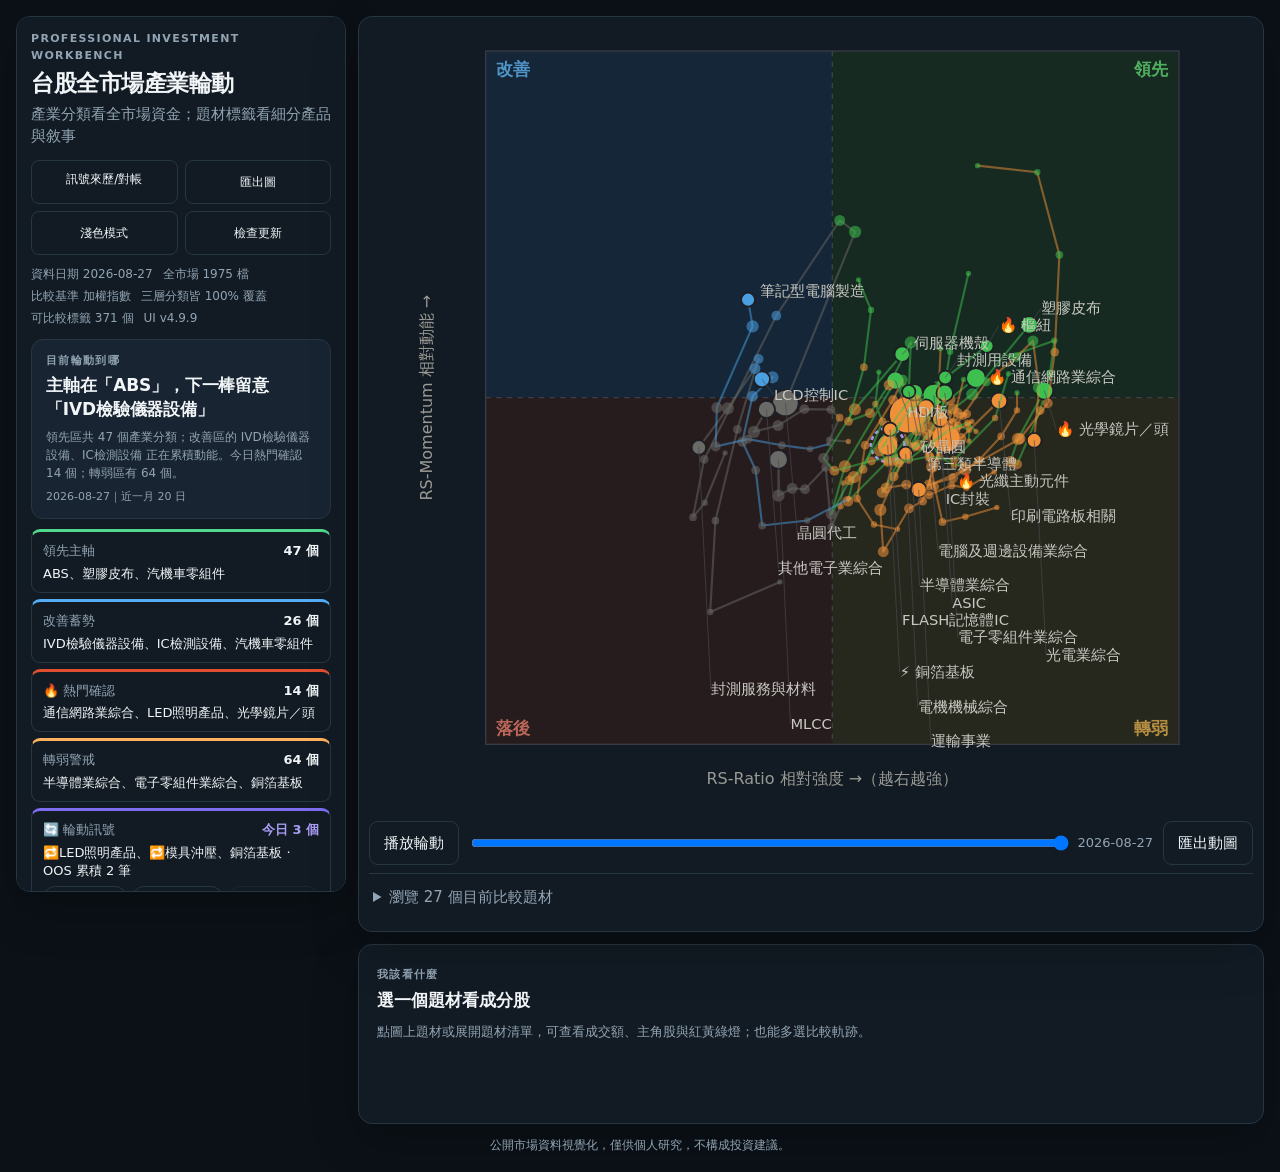
==== commit 70fca73e: "update RRG web + data" ====
--- a/index.html
+++ b/index.html
@@ -2039,7 +2039,7 @@
     });
     if(!levelSpans()[state.span]) state.span=Object.keys(levelSpans())[0];
     var benchShort = String(D.benchmark||"").replace(/（[^）]*）/,"").replace(/\([^)]*\)/,"").trim();
-    var metaItems = ["資料日期 "+D.generated, "比較基準 "+benchShort, "三層分類皆 100% 覆蓋", "UI v4.9.8"];
+    var metaItems = ["資料日期 "+D.generated, "比較基準 "+benchShort, "三層分類皆 100% 覆蓋", "UI v4.9.9"];
     if(D.coverage && D.coverage.companies) metaItems.splice(1,0,"全市場 "+D.coverage.companies+" 檔");
     if(D.topic_rrg) metaItems.splice(metaItems.length-1,0,"可比較標籤 "+D.topic_rrg.eligible_count+" 個");
     if(dataSource==="fallback") metaItems.push("離線快照");
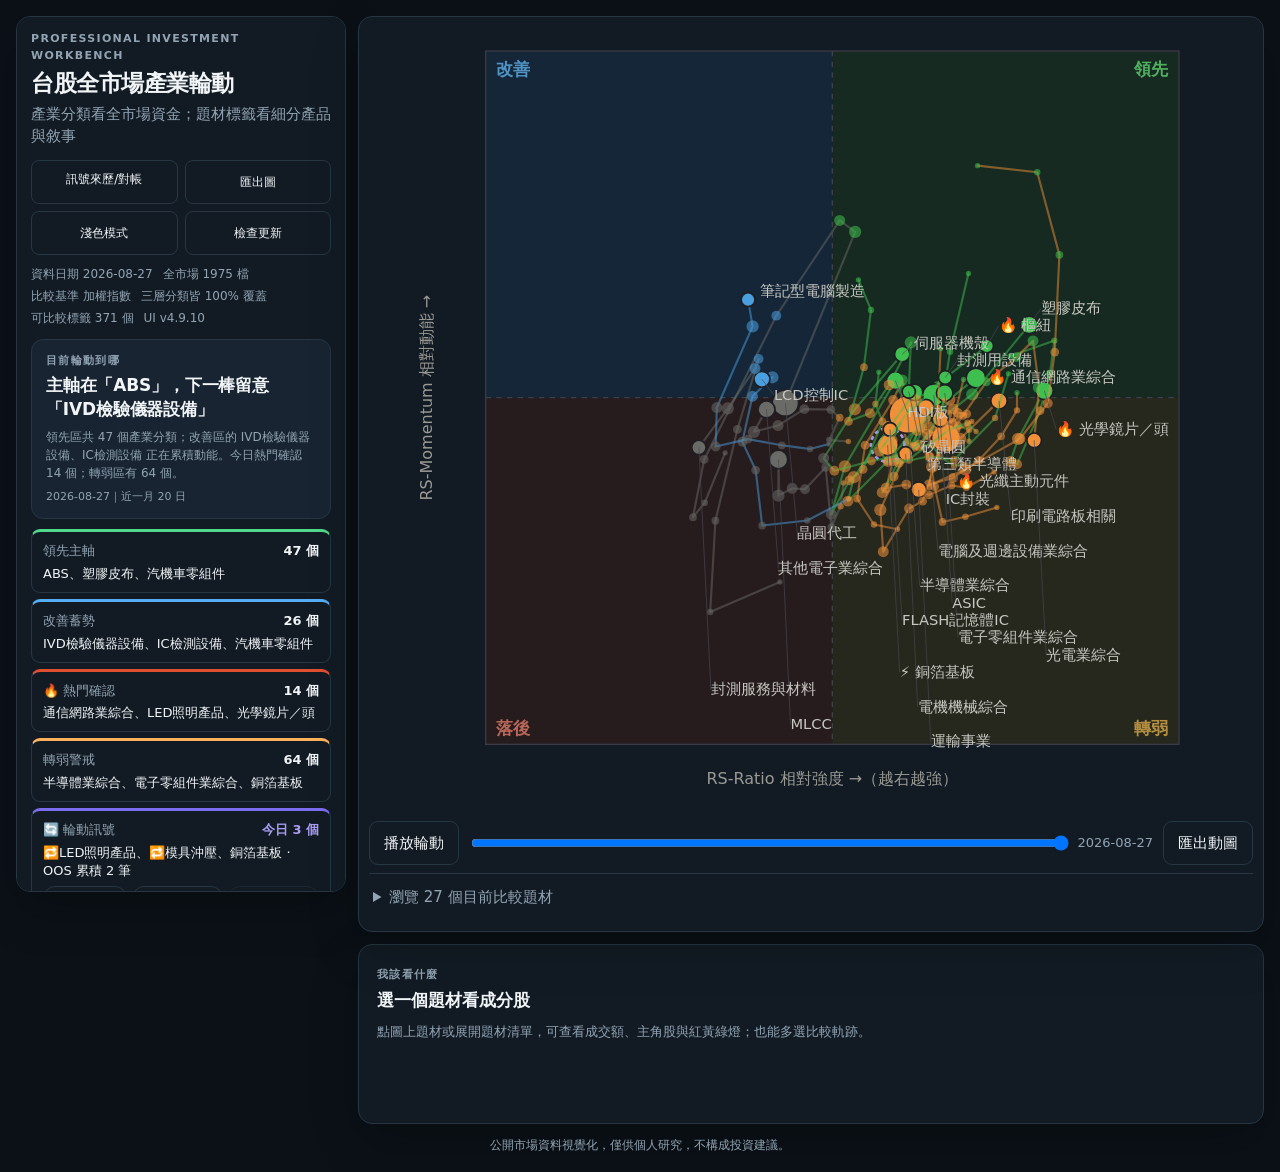
==== commit fa856b31: "update RRG web + data" ====
--- a/index.html
+++ b/index.html
@@ -2039,7 +2039,7 @@
     });
     if(!levelSpans()[state.span]) state.span=Object.keys(levelSpans())[0];
     var benchShort = String(D.benchmark||"").replace(/（[^）]*）/,"").replace(/\([^)]*\)/,"").trim();
-    var metaItems = ["資料日期 "+D.generated, "比較基準 "+benchShort, "三層分類皆 100% 覆蓋", "UI v4.9.9"];
+    var metaItems = ["資料日期 "+D.generated, "比較基準 "+benchShort, "三層分類皆 100% 覆蓋", "UI v4.9.10"];
     if(D.coverage && D.coverage.companies) metaItems.splice(1,0,"全市場 "+D.coverage.companies+" 檔");
     if(D.topic_rrg) metaItems.splice(metaItems.length-1,0,"可比較標籤 "+D.topic_rrg.eligible_count+" 個");
     if(dataSource==="fallback") metaItems.push("離線快照");
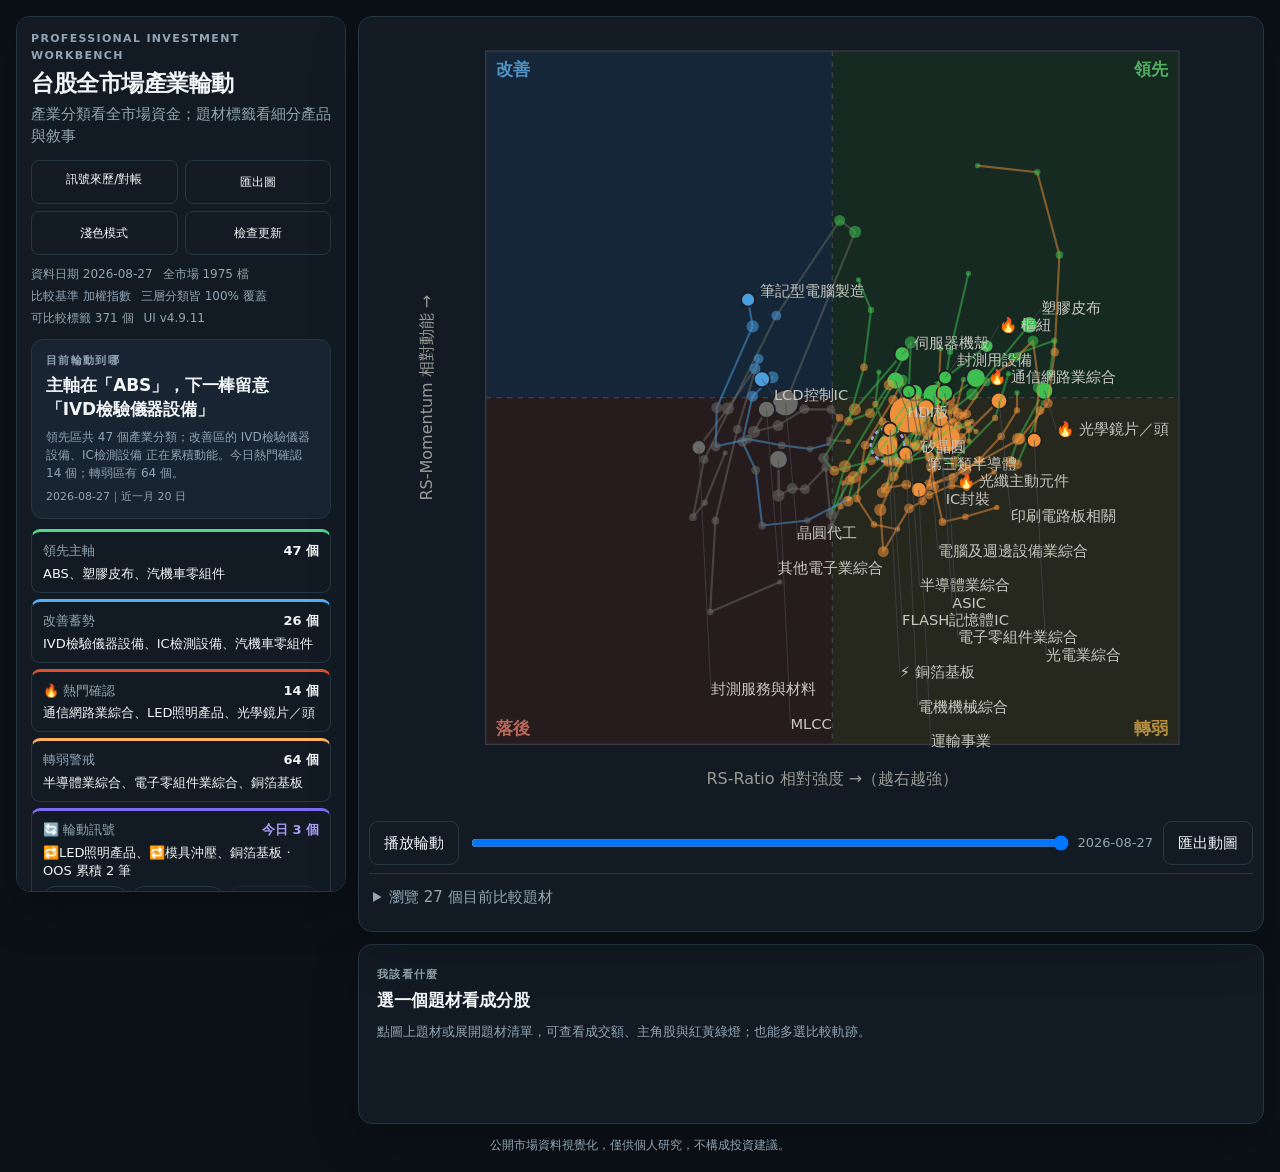
==== commit 255f78d1: "update RRG web + data" ====
--- a/index.html
+++ b/index.html
@@ -2039,7 +2039,7 @@
     });
     if(!levelSpans()[state.span]) state.span=Object.keys(levelSpans())[0];
     var benchShort = String(D.benchmark||"").replace(/（[^）]*）/,"").replace(/\([^)]*\)/,"").trim();
-    var metaItems = ["資料日期 "+D.generated, "比較基準 "+benchShort, "三層分類皆 100% 覆蓋", "UI v4.9.10"];
+    var metaItems = ["資料日期 "+D.generated, "比較基準 "+benchShort, "三層分類皆 100% 覆蓋", "UI v4.9.11"];
     if(D.coverage && D.coverage.companies) metaItems.splice(1,0,"全市場 "+D.coverage.companies+" 檔");
     if(D.topic_rrg) metaItems.splice(metaItems.length-1,0,"可比較標籤 "+D.topic_rrg.eligible_count+" 個");
     if(dataSource==="fallback") metaItems.push("離線快照");
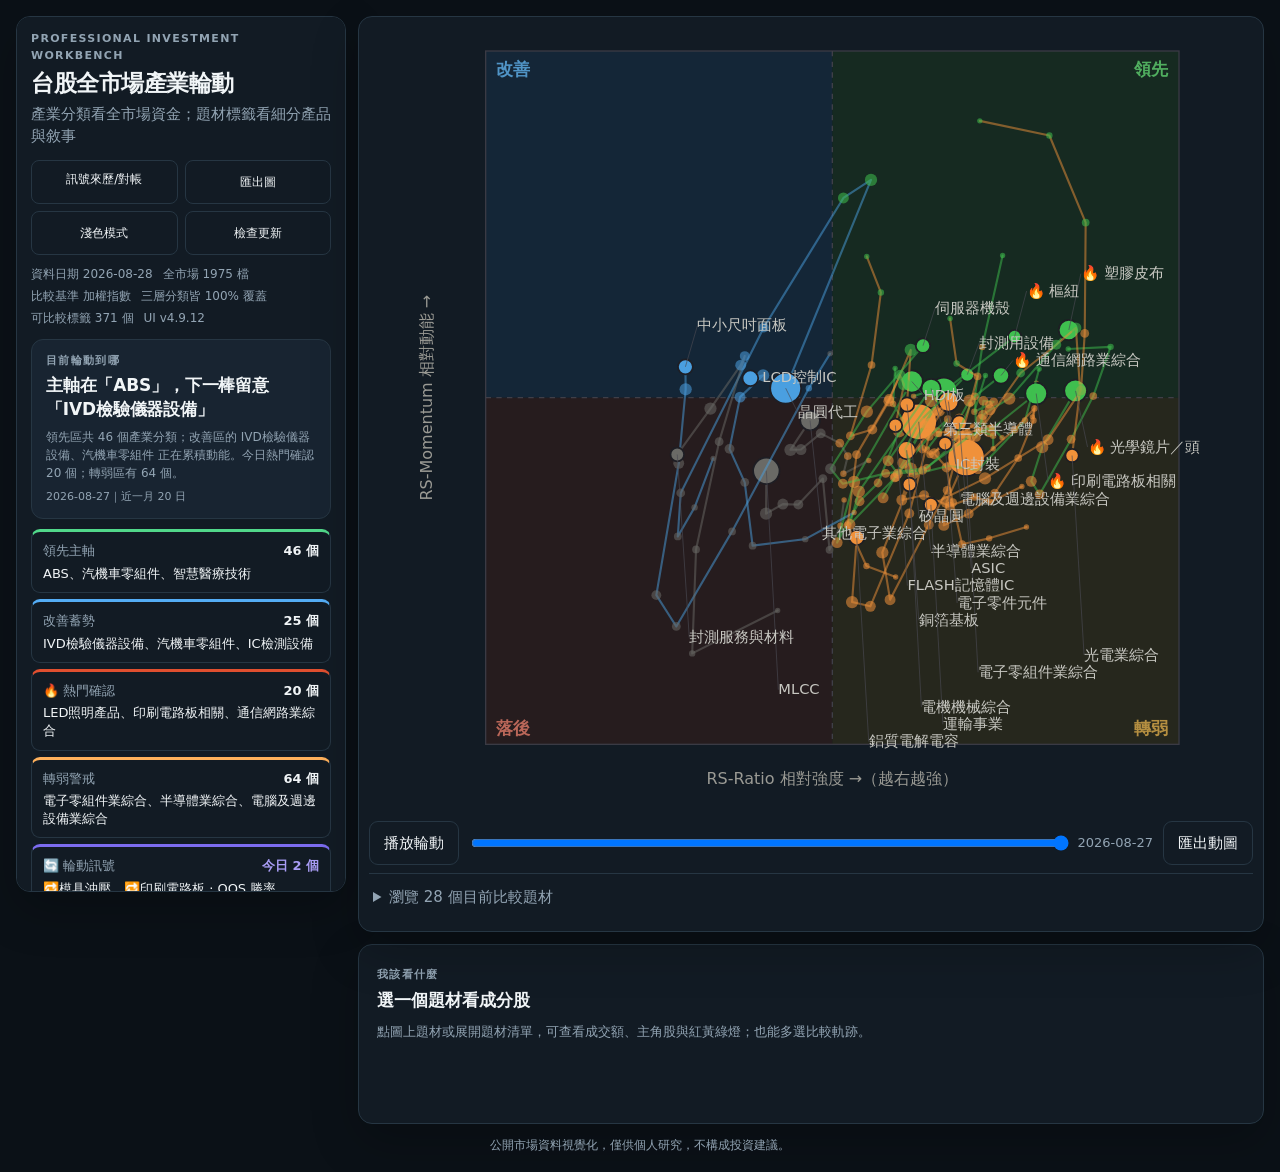
==== commit 14850a97: "update RRG web + data" ====
--- a/index.html
+++ b/index.html
@@ -2039,7 +2039,7 @@
     });
     if(!levelSpans()[state.span]) state.span=Object.keys(levelSpans())[0];
     var benchShort = String(D.benchmark||"").replace(/（[^）]*）/,"").replace(/\([^)]*\)/,"").trim();
-    var metaItems = ["資料日期 "+D.generated, "比較基準 "+benchShort, "三層分類皆 100% 覆蓋", "UI v4.9.11"];
+    var metaItems = ["資料日期 "+D.generated, "比較基準 "+benchShort, "三層分類皆 100% 覆蓋", "UI v4.9.12"];
     if(D.coverage && D.coverage.companies) metaItems.splice(1,0,"全市場 "+D.coverage.companies+" 檔");
     if(D.topic_rrg) metaItems.splice(metaItems.length-1,0,"可比較標籤 "+D.topic_rrg.eligible_count+" 個");
     if(dataSource==="fallback") metaItems.push("離線快照");
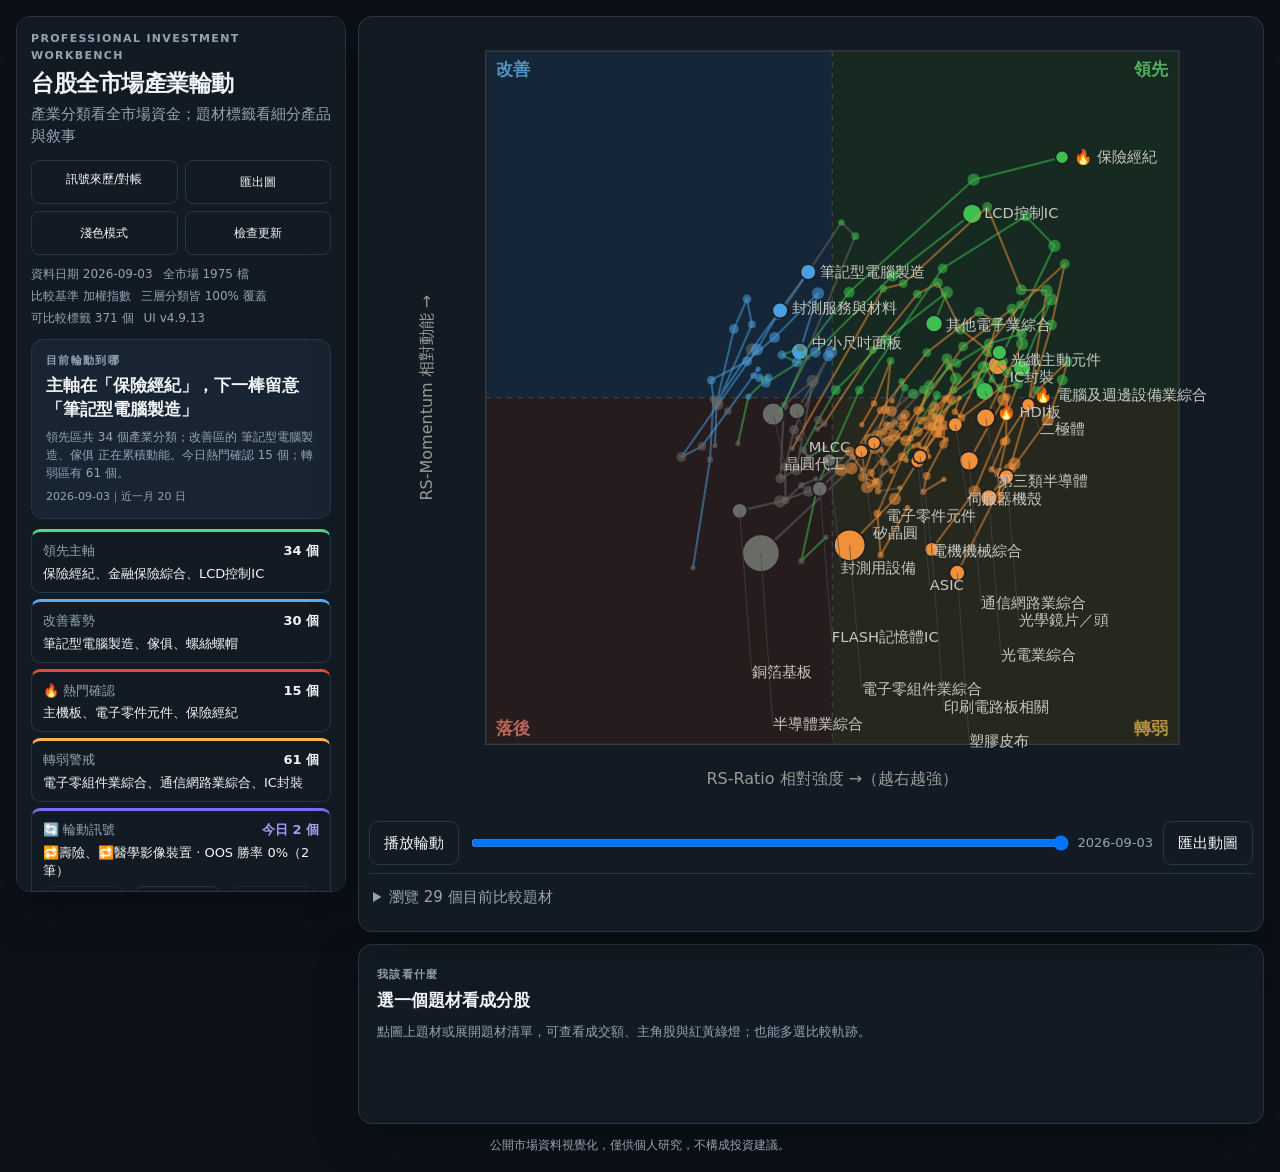
==== commit c4ac4c2c: "update RRG web + data" ====
--- a/index.html
+++ b/index.html
@@ -532,8 +532,8 @@
   <button type="button" data-mobile-target="drill" aria-pressed="false">下鑽</button>
 </nav>
 
-<!-- 離線 fallback：file:// 雙擊或 fetch 失敗時用這份內嵌資料（window.RRG_DATA）-->
-<script src="rrg_web_data.js"></script>
+<!-- 離線 fallback（rrg_web_data.js／window.RRG_DATA）v4.9.13 起改由 loadData() 在 fetch 失敗時才動態載入，
+     不再無條件 <script src>（那份 19.4MB 複本每個訪客每次開頁都白載；公開站也不再部署它）-->
 
 <!-- =====================================================================
      極簡 GIF89a 動圖編碼器（純前端、無外部檔、可離線／iOS 可用）
@@ -2017,11 +2017,26 @@
     if(!document.documentElement.getAttribute("data-theme")){ updateThemeBtn(); if(D) redrawAll(); }
   });
 
-  // ── 載入資料：優先 fetch 最新 json，失敗（離線／file://）退回內嵌 fallback ──
+  // ── 載入資料：優先 fetch 最新 json；失敗（離線／file://）才動態載入 rrg_web_data.js 當 fallback ──
+  // v4.9.13 起不再用 <script src> 無條件載入那份 19.4MB 的 json 複本（每個訪客每次開頁都白載），
+  // 公開站也不再部署它：線上的離線能力由 sw.js 對 rrg_web.json 的 network-first＋快取回退提供；
+  // 這段動態載入只剩本機 file:// 雙擊（rrg_web_export.py 仍會寫 web/rrg_web_data.js）會真的用到。
+  function loadFallbackScript(){
+    return new Promise(function(resolve){
+      if(window.RRG_DATA){ resolve(window.RRG_DATA); return; }
+      var s=document.createElement("script");
+      s.src="rrg_web_data.js";
+      s.onload=function(){ resolve(window.RRG_DATA||null); };
+      s.onerror=function(){ resolve(null); };          // 檔不存在（公開站）→ 交給 boot 顯示「資料載入失敗」
+      document.head.appendChild(s);
+    });
+  }
   function loadData(){
     return fetch("rrg_web.json", {cache:"no-cache"})
       .then(function(res){ if(!res.ok) throw 0; dataSource="network"; return res.json(); })
-      .catch(function(){ dataSource=window.RRG_DATA?"fallback":"error"; return window.RRG_DATA||null; });
+      .catch(function(){
+        return loadFallbackScript().then(function(d){ dataSource=d?"fallback":"error"; return d; });
+      });
   }
 
   function boot(data){
@@ -2039,7 +2054,7 @@
     });
     if(!levelSpans()[state.span]) state.span=Object.keys(levelSpans())[0];
     var benchShort = String(D.benchmark||"").replace(/（[^）]*）/,"").replace(/\([^)]*\)/,"").trim();
-    var metaItems = ["資料日期 "+D.generated, "比較基準 "+benchShort, "三層分類皆 100% 覆蓋", "UI v4.9.12"];
+    var metaItems = ["資料日期 "+D.generated, "比較基準 "+benchShort, "三層分類皆 100% 覆蓋", "UI v4.9.13"];
     if(D.coverage && D.coverage.companies) metaItems.splice(1,0,"全市場 "+D.coverage.companies+" 檔");
     if(D.topic_rrg) metaItems.splice(metaItems.length-1,0,"可比較標籤 "+D.topic_rrg.eligible_count+" 個");
     if(dataSource==="fallback") metaItems.push("離線快照");
